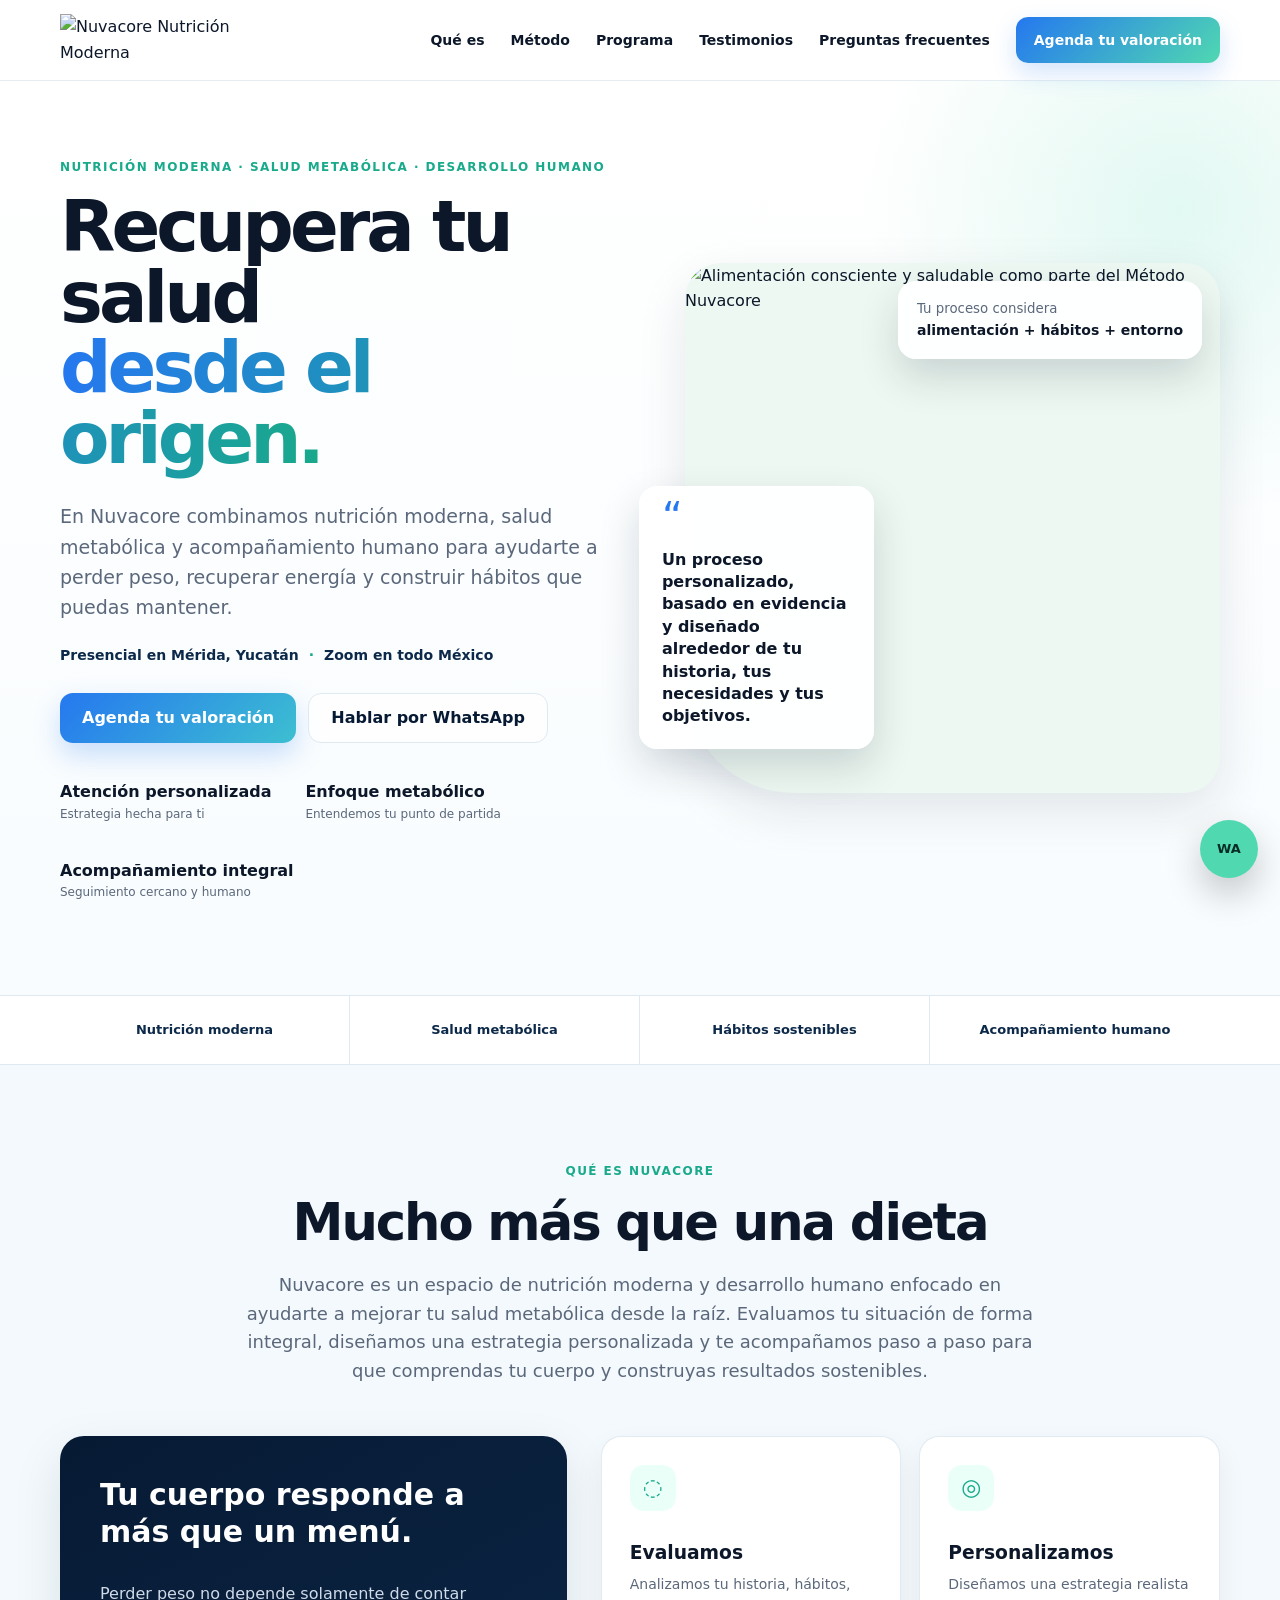
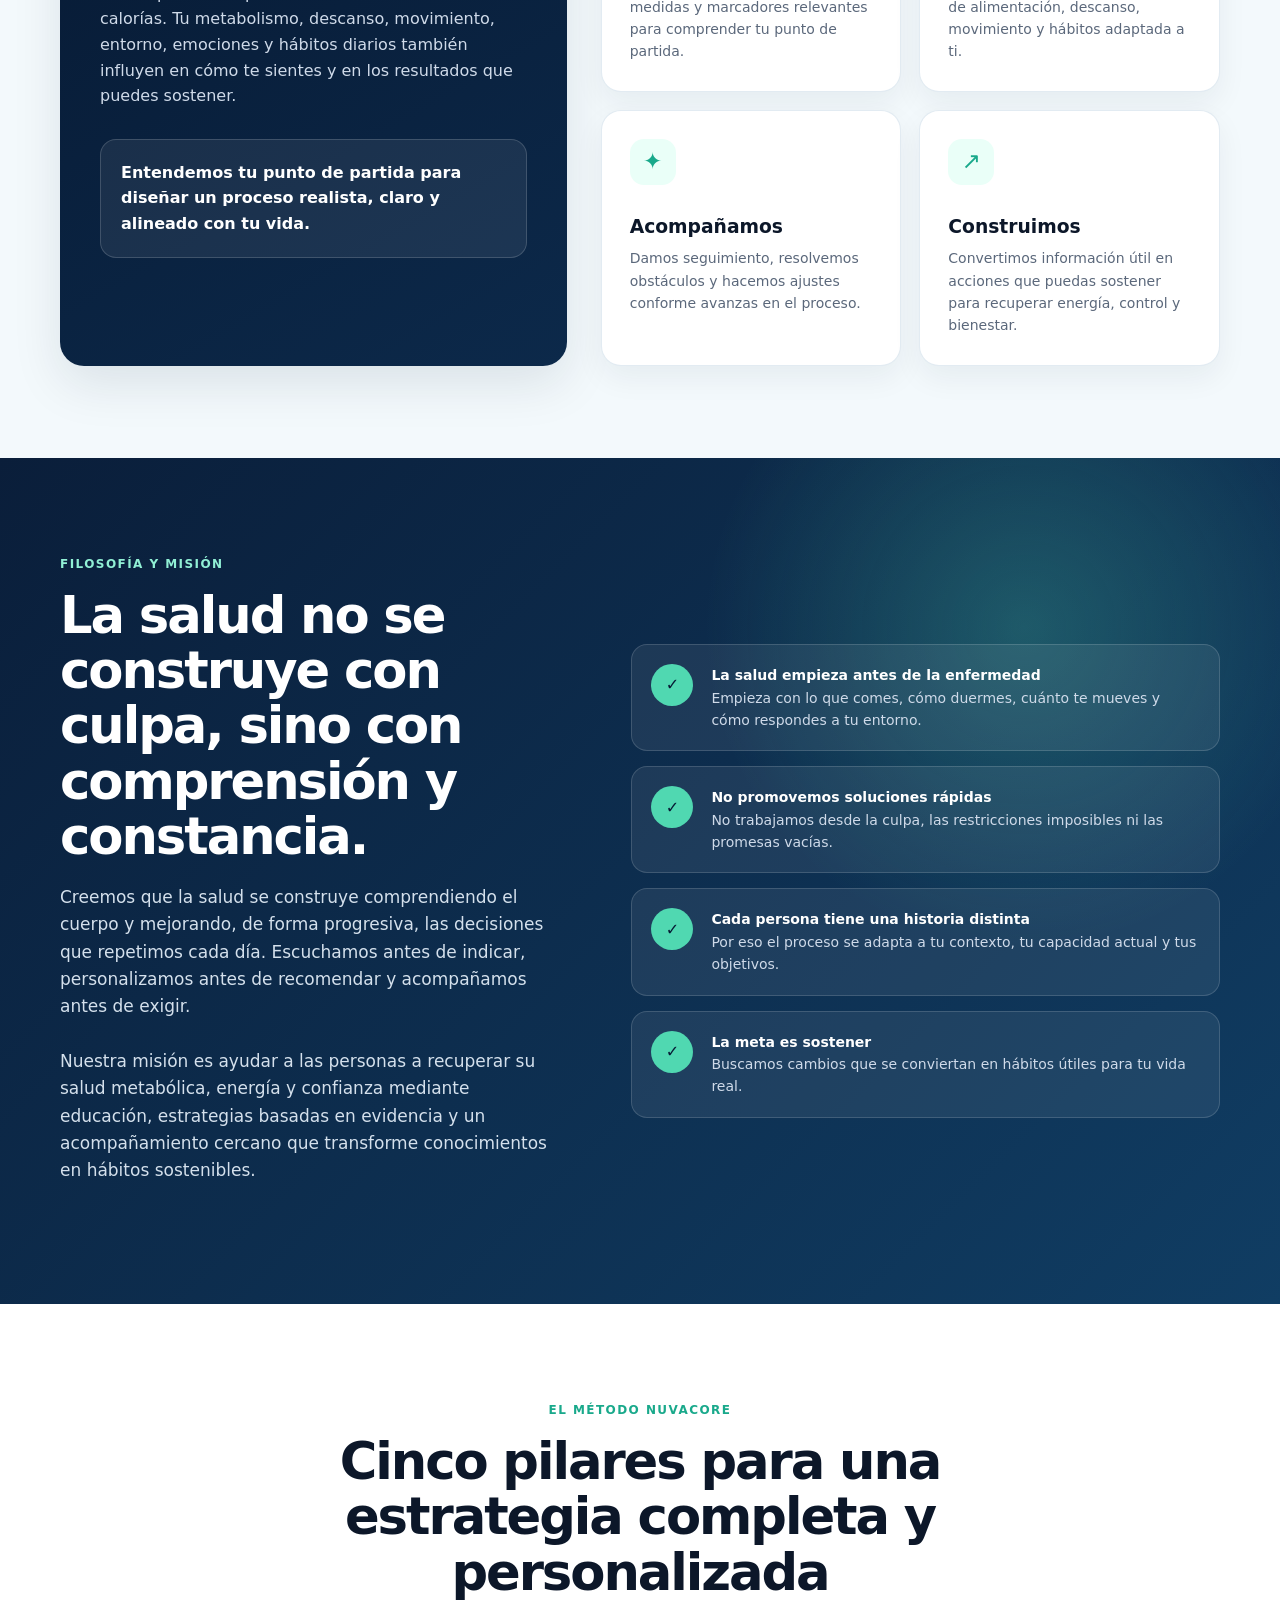
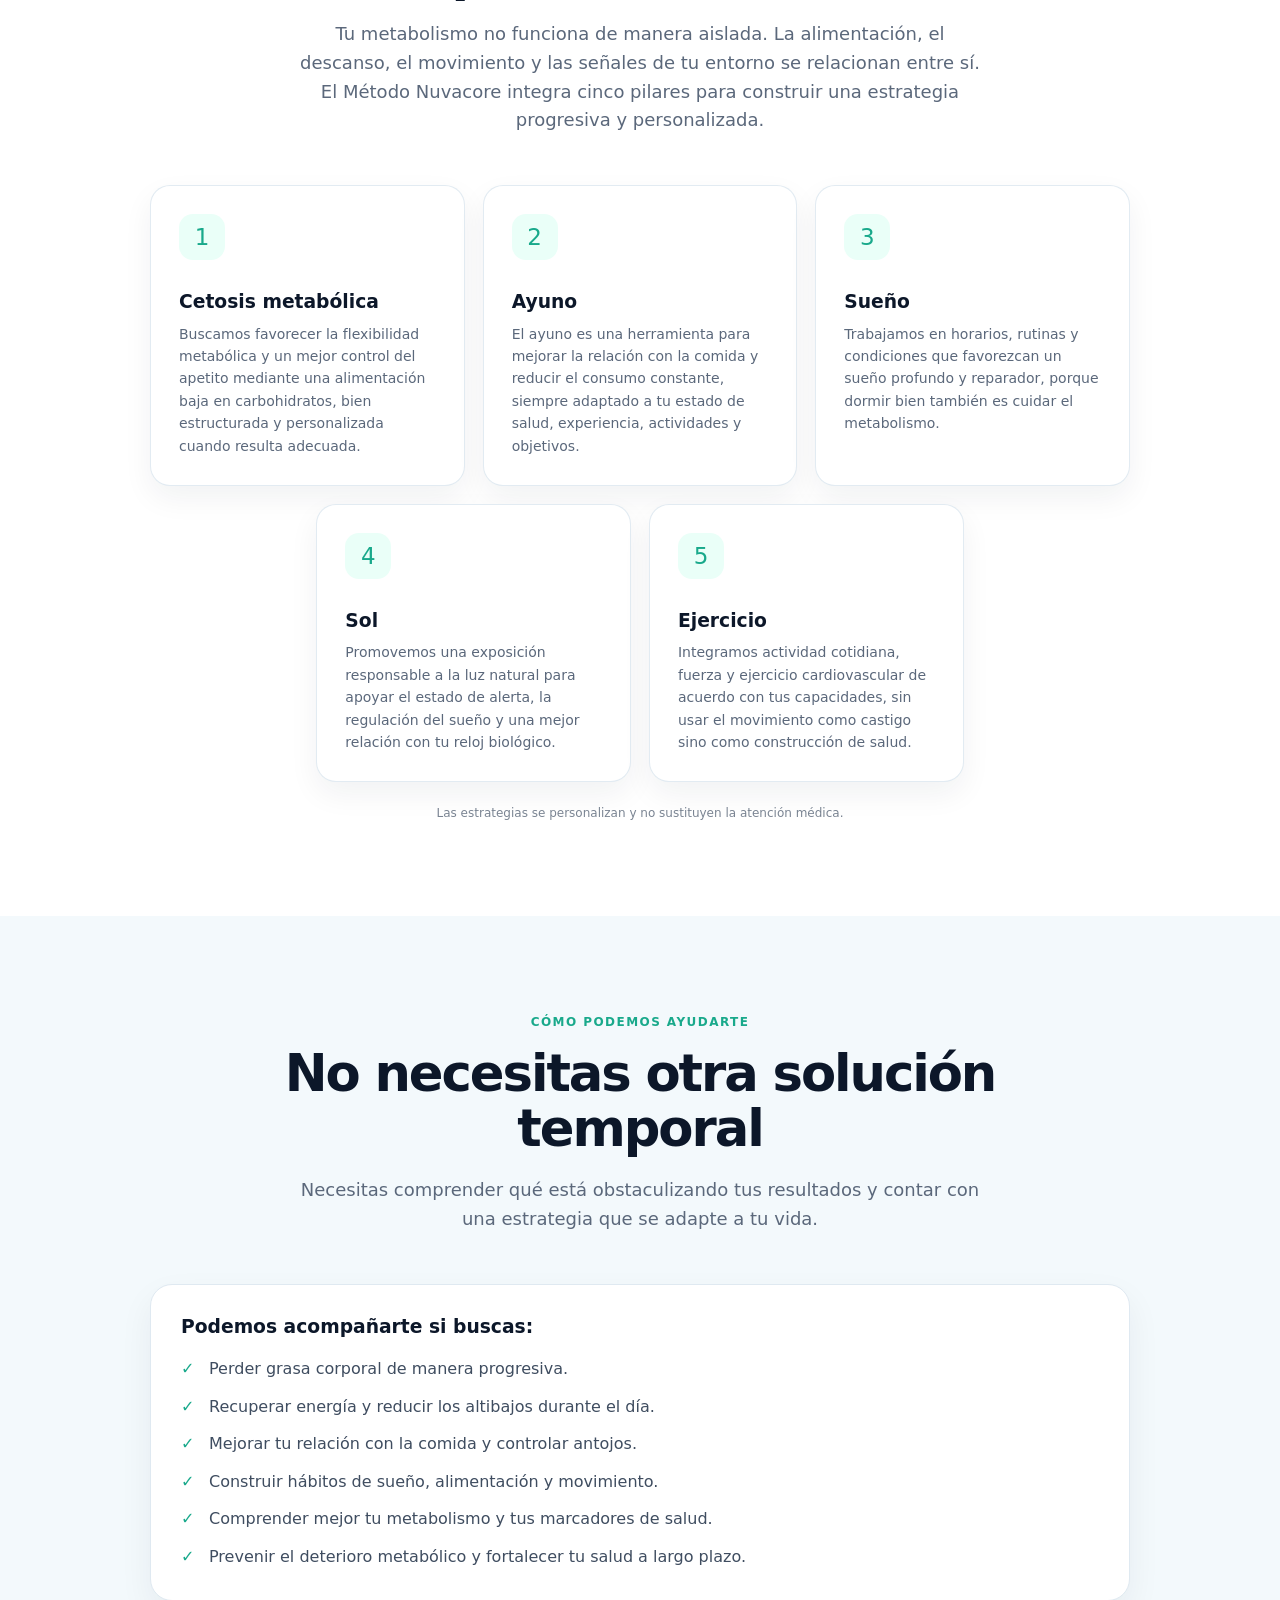
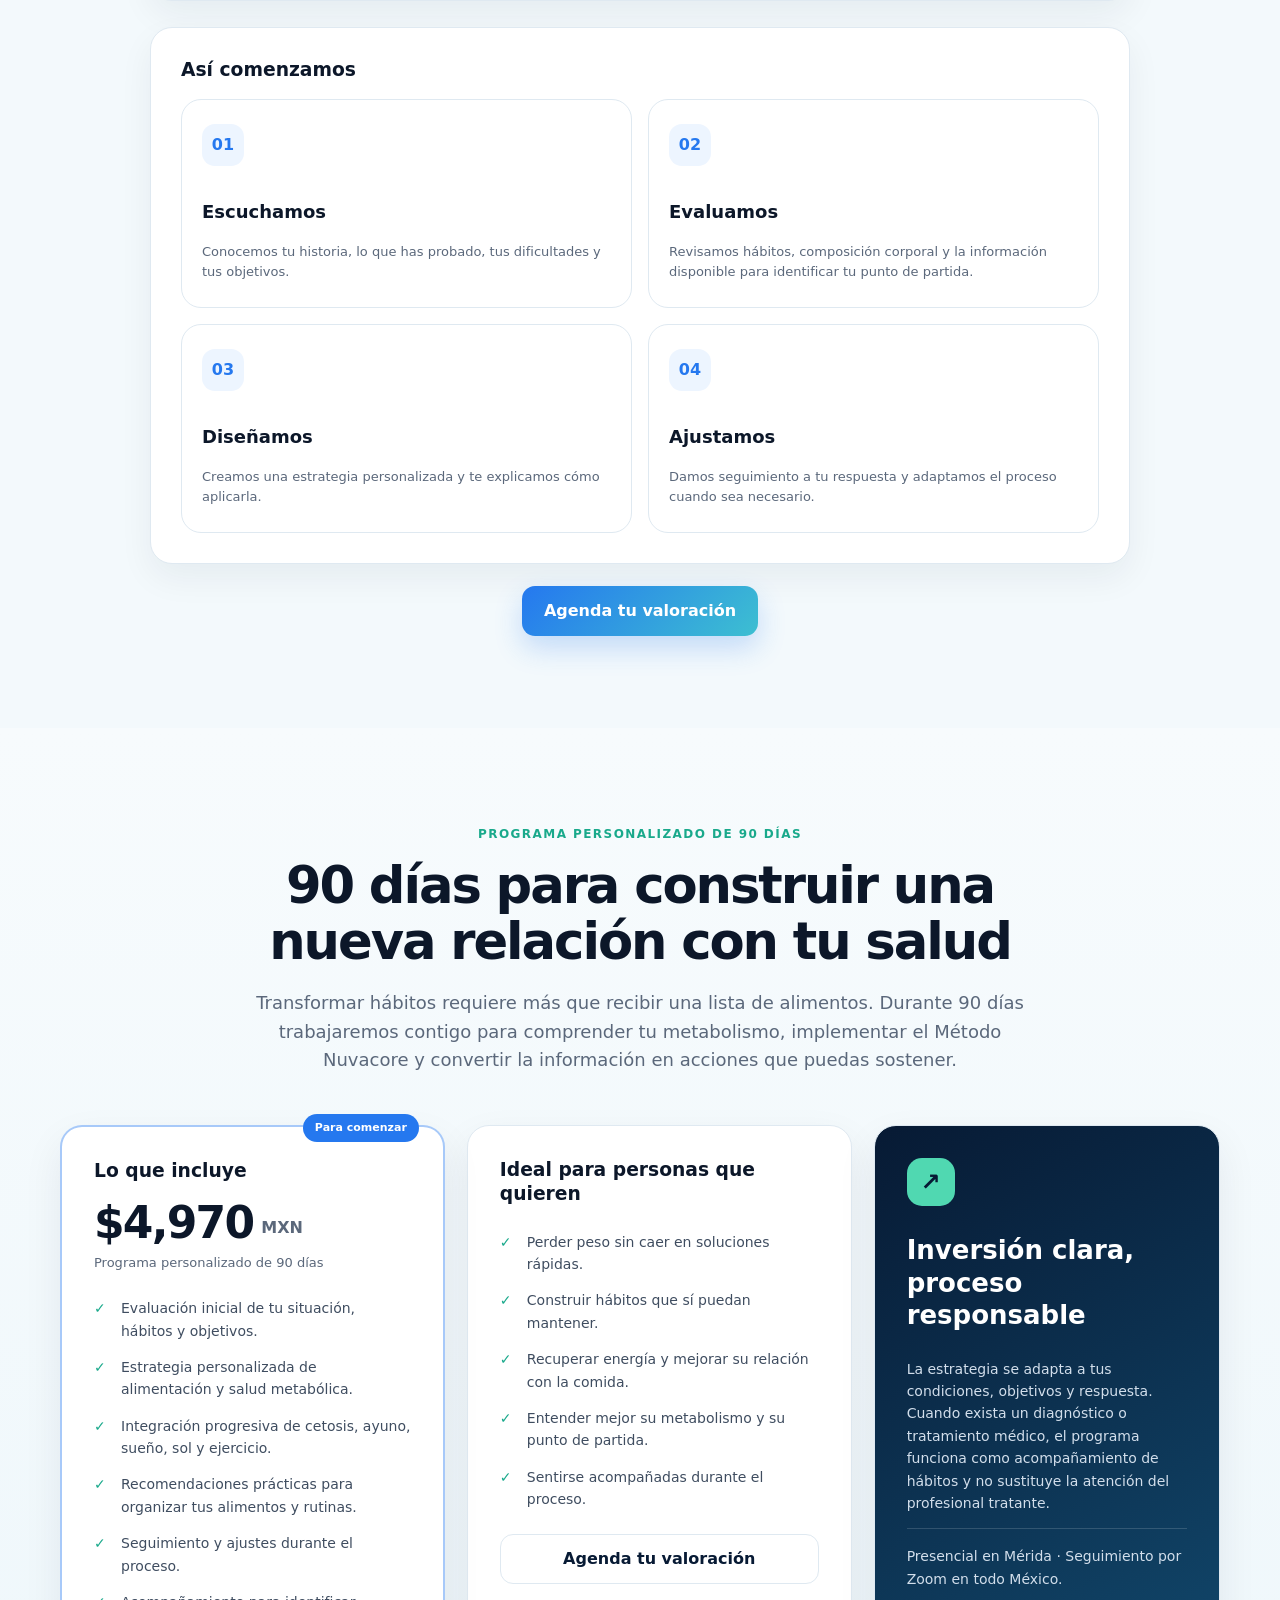
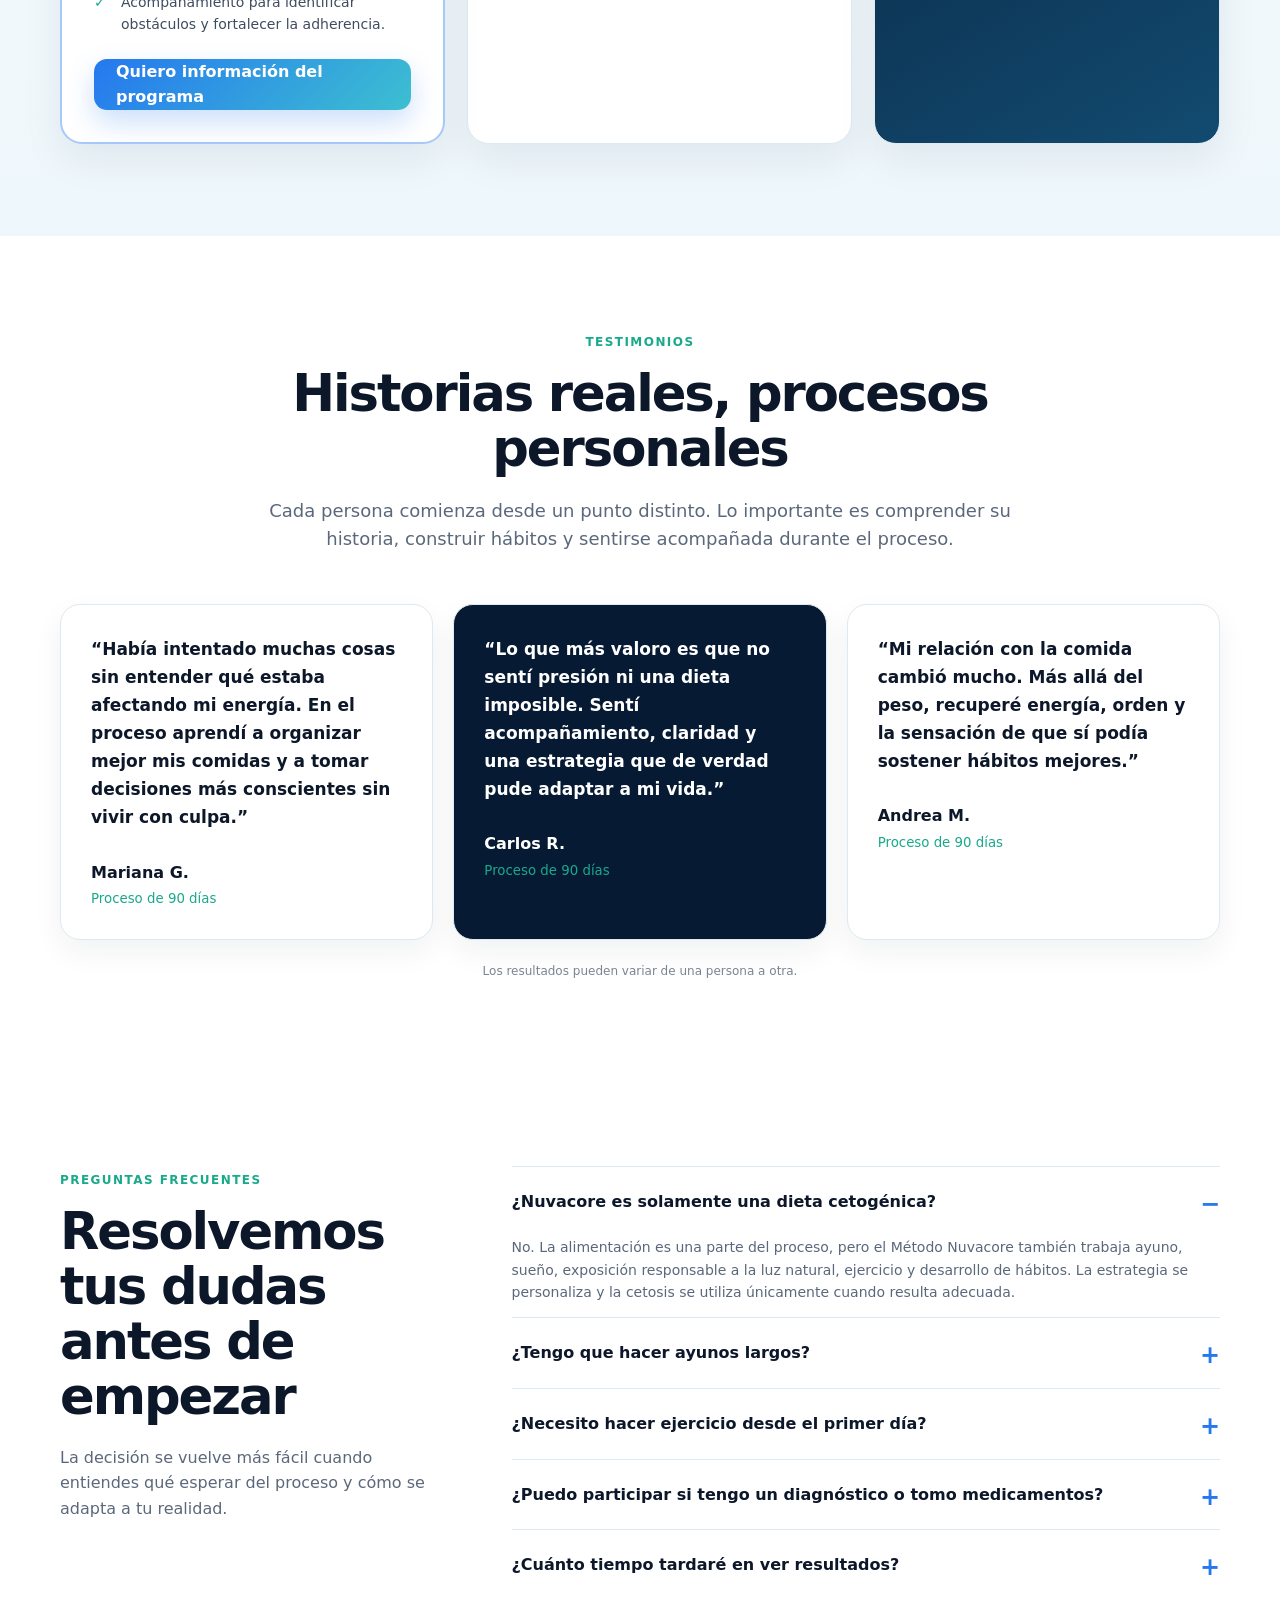
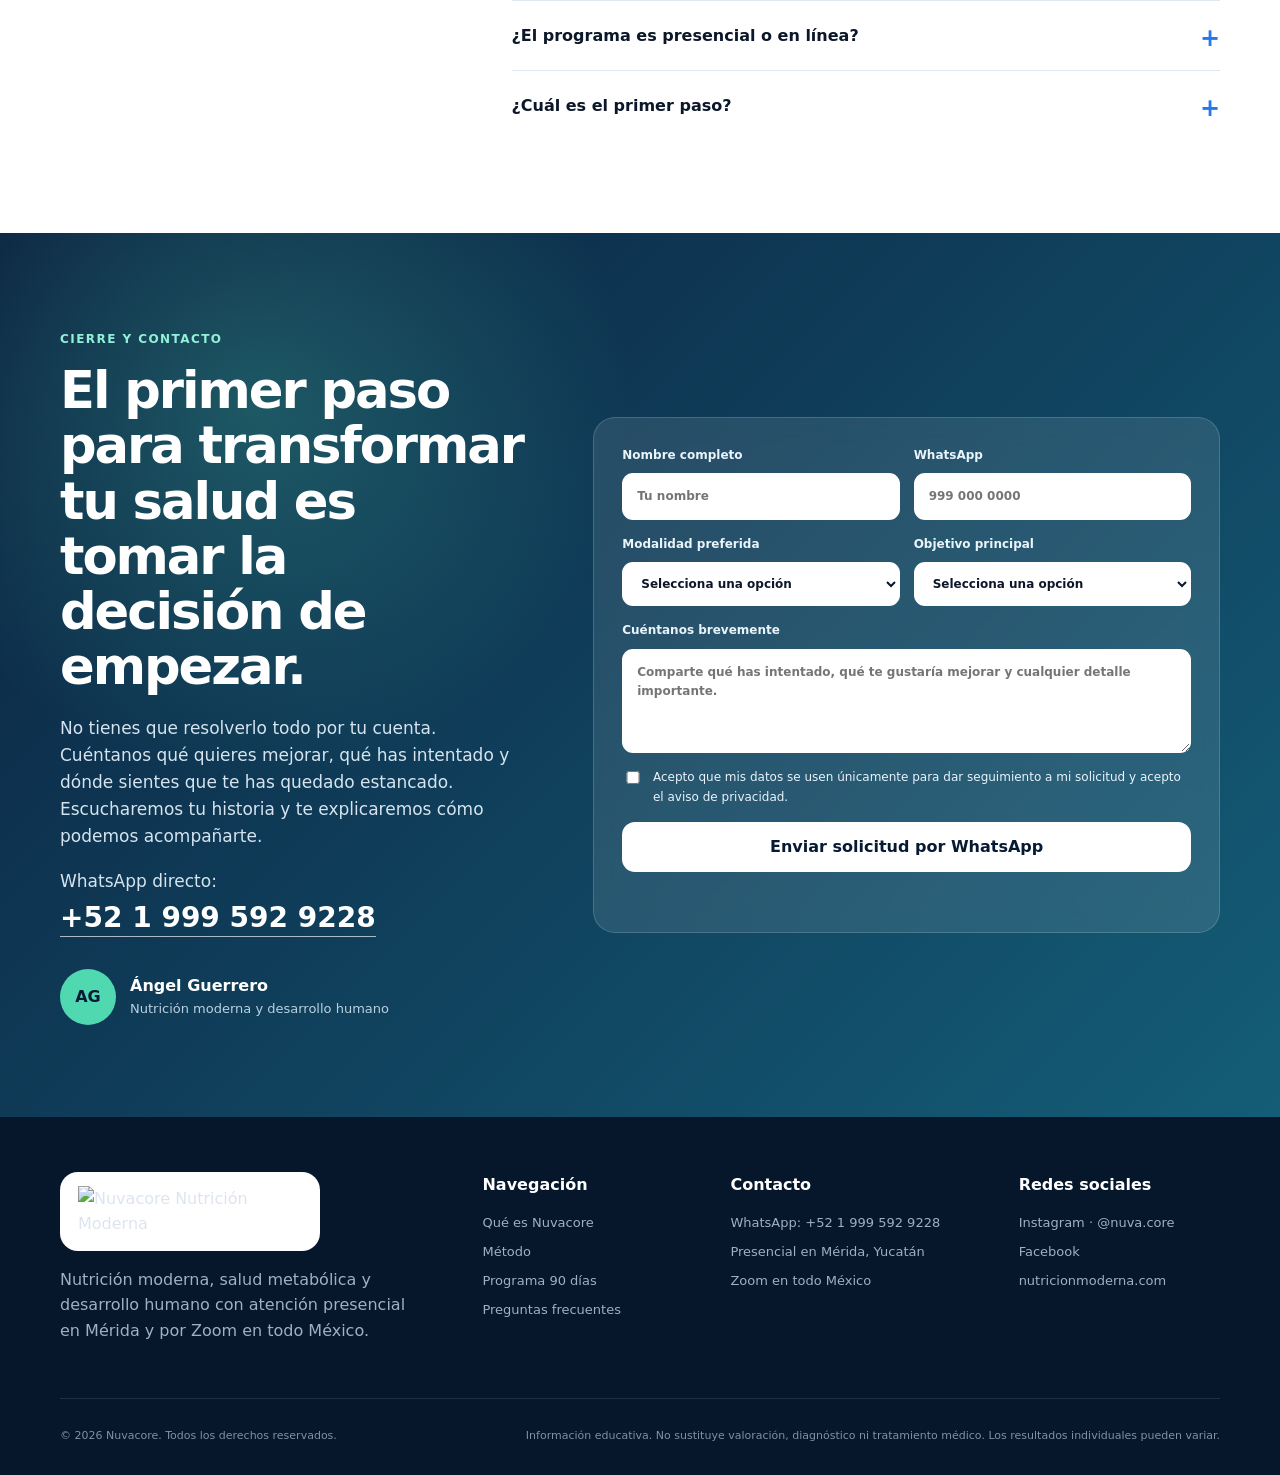
==== index.html @ d77338e1 "Add files via upload" ====
<!doctype html>
<html lang="es-MX">
<head>
  <meta charset="utf-8" />
  <meta name="viewport" content="width=device-width, initial-scale=1, viewport-fit=cover" />
  <meta name="theme-color" content="#0b1d3a" />
  <meta name="robots" content="index, follow, max-image-preview:large, max-snippet:-1, max-video-preview:-1" />
  <meta name="author" content="Nuvacore" />
  <meta name="description" content="Acompañamiento personalizado para perder peso, recuperar energía y mejorar tu salud metabólica. Atención presencial en Mérida y sesiones por Zoom en todo México." />
  <meta name="geo.region" content="MX-YUC" />
  <meta name="geo.placename" content="Mérida, Yucatán" />
  <title>Nuvacore | Nutrición moderna y salud metabólica en Mérida</title>
  <link rel="canonical" href="https://nutricionmoderna.com/" />
  <link rel="alternate" hreflang="es-MX" href="https://nutricionmoderna.com/" />
  <link rel="icon" type="image/png" href="assets/favicon-nuvacore.png" />
  <link rel="preload" as="image" href="assets/hero-food.jpg" fetchpriority="high" />
  <link rel="stylesheet" href="styles.css" />

  <meta property="og:locale" content="es_MX" />
  <meta property="og:type" content="website" />
  <meta property="og:site_name" content="Nuvacore" />
  <meta property="og:title" content="Nuvacore | Nutrición moderna y salud metabólica en Mérida" />
  <meta property="og:description" content="Atención presencial en Mérida y acompañamiento por Zoom en todo México para perder peso, recuperar energía y construir hábitos sostenibles." />
  <meta property="og:url" content="https://nutricionmoderna.com/" />
  <meta property="og:image" content="https://nutricionmoderna.com/assets/og-nutricion-moderna.jpg" />
  <meta property="og:image:alt" content="Nuvacore, nutrición moderna y salud metabólica en Mérida y online" />

  <meta name="twitter:card" content="summary_large_image" />
  <meta name="twitter:title" content="Nuvacore | Nutrición moderna y salud metabólica en Mérida" />
  <meta name="twitter:description" content="Sesiones presenciales en Mérida y acompañamiento por Zoom en todo México." />
  <meta name="twitter:image" content="https://nutricionmoderna.com/assets/og-nutricion-moderna.jpg" />

  <script type="application/ld+json">
  {
    "@context": "https://schema.org",
    "@graph": [
      {
        "@type": "WebSite",
        "@id": "https://nutricionmoderna.com/#website",
        "url": "https://nutricionmoderna.com/",
        "name": "Nuvacore",
        "alternateName": "Nutrición moderna y desarrollo humano",
        "inLanguage": "es-MX",
        "publisher": { "@id": "https://nutricionmoderna.com/#organization" }
      },
      {
        "@type": "Organization",
        "@id": "https://nutricionmoderna.com/#organization",
        "name": "Nuvacore",
        "url": "https://nutricionmoderna.com/",
        "logo": { "@type": "ImageObject", "url": "https://nutricionmoderna.com/assets/logo-nuvacore.png" },
        "image": "https://nutricionmoderna.com/assets/og-nutricion-moderna.jpg",
        "telephone": "+52 999 592 9228",
        "sameAs": [
          "https://www.instagram.com/nuva.core",
          "https://www.facebook.com/share/1D55UPzw7P/"
        ],
        "address": {
          "@type": "PostalAddress",
          "addressLocality": "Mérida",
          "addressRegion": "Yucatán",
          "addressCountry": "MX"
        }
      },
      {
        "@type": "Person",
        "@id": "https://nutricionmoderna.com/#angel-guerrero",
        "name": "Ángel Guerrero",
        "description": "Nutrición moderna y desarrollo humano",
        "worksFor": { "@id": "https://nutricionmoderna.com/#organization" }
      },
      {
        "@type": "Service",
        "@id": "https://nutricionmoderna.com/#service",
        "name": "Programa personalizado de 90 días de Nuvacore",
        "serviceType": "Acompañamiento personalizado en alimentación, hábitos y salud metabólica",
        "description": "Programa de 90 días con atención presencial en Mérida y acompañamiento por Zoom en todo México.",
        "provider": { "@id": "https://nutricionmoderna.com/#organization" },
        "areaServed": [
          { "@type": "City", "name": "Mérida, Yucatán" },
          { "@type": "Country", "name": "México" }
        ],
        "offers": {
          "@type": "Offer",
          "name": "Programa personalizado de 90 días",
          "price": "4970",
          "priceCurrency": "MXN",
          "url": "https://nutricionmoderna.com/#programa"
        }
      },
      {
        "@type": "FAQPage",
        "@id": "https://nutricionmoderna.com/#faq",
        "mainEntity": [
          {
            "@type": "Question",
            "name": "¿Nuvacore es solamente una dieta cetogénica?",
            "acceptedAnswer": { "@type": "Answer", "text": "No. La alimentación es una parte del proceso, pero el Método Nuvacore también trabaja ayuno, sueño, exposición responsable a la luz natural, ejercicio y desarrollo de hábitos. La estrategia se personaliza y la cetosis se utiliza únicamente cuando resulta adecuada." }
          },
          {
            "@type": "Question",
            "name": "¿Tengo que hacer ayunos largos?",
            "acceptedAnswer": { "@type": "Answer", "text": "No. El ayuno es una herramienta y no se aplica de la misma manera a todas las personas. Su duración y frecuencia dependen de tu experiencia, actividades, objetivos y estado de salud." }
          },
          {
            "@type": "Question",
            "name": "¿Puedo participar si tengo un diagnóstico o tomo medicamentos?",
            "acceptedAnswer": { "@type": "Answer", "text": "Es importante informar todos tus diagnósticos y tratamientos. El acompañamiento de Nuvacore no sustituye la atención médica ni modifica medicamentos. Cuando sea necesario, se solicitará autorización o seguimiento con tu profesional tratante." }
          },
          {
            "@type": "Question",
            "name": "¿El programa es presencial o en línea?",
            "acceptedAnswer": { "@type": "Answer", "text": "Las valoraciones y el acompañamiento pueden adaptarse a modalidad presencial en Mérida o por Zoom para personas en cualquier parte de México." }
          }
        ]
      }
    ]
  }
  </script>
</head>
<body>
  <a class="skip-link" href="#contenido">Saltar al contenido</a>

  <header class="site-header" id="inicio">
    <div class="container header-inner">
      <a class="brand" href="#inicio" aria-label="Nuvacore, volver al inicio">
        <img src="assets/logo-nuvacore.png" alt="Nuvacore Nutrición Moderna" />
      </a>
      <button class="menu-toggle" aria-expanded="false" aria-controls="menu-principal" aria-label="Abrir menú">
        <span></span><span></span><span></span>
      </button>
      <nav id="menu-principal" class="main-nav" aria-label="Navegación principal">
        <a href="#que-es">Qué es</a>
        <a href="#metodo">Método</a>
        <a href="#programa">Programa</a>
        <a href="#testimonios">Testimonios</a>
        <a href="#faq">Preguntas frecuentes</a>
        <a class="nav-cta whatsapp-link" href="#agenda" data-message="Hola, me gustaría perder peso y recuperar mi salud. Quiero información para agendar una valoración.">Agenda tu valoración</a>
      </nav>
    </div>
  </header>

  <main id="contenido">
    <section class="hero section" id="hero">
      <div class="container hero-grid">
        <div class="hero-copy reveal">
          <span class="eyebrow">Nutrición moderna · Salud metabólica · Desarrollo humano</span>
          <h1>Recupera tu salud<br /><span>desde el origen.</span></h1>
          <p class="hero-lead">En Nuvacore combinamos nutrición moderna, salud metabólica y acompañamiento humano para ayudarte a perder peso, recuperar energía y construir hábitos que puedas mantener.</p>
          <p class="hero-location"><strong>Presencial en Mérida, Yucatán</strong><span aria-hidden="true">·</span> Zoom en todo México</p>
          <div class="hero-actions">
            <a class="button button-primary whatsapp-link" href="#" data-message="Hola, me gustaría perder peso y recuperar mi salud. Quiero información para agendar una valoración.">Agenda tu valoración</a>
            <a class="button button-ghost whatsapp-link" href="#" data-message="Hola, me gustaría perder peso y recuperar mi salud. Quiero información para agendar una valoración.">Hablar por WhatsApp</a>
          </div>
          <div class="trust-row" aria-label="Características del servicio">
            <div><strong>Atención personalizada</strong><span>Estrategia hecha para ti</span></div>
            <div><strong>Enfoque metabólico</strong><span>Entendemos tu punto de partida</span></div>
            <div><strong>Acompañamiento integral</strong><span>Seguimiento cercano y humano</span></div>
          </div>
        </div>

        <div class="hero-visual reveal delay-1">
          <div class="hero-image-wrap">
            <img src="assets/hero-food.jpg" alt="Alimentación consciente y saludable como parte del Método Nuvacore" fetchpriority="high" decoding="async" width="390" height="315" />
            <div class="floating-card quote-card">
              <span aria-hidden="true">“</span>
              <p>Un proceso personalizado, basado en evidencia y diseñado alrededor de tu historia, tus necesidades y tus objetivos.</p>
            </div>
            <div class="floating-card metric-card">
              <small>Tu proceso considera</small>
              <strong>alimentación + hábitos + entorno</strong>
            </div>
          </div>
        </div>
      </div>
    </section>

    <section class="social-proof-strip" aria-label="Principios de Nuvacore">
      <div class="container proof-grid">
        <span>Nutrición moderna</span>
        <span>Salud metabólica</span>
        <span>Hábitos sostenibles</span>
        <span>Acompañamiento humano</span>
      </div>
    </section>

    <section class="section method" id="que-es">
      <div class="container">
        <div class="section-heading centered reveal">
          <span class="eyebrow">Qué es Nuvacore</span>
          <h2>Mucho más que una dieta</h2>
          <p>Nuvacore es un espacio de nutrición moderna y desarrollo humano enfocado en ayudarte a mejorar tu salud metabólica desde la raíz. Evaluamos tu situación de forma integral, diseñamos una estrategia personalizada y te acompañamos paso a paso para que comprendas tu cuerpo y construyas resultados sostenibles.</p>
        </div>

        <div class="method-layout">
          <article class="story-card reveal">
            <h3>Tu cuerpo responde a más que un menú.</h3>
            <p>Perder peso no depende solamente de contar calorías. Tu metabolismo, descanso, movimiento, entorno, emociones y hábitos diarios también influyen en cómo te sientes y en los resultados que puedes sostener.</p>
            <blockquote>Entendemos tu punto de partida para diseñar un proceso realista, claro y alineado con tu vida.</blockquote>
          </article>

          <div class="pillar-grid">
            <article class="pillar reveal delay-1">
              <div class="icon">◌</div>
              <h3>Evaluamos</h3>
              <p>Analizamos tu historia, hábitos, medidas y marcadores relevantes para comprender tu punto de partida.</p>
            </article>
            <article class="pillar reveal delay-2">
              <div class="icon">◎</div>
              <h3>Personalizamos</h3>
              <p>Diseñamos una estrategia realista de alimentación, descanso, movimiento y hábitos adaptada a ti.</p>
            </article>
            <article class="pillar reveal delay-1">
              <div class="icon">✦</div>
              <h3>Acompañamos</h3>
              <p>Damos seguimiento, resolvemos obstáculos y hacemos ajustes conforme avanzas en el proceso.</p>
            </article>
            <article class="pillar reveal delay-2">
              <div class="icon">↗</div>
              <h3>Construimos</h3>
              <p>Convertimos información útil en acciones que puedas sostener para recuperar energía, control y bienestar.</p>
            </article>
          </div>
        </div>
      </div>
    </section>

    <section class="section difference" id="filosofia">
      <div class="container difference-grid">
        <div class="difference-copy reveal">
          <span class="eyebrow light">Filosofía y misión</span>
          <h2>La salud no se construye con culpa, sino con comprensión y constancia.</h2>
          <p>Creemos que la salud se construye comprendiendo el cuerpo y mejorando, de forma progresiva, las decisiones que repetimos cada día. Escuchamos antes de indicar, personalizamos antes de recomendar y acompañamos antes de exigir.</p>
          <p>Nuestra misión es ayudar a las personas a recuperar su salud metabólica, energía y confianza mediante educación, estrategias basadas en evidencia y un acompañamiento cercano que transforme conocimientos en hábitos sostenibles.</p>
        </div>
        <div class="check-panel reveal delay-1">
          <div><span>✓</span><p><strong>La salud empieza antes de la enfermedad</strong><br />Empieza con lo que comes, cómo duermes, cuánto te mueves y cómo respondes a tu entorno.</p></div>
          <div><span>✓</span><p><strong>No promovemos soluciones rápidas</strong><br />No trabajamos desde la culpa, las restricciones imposibles ni las promesas vacías.</p></div>
          <div><span>✓</span><p><strong>Cada persona tiene una historia distinta</strong><br />Por eso el proceso se adapta a tu contexto, tu capacidad actual y tus objetivos.</p></div>
          <div><span>✓</span><p><strong>La meta es sostener</strong><br />Buscamos cambios que se conviertan en hábitos útiles para tu vida real.</p></div>
        </div>
      </div>
    </section>

    <section class="section" id="metodo">
      <div class="container">
        <div class="section-heading centered reveal">
          <span class="eyebrow">El Método Nuvacore</span>
          <h2>Cinco pilares para una estrategia completa y personalizada</h2>
          <p>Tu metabolismo no funciona de manera aislada. La alimentación, el descanso, el movimiento y las señales de tu entorno se relacionan entre sí. El Método Nuvacore integra cinco pilares para construir una estrategia progresiva y personalizada.</p>
        </div>
        <div class="pillar-grid pillars-5">
          <article class="pillar reveal">
            <div class="icon">1</div>
            <h3>Cetosis metabólica</h3>
            <p>Buscamos favorecer la flexibilidad metabólica y un mejor control del apetito mediante una alimentación baja en carbohidratos, bien estructurada y personalizada cuando resulta adecuada.</p>
          </article>
          <article class="pillar reveal delay-1">
            <div class="icon">2</div>
            <h3>Ayuno</h3>
            <p>El ayuno es una herramienta para mejorar la relación con la comida y reducir el consumo constante, siempre adaptado a tu estado de salud, experiencia, actividades y objetivos.</p>
          </article>
          <article class="pillar reveal delay-2">
            <div class="icon">3</div>
            <h3>Sueño</h3>
            <p>Trabajamos en horarios, rutinas y condiciones que favorezcan un sueño profundo y reparador, porque dormir bien también es cuidar el metabolismo.</p>
          </article>
          <article class="pillar reveal delay-1">
            <div class="icon">4</div>
            <h3>Sol</h3>
            <p>Promovemos una exposición responsable a la luz natural para apoyar el estado de alerta, la regulación del sueño y una mejor relación con tu reloj biológico.</p>
          </article>
          <article class="pillar reveal delay-2">
            <div class="icon">5</div>
            <h3>Ejercicio</h3>
            <p>Integramos actividad cotidiana, fuerza y ejercicio cardiovascular de acuerdo con tus capacidades, sin usar el movimiento como castigo sino como construcción de salud.</p>
          </article>
        </div>
        <p class="results-note">Las estrategias se personalizan y no sustituyen la atención médica.</p>
      </div>
    </section>

    <section class="section process" id="ayuda">
      <div class="container">
        <div class="section-heading centered reveal">
          <span class="eyebrow">Cómo podemos ayudarte</span>
          <h2>No necesitas otra solución temporal</h2>
          <p>Necesitas comprender qué está obstaculizando tus resultados y contar con una estrategia que se adapte a tu vida.</p>
        </div>
        <div class="help-grid">
          <div class="help-card reveal">
            <h3>Podemos acompañarte si buscas:</h3>
            <ul class="benefit-list">
              <li>Perder grasa corporal de manera progresiva.</li>
              <li>Recuperar energía y reducir los altibajos durante el día.</li>
              <li>Mejorar tu relación con la comida y controlar antojos.</li>
              <li>Construir hábitos de sueño, alimentación y movimiento.</li>
              <li>Comprender mejor tu metabolismo y tus marcadores de salud.</li>
              <li>Prevenir el deterioro metabólico y fortalecer tu salud a largo plazo.</li>
            </ul>
          </div>
          <div class="help-card reveal delay-1">
            <h3>Así comenzamos</h3>
            <ol class="timeline timeline-compact">
              <li><span>01</span><div><h3>Escuchamos</h3><p>Conocemos tu historia, lo que has probado, tus dificultades y tus objetivos.</p></div></li>
              <li><span>02</span><div><h3>Evaluamos</h3><p>Revisamos hábitos, composición corporal y la información disponible para identificar tu punto de partida.</p></div></li>
              <li><span>03</span><div><h3>Diseñamos</h3><p>Creamos una estrategia personalizada y te explicamos cómo aplicarla.</p></div></li>
              <li><span>04</span><div><h3>Ajustamos</h3><p>Damos seguimiento a tu respuesta y adaptamos el proceso cuando sea necesario.</p></div></li>
            </ol>
          </div>
        </div>
        <div class="cta-inline reveal">
          <a class="button button-primary whatsapp-link" href="#" data-message="Hola, me gustaría perder peso y recuperar mi salud. Quiero información para agendar una valoración.">Agenda tu valoración</a>
        </div>
      </div>
    </section>

    <section class="section pricing" id="programa">
      <div class="container">
        <div class="section-heading centered reveal">
          <span class="eyebrow">Programa personalizado de 90 días</span>
          <h2>90 días para construir una nueva relación con tu salud</h2>
          <p>Transformar hábitos requiere más que recibir una lista de alimentos. Durante 90 días trabajaremos contigo para comprender tu metabolismo, implementar el Método Nuvacore y convertir la información en acciones que puedas sostener.</p>
        </div>
        <div class="pricing-grid">
          <article class="price-card primary reveal">
            <h3>Lo que incluye</h3>
            <div class="price"><strong>$4,970</strong><span>MXN</span></div>
            <p class="duration">Programa personalizado de 90 días</p>
            <ul>
              <li>Evaluación inicial de tu situación, hábitos y objetivos.</li>
              <li>Estrategia personalizada de alimentación y salud metabólica.</li>
              <li>Integración progresiva de cetosis, ayuno, sueño, sol y ejercicio.</li>
              <li>Recomendaciones prácticas para organizar tus alimentos y rutinas.</li>
              <li>Seguimiento y ajustes durante el proceso.</li>
              <li>Acompañamiento para identificar obstáculos y fortalecer la adherencia.</li>
            </ul>
            <a class="button button-primary wide whatsapp-link" href="#" data-message="Hola, me interesa conocer el programa personalizado de 90 días de Nuvacore.">Quiero información del programa</a>
          </article>

          <article class="price-card reveal delay-1">
            <h3>Ideal para personas que quieren</h3>
            <ul>
              <li>Perder peso sin caer en soluciones rápidas.</li>
              <li>Construir hábitos que sí puedan mantener.</li>
              <li>Recuperar energía y mejorar su relación con la comida.</li>
              <li>Entender mejor su metabolismo y su punto de partida.</li>
              <li>Sentirse acompañadas durante el proceso.</li>
            </ul>
            <a class="button button-ghost wide whatsapp-link" href="#" data-message="Hola, me gustaría perder peso y recuperar mi salud. Quiero información para agendar una valoración.">Agenda tu valoración</a>
          </article>

          <article class="payment-card reveal delay-2">
            <div class="payment-icon">↗</div>
            <h3>Inversión clara, proceso responsable</h3>
            <p>La estrategia se adapta a tus condiciones, objetivos y respuesta. Cuando exista un diagnóstico o tratamiento médico, el programa funciona como acompañamiento de hábitos y no sustituye la atención del profesional tratante.</p>
            <p class="payment-note">Presencial en Mérida · Seguimiento por Zoom en todo México.</p>
          </article>
        </div>
      </div>
    </section>

    <section class="section transformations" id="testimonios">
      <div class="container">
        <div class="section-heading centered reveal">
          <span class="eyebrow">Testimonios</span>
          <h2>Historias reales, procesos personales</h2>
          <p>Cada persona comienza desde un punto distinto. Lo importante es comprender su historia, construir hábitos y sentirse acompañada durante el proceso.</p>
        </div>
        <div class="testimonial-grid">
          <figure class="testimonial reveal">
            <blockquote>“Había intentado muchas cosas sin entender qué estaba afectando mi energía. En el proceso aprendí a organizar mejor mis comidas y a tomar decisiones más conscientes sin vivir con culpa.”</blockquote>
            <figcaption><span>Mariana G.</span><small>Proceso de 90 días</small></figcaption>
          </figure>
          <figure class="testimonial featured reveal delay-1">
            <blockquote>“Lo que más valoro es que no sentí presión ni una dieta imposible. Sentí acompañamiento, claridad y una estrategia que de verdad pude adaptar a mi vida.”</blockquote>
            <figcaption><span>Carlos R.</span><small>Proceso de 90 días</small></figcaption>
          </figure>
          <figure class="testimonial reveal delay-2">
            <blockquote>“Mi relación con la comida cambió mucho. Más allá del peso, recuperé energía, orden y la sensación de que sí podía sostener hábitos mejores.”</blockquote>
            <figcaption><span>Andrea M.</span><small>Proceso de 90 días</small></figcaption>
          </figure>
        </div>
        <p class="results-note">Los resultados pueden variar de una persona a otra.</p>
      </div>
    </section>

    <section class="section faq-section" id="faq">
      <div class="container faq-grid">
        <div class="faq-intro reveal">
          <span class="eyebrow">Preguntas frecuentes</span>
          <h2>Resolvemos tus dudas antes de empezar</h2>
          <p>La decisión se vuelve más fácil cuando entiendes qué esperar del proceso y cómo se adapta a tu realidad.</p>
        </div>
        <div class="faq-list reveal delay-1">
          <details open>
            <summary>¿Nuvacore es solamente una dieta cetogénica?</summary>
            <p>No. La alimentación es una parte del proceso, pero el Método Nuvacore también trabaja ayuno, sueño, exposición responsable a la luz natural, ejercicio y desarrollo de hábitos. La estrategia se personaliza y la cetosis se utiliza únicamente cuando resulta adecuada.</p>
          </details>
          <details>
            <summary>¿Tengo que hacer ayunos largos?</summary>
            <p>No. El ayuno es una herramienta y no se aplica de la misma manera a todas las personas. Su duración y frecuencia dependen de tu experiencia, actividades, objetivos y estado de salud.</p>
          </details>
          <details>
            <summary>¿Necesito hacer ejercicio desde el primer día?</summary>
            <p>El movimiento se adapta a tu condición y capacidad actuales. Podemos comenzar con acciones sencillas y progresar hacia entrenamiento de fuerza y actividad cardiovascular cuando corresponda.</p>
          </details>
          <details>
            <summary>¿Puedo participar si tengo un diagnóstico o tomo medicamentos?</summary>
            <p>Es importante informar todos tus diagnósticos y tratamientos. El acompañamiento de Nuvacore no sustituye la atención médica ni modifica medicamentos. Cuando sea necesario, se solicitará autorización o seguimiento con tu profesional tratante.</p>
          </details>
          <details>
            <summary>¿Cuánto tiempo tardaré en ver resultados?</summary>
            <p>Cada proceso es diferente. Los cambios dependen del punto de partida, la constancia, el descanso, la actividad, las condiciones de salud y otros factores. Por eso no prometemos una cantidad específica de kilos ni un resultado idéntico para todos.</p>
          </details>
          <details>
            <summary>¿El programa es presencial o en línea?</summary>
            <p>La valoración y el acompañamiento pueden adaptarse a modalidad presencial en Mérida o por Zoom para personas en cualquier parte de México.</p>
          </details>
          <details>
            <summary>¿Cuál es el primer paso?</summary>
            <p>Agenda una valoración. Primero escucharemos tu historia, conoceremos lo que has intentado y revisaremos si el enfoque de Nuvacore es adecuado para tus necesidades.</p>
          </details>
        </div>
      </div>
    </section>

    <section class="section contact" id="agenda">
      <div class="container contact-grid">
        <div class="contact-copy reveal">
          <span class="eyebrow light">Cierre y contacto</span>
          <h2>El primer paso para transformar tu salud es tomar la decisión de empezar.</h2>
          <p>No tienes que resolverlo todo por tu cuenta. Cuéntanos qué quieres mejorar, qué has intentado y dónde sientes que te has quedado estancado. Escucharemos tu historia y te explicaremos cómo podemos acompañarte.</p>
          <p class="contact-direct"><span>WhatsApp directo:</span><a class="inline-whatsapp whatsapp-link" href="#" data-message="Hola, me gustaría perder peso y recuperar mi salud. Quiero información para agendar una valoración."><span class="contact-phone-line">+52 1 999 592 9228</span></a></p>
          <div class="contact-person">
            <div class="avatar">AG</div>
            <div><strong>Ángel Guerrero</strong><span>Nutrición moderna y desarrollo humano</span></div>
          </div>
        </div>
        <form class="contact-form reveal delay-1" id="appointment-form">
          <div class="field-row">
            <label>Nombre completo<input type="text" name="name" autocomplete="name" required placeholder="Tu nombre" /></label>
            <label>WhatsApp<input type="tel" name="phone" autocomplete="tel" required placeholder="999 000 0000" /></label>
          </div>
          <div class="field-row">
            <label>Modalidad preferida
              <select name="modality" required>
                <option value="">Selecciona una opción</option>
                <option>Presencial en Mérida</option>
                <option>Por Zoom</option>
              </select>
            </label>
            <label>Objetivo principal
              <select name="goal" required>
                <option value="">Selecciona una opción</option>
                <option>Perder peso</option>
                <option>Recuperar energía</option>
                <option>Mejorar hábitos</option>
                <option>Mejorar salud metabólica</option>
                <option>Conocer el programa de 90 días</option>
              </select>
            </label>
          </div>
          <label>Cuéntanos brevemente<textarea name="message" rows="4" placeholder="Comparte qué has intentado, qué te gustaría mejorar y cualquier detalle importante."></textarea></label>
          <label class="consent"><input type="checkbox" required /> <span>Acepto que mis datos se usen únicamente para dar seguimiento a mi solicitud y acepto el aviso de privacidad.</span></label>
          <button class="button button-light wide" type="submit">Enviar solicitud por WhatsApp</button>
          <p class="form-status" role="status" aria-live="polite"></p>
        </form>
      </div>
    </section>
  </main>


  <div class="exit-popup" id="exit-popup" aria-hidden="true" role="dialog" aria-labelledby="popup-title" aria-modal="true">
    <div class="exit-popup__overlay" data-close-popup></div>
    <div class="exit-popup__panel" role="document">
      <button class="exit-popup__close" type="button" aria-label="Cerrar oferta" data-close-popup>×</button>
      <div class="exit-popup__content">
        <div class="exit-popup__copy">
          <img class="exit-popup__logo" src="assets/logo-nuvacore.png" alt="Nuvacore" />
          <span class="exit-popup__badge">Oferta especial</span>
          <h3 id="popup-title">Antes de irte, aprovecha 20% de descuento en tu primera valoración</h3>
          <p>Conoce si el Método Nuvacore es adecuado para ti y da el primer paso para recuperar tu salud desde el origen.</p>
          <p class="exit-popup__meta">Presencial en Mérida, Yucatán · Por Zoom en todo México</p>
          <a class="button button-primary wide whatsapp-link exit-popup__cta" href="#" data-message="Hola, quiero aprovechar el 20% de descuento en mi primera valoración y conocer el programa personalizado de 90 días de Nuvacore.">Quiero aprovechar mi 20%</a>
          <button class="exit-popup__link" type="button" data-close-popup>No, gracias</button>
          <small>Al hacer clic, se abrirá WhatsApp con un mensaje listo para agendar tu valoración.</small>
        </div>
        <div class="exit-popup__media">
          <img src="assets/hero-food.jpg" alt="Plato saludable de Nuvacore" />
        </div>
      </div>
    </div>
  </div>

  <footer class="site-footer">
    <div class="container footer-grid">
      <div class="footer-brand">
        <div class="footer-logo-box"><img src="assets/logo-nuvacore.png" alt="Nuvacore Nutrición Moderna" /></div>
        <p>Nutrición moderna, salud metabólica y desarrollo humano con atención presencial en Mérida y por Zoom en todo México.</p>
      </div>
      <div><strong>Navegación</strong><a href="#que-es">Qué es Nuvacore</a><a href="#metodo">Método</a><a href="#programa">Programa 90 días</a><a href="#faq">Preguntas frecuentes</a></div>
      <div><strong>Contacto</strong><a class="whatsapp-link" href="#" data-message="Hola, me gustaría perder peso y recuperar mi salud. Quiero información para agendar una valoración.">WhatsApp: +52 1 999 592 9228</a><span>Presencial en Mérida, Yucatán</span><span>Zoom en todo México</span></div>
      <div><strong>Redes sociales</strong><a href="https://www.instagram.com/nuva.core?igsh=MWx6YjdwNGN0MWNlaw%3D%3D&amp;utm_source=qr" target="_blank" rel="noopener noreferrer">Instagram · @nuva.core</a><a href="https://www.facebook.com/share/1D55UPzw7P/?mibextid=wwXIfr" target="_blank" rel="noopener noreferrer">Facebook</a><a href="https://nutricionmoderna.com/" target="_blank" rel="noopener noreferrer">nutricionmoderna.com</a></div>
    </div>
    <div class="container footer-bottom">
      <p>© <span id="year"></span> Nuvacore. Todos los derechos reservados.</p>
      <p class="legal">Información educativa. No sustituye valoración, diagnóstico ni tratamiento médico. Los resultados individuales pueden variar.</p>
    </div>
  </footer>

  <a class="floating-whatsapp whatsapp-link" href="#" data-message="Hola, me gustaría perder peso y recuperar mi salud. Quiero información para agendar una valoración." aria-label="Contactar por WhatsApp">WA</a>

  <script src="script.js"></script>
</body>
</html>
---- styles.css ----
:root {
  --navy: #071a34;
  --navy-2: #0c294a;
  --blue: #2578ef;
  --aqua: #50d8b1;
  --aqua-dark: #19a98b;
  --ink: #0c1729;
  --muted: #5b687b;
  --line: #dfe9f1;
  --soft: #f3f9fc;
  --white: #fff;
  --shadow: 0 18px 50px rgba(7, 26, 52, .10);
  --radius: 24px;
  --container: 1160px;
}

* { box-sizing: border-box; }
html { scroll-behavior: smooth; }
body { margin: 0; font-family: Inter, ui-sans-serif, system-ui, -apple-system, BlinkMacSystemFont, "Segoe UI", sans-serif; color: var(--ink); background: var(--white); line-height: 1.6; -webkit-font-smoothing: antialiased; }
img { max-width: 100%; display: block; }
a { color: inherit; text-decoration: none; }
button, input, select, textarea { font: inherit; }
.container { width: min(calc(100% - 40px), var(--container)); margin-inline: auto; }
.section { padding: 92px 0; }
.skip-link { position: fixed; left: 18px; top: -80px; background: var(--navy); color: #fff; padding: 12px 18px; border-radius: 10px; z-index: 1000; }
.skip-link:focus { top: 18px; }

.site-header { position: sticky; top: 0; z-index: 100; background: rgba(255,255,255,.92); backdrop-filter: blur(18px); border-bottom: 1px solid rgba(223,233,241,.8); }
.header-inner { min-height: 80px; display: flex; align-items: center; justify-content: space-between; gap: 28px; }
.brand img { width: 215px; height: auto; }
.main-nav { display: flex; align-items: center; gap: 26px; font-size: 14px; font-weight: 750; }
.main-nav a:not(.nav-cta) { position: relative; }
.main-nav a:not(.nav-cta)::after { content: ""; position: absolute; left: 0; right: 100%; bottom: -7px; height: 2px; background: var(--aqua-dark); transition: right .2s ease; }
.main-nav a:hover::after { right: 0; }
.nav-cta { color: #fff; padding: 12px 18px; border-radius: 12px; background: linear-gradient(135deg, var(--blue), var(--aqua)); box-shadow: 0 10px 24px rgba(37,120,239,.2); }
.menu-toggle { display: none; border: 0; background: transparent; padding: 8px; }
.menu-toggle span { display: block; width: 26px; height: 2px; margin: 5px 0; background: var(--ink); }

.hero { padding-top: 72px; overflow: hidden; background: radial-gradient(circle at 92% 14%, rgba(80,216,177,.16), transparent 22%), linear-gradient(180deg, #fff, #f8fcfe); }
.hero-grid { display: grid; grid-template-columns: 1.02fr .98fr; align-items: center; gap: 68px; }
.eyebrow { display: inline-block; color: var(--aqua-dark); font-size: 12px; line-height: 1; font-weight: 850; letter-spacing: .12em; text-transform: uppercase; margin-bottom: 18px; }
.eyebrow.light { color: #91f0d5; }
h1, h2, h3, p { margin-top: 0; }
h1 { font-size: clamp(44px, 6vw, 72px); line-height: .98; letter-spacing: -.055em; margin-bottom: 28px; }
h1 span { background: linear-gradient(90deg, var(--blue), var(--aqua-dark)); -webkit-background-clip: text; background-clip: text; color: transparent; }
h2 { font-size: clamp(34px, 4vw, 52px); line-height: 1.08; letter-spacing: -.04em; margin-bottom: 20px; }
h3 { line-height: 1.25; }
.hero-lead { max-width: 650px; font-size: 19px; color: var(--muted); margin-bottom: 30px; }
.hero-actions { display: flex; flex-wrap: wrap; gap: 12px; margin-bottom: 36px; }
.button { display: inline-flex; align-items: center; justify-content: center; min-height: 50px; padding: 0 22px; border: 0; border-radius: 13px; font-weight: 800; cursor: pointer; transition: transform .18s ease, box-shadow .18s ease, background .18s ease; }
.button:hover { transform: translateY(-2px); }
.button-primary { color: #fff; background: linear-gradient(135deg, var(--blue), #3dbfd1); box-shadow: 0 12px 28px rgba(37,120,239,.24); }
.button-ghost { border: 1px solid var(--line); color: var(--navy); background: rgba(255,255,255,.8); }
.button-light { background: #fff; color: var(--navy); }
.button-dark { background: var(--navy); color: #fff; }
.button.wide { width: 100%; }
.trust-row { display: flex; flex-wrap: wrap; gap: 34px; }
.trust-row div { display: grid; }
.trust-row strong { font-size: 16px; }
.trust-row span { font-size: 12px; color: var(--muted); }
.hero-visual { min-width: 0; }
.hero-image-wrap { position: relative; min-height: 530px; border-radius: 36px 36px 36px 110px; overflow: visible; background: #eef8f2; box-shadow: var(--shadow); }
.hero-image-wrap > img { width: 100%; height: 530px; object-fit: cover; border-radius: inherit; }
.floating-card { position: absolute; background: rgba(255,255,255,.94); backdrop-filter: blur(14px); border: 1px solid rgba(255,255,255,.7); border-radius: 18px; box-shadow: 0 18px 40px rgba(8,28,50,.16); }
.quote-card { left: -46px; bottom: 44px; width: 235px; padding: 20px 22px; }
.quote-card span { font-size: 40px; color: var(--blue); line-height: .5; }
.quote-card p { margin: 10px 0 0; font-weight: 750; line-height: 1.4; }
.metric-card { right: 18px; top: 18px; padding: 16px 18px; }
.metric-card small, .metric-card strong { display: block; }
.metric-card small { color: var(--muted); }
.metric-card strong { font-size: 14px; }

.social-proof-strip { border-top: 1px solid var(--line); border-bottom: 1px solid var(--line); background: #fff; }
.proof-grid { display: grid; grid-template-columns: repeat(4,1fr); }
.proof-grid span { padding: 24px 18px; text-align: center; font-size: 13px; font-weight: 800; color: var(--navy-2); border-right: 1px solid var(--line); }
.proof-grid span:last-child { border-right: 0; }

.section-heading { max-width: 800px; margin-bottom: 50px; }
.section-heading.centered { text-align: center; margin-inline: auto; }
.section-heading p { font-size: 18px; color: var(--muted); }
.method { background: var(--soft); }
.method-layout { display: grid; grid-template-columns: .9fr 1.1fr; gap: 34px; align-items: stretch; }
.story-card { padding: 40px; border-radius: var(--radius); background: linear-gradient(150deg, var(--navy), var(--navy-2)); color: #fff; box-shadow: var(--shadow); }
.story-card h3 { font-size: 30px; }
.story-card p { color: #cfdae9; }
.story-card blockquote { margin: 30px 0 0; padding: 20px; border: 1px solid rgba(255,255,255,.16); border-radius: 16px; background: rgba(255,255,255,.07); font-weight: 750; }
.pillar-grid { display: grid; grid-template-columns: repeat(2,1fr); gap: 18px; }
.pillar { background: #fff; padding: 28px; border: 1px solid rgba(223,233,241,.9); border-radius: 20px; box-shadow: 0 12px 30px rgba(7,26,52,.06); }
.pillar .icon { width: 46px; height: 46px; display: grid; place-items: center; border-radius: 14px; background: #eafff8; color: var(--aqua-dark); font-size: 23px; margin-bottom: 30px; }
.pillar h3 { margin-bottom: 9px; }
.pillar p { margin: 0; color: var(--muted); font-size: 14px; }

.difference { color: #fff; background: radial-gradient(circle at 80% 20%, rgba(80,216,177,.25), transparent 26%), linear-gradient(135deg, #0a1e3a, #103d63); }
.difference-grid { display: grid; grid-template-columns: .92fr 1.08fr; gap: 70px; align-items: center; }
.difference-copy p { color: #d4e0ec; font-size: 17px; margin-bottom: 28px; }
.check-panel { display: grid; gap: 15px; }
.check-panel > div { display: grid; grid-template-columns: 44px 1fr; gap: 16px; padding: 19px; border: 1px solid rgba(255,255,255,.15); background: rgba(255,255,255,.07); border-radius: 16px; }
.check-panel span { width: 42px; height: 42px; display: grid; place-items: center; border-radius: 50%; background: var(--aqua); color: var(--navy); font-weight: 900; }
.check-panel p { margin: 0; color: #cfdae9; font-size: 14px; }
.check-panel strong { color: #fff; }

.transformations { background: #fff; }
.transformation-grid { display: grid; grid-template-columns: repeat(3,1fr); gap: 22px; }
.transformation-card { overflow: hidden; border: 1px solid var(--line); border-radius: 22px; background: #fff; box-shadow: 0 14px 34px rgba(7,26,52,.08); }
.transformation-card img { width: 100%; height: 255px; object-fit: cover; background: #f0f0f0; }
.transformation-body { padding: 24px; }
.transformation-body h3 { font-size: 21px; }
.transformation-body ul { padding-left: 18px; margin-bottom: 0; color: var(--muted); font-size: 14px; }
.results-note { max-width: 850px; margin: 22px auto 0; text-align: center; color: #7a8492; font-size: 12px; }
.testimonial-heading { margin: 85px auto 36px; max-width: 760px; text-align: center; }
.testimonial-grid { display: grid; grid-template-columns: repeat(3,1fr); gap: 20px; align-items: stretch; }
.testimonial { margin: 0; padding: 30px; border: 1px solid var(--line); border-radius: 20px; background: #fff; box-shadow: 0 12px 30px rgba(7,26,52,.06); }
.testimonial.featured { transform: translateY(-12px); background: var(--navy); color: #fff; }
.testimonial blockquote { margin: 0 0 28px; font-size: 17px; font-weight: 650; line-height: 1.65; }
.testimonial figcaption { display: grid; gap: 3px; }
.testimonial figcaption span { font-weight: 800; }
.testimonial figcaption small { color: var(--aqua-dark); }

.process { background: var(--soft); }
.timeline { list-style: none; padding: 0; margin: 0; display: grid; grid-template-columns: repeat(5,1fr); gap: 16px; }
.timeline li { position: relative; padding: 24px 20px; border: 1px solid var(--line); border-radius: 20px; background: #fff; }
.timeline li::after { content: ""; position: absolute; left: calc(100% + 1px); top: 42px; width: 16px; height: 1px; background: #a9dccc; }
.timeline li:last-child::after { display: none; }
.timeline li > span { display: inline-grid; place-items: center; width: 42px; height: 42px; margin-bottom: 35px; border-radius: 13px; color: var(--blue); background: #edf5ff; font-weight: 900; }
.timeline h3 { font-size: 18px; }
.timeline p { margin: 0; color: var(--muted); font-size: 13px; }

.labs-grid { display: grid; grid-template-columns: 1fr 1fr; gap: 65px; align-items: center; }
.labs-copy > p { color: var(--muted); font-size: 17px; }
.lab-list { display: grid; gap: 12px; margin-top: 32px; }
.lab-list div { display: grid; grid-template-columns: 38px 1fr; align-items: center; gap: 12px; padding: 13px 15px; border: 1px solid var(--line); border-radius: 14px; }
.lab-list span { width: 35px; height: 35px; display: grid; place-items: center; border-radius: 10px; color: #fff; background: linear-gradient(135deg, var(--blue), var(--aqua)); font-weight: 900; }
.lab-list p { margin: 0; font-weight: 700; font-size: 14px; }
.accordion-card { padding: 12px 28px; border-radius: var(--radius); background: var(--soft); border: 1px solid var(--line); }
details { border-bottom: 1px solid var(--line); }
details:last-child { border-bottom: 0; }
summary { cursor: pointer; list-style: none; padding: 22px 34px 22px 0; font-weight: 850; position: relative; }
summary::-webkit-details-marker { display: none; }
summary::after { content: "+"; position: absolute; right: 0; top: 18px; font-size: 24px; color: var(--blue); }
details[open] summary::after { content: "−"; }
details p, details ul { margin-top: 0; color: var(--muted); font-size: 14px; }
details ul { padding-left: 20px; }

.pricing { background: linear-gradient(180deg, #f7fbfd, #eef7fb); }
.pricing-grid { display: grid; grid-template-columns: 1fr 1fr .9fr; gap: 22px; align-items: stretch; }
.price-card, .payment-card { padding: 32px; border-radius: 22px; background: #fff; border: 1px solid var(--line); box-shadow: 0 16px 40px rgba(7,26,52,.07); }
.price-card.primary { border: 2px solid rgba(37,120,239,.4); position: relative; }
.price-card.primary::before { content: "Para comenzar"; position: absolute; top: -13px; right: 24px; padding: 5px 12px; border-radius: 999px; color: #fff; background: var(--blue); font-size: 11px; font-weight: 850; }
.price-label { font-weight: 850; }
.price { display: flex; align-items: flex-end; gap: 8px; margin: 16px 0 8px; }
.price strong { font-size: 44px; letter-spacing: -.04em; line-height: 1; }
.price span { margin-bottom: 5px; color: var(--muted); font-weight: 800; }
.duration { color: var(--muted); font-size: 13px; }
.price-card ul { min-height: 180px; padding-left: 0; list-style: none; }
.price-card li { padding: 7px 0 7px 27px; position: relative; color: #3f4d60; font-size: 14px; }
.price-card li::before { content: "✓"; position: absolute; left: 0; color: var(--aqua-dark); font-weight: 900; }
.payment-card { color: #fff; background: linear-gradient(150deg, var(--navy), #124b70); }
.payment-icon { width: 48px; height: 48px; display: grid; place-items: center; border-radius: 15px; background: var(--aqua); color: var(--navy); font-size: 24px; font-weight: 900; }
.payment-card h3 { margin-top: 28px; font-size: 26px; }
.payment-card p { color: #d2deeb; font-size: 14px; }
.payment-note { padding-top: 16px; border-top: 1px solid rgba(255,255,255,.15); }

.zoom-section { padding-top: 0; background: linear-gradient(180deg, #eef7fb 50%, #fff 50%); }
.zoom-card { display: grid; grid-template-columns: 1fr 190px; gap: 40px; align-items: center; padding: 48px; border-radius: 26px; color: #fff; background: linear-gradient(120deg, #2477ee, #2ab3c7 55%, #50d8b1); box-shadow: 0 25px 50px rgba(37,120,239,.24); }
.zoom-card p { max-width: 750px; margin: 0; color: #edfaff; }
.zoom-time { display: grid; place-items: center; padding: 22px; border-radius: 20px; background: rgba(255,255,255,.16); border: 1px solid rgba(255,255,255,.25); }
.zoom-time strong { font-size: 72px; line-height: 1; }
.zoom-time span { font-weight: 800; }

.faq-grid { display: grid; grid-template-columns: .7fr 1.3fr; gap: 70px; }
.faq-intro { position: sticky; top: 120px; align-self: start; }
.faq-intro p { color: var(--muted); }
.faq-list { border-top: 1px solid var(--line); }

.contact { color: #fff; background: radial-gradient(circle at 20% 20%, rgba(80,216,177,.25), transparent 30%), linear-gradient(135deg, #0b2240, #145d77); }
.contact-grid { display: grid; grid-template-columns: .85fr 1.15fr; gap: 70px; align-items: center; }
.contact-copy > p { color: #d5e4ee; font-size: 17px; }
.contact-person { display: flex; align-items: center; gap: 14px; margin-top: 32px; }
.avatar { width: 56px; height: 56px; display: grid; place-items: center; border-radius: 50%; background: var(--aqua); color: var(--navy); font-weight: 900; }
.contact-person div:last-child { display: grid; }
.contact-person span { color: #bcd0df; font-size: 13px; }
.contact-form { padding: 28px; border-radius: 22px; background: rgba(255,255,255,.1); border: 1px solid rgba(255,255,255,.16); backdrop-filter: blur(12px); }
.field-row { display: grid; grid-template-columns: 1fr 1fr; gap: 14px; }
.contact-form label { display: grid; gap: 8px; margin-bottom: 15px; font-size: 12px; font-weight: 800; color: #eaf4fb; }
.contact-form input, .contact-form select, .contact-form textarea { width: 100%; border: 1px solid rgba(255,255,255,.24); border-radius: 11px; background: #fff; color: var(--ink); padding: 13px 14px; outline: none; }
.contact-form input:focus, .contact-form select:focus, .contact-form textarea:focus { box-shadow: 0 0 0 3px rgba(80,216,177,.3); }
.contact-form textarea { resize: vertical; }
.contact-form .consent { display: flex; grid-template-columns: 18px 1fr; align-items: start; gap: 10px; font-weight: 500; }
.consent input { width: 17px; margin-top: 3px; }
.form-status { margin: 12px 0 0; min-height: 20px; color: #c9f9e9; font-size: 13px; }

.site-footer { padding: 55px 0 20px; color: #dce5ef; background: #06162b; }
.footer-grid { display: grid; grid-template-columns: 1.35fr .7fr .85fr .75fr; gap: 60px; }
.footer-brand img { width: 100%; height: auto; }
.footer-brand p { max-width: 350px; color: #9fb0c2; }
.footer-grid > div:not(.footer-brand) { display: flex; flex-direction: column; gap: 8px; }
.footer-grid strong { color: #fff; margin-bottom: 8px; }
.footer-grid a, .footer-grid span { color: #9fb0c2; font-size: 13px; }
.footer-grid a:hover { color: #fff; }
.footer-bottom { display: flex; justify-content: space-between; gap: 30px; padding-top: 28px; margin-top: 38px; border-top: 1px solid rgba(255,255,255,.1); font-size: 11px; color: #7f91a5; }
.legal { text-align: right; }
.floating-whatsapp { position: fixed; right: 22px; bottom: 22px; z-index: 60; width: 58px; height: 58px; display: grid; place-items: center; border-radius: 50%; color: #062c25; background: var(--aqua); box-shadow: 0 16px 36px rgba(0,0,0,.22); font-size: 13px; font-weight: 900; }

.reveal { opacity: 0; transform: translateY(24px); transition: opacity .7s ease, transform .7s ease; }
.reveal.visible { opacity: 1; transform: none; }
.delay-1 { transition-delay: .1s; }
.delay-2 { transition-delay: .2s; }

@media (max-width: 1020px) {
  .menu-toggle { display: block; }
  .main-nav { position: fixed; inset: 80px 0 auto; display: none; flex-direction: column; align-items: stretch; gap: 0; padding: 18px 20px 28px; background: #fff; border-bottom: 1px solid var(--line); box-shadow: 0 18px 35px rgba(7,26,52,.12); }
  .main-nav.open { display: flex; }
  .main-nav a { padding: 13px 10px; }
  .main-nav a::after { display: none; }
  .nav-cta { margin-top: 8px; text-align: center; }
  .hero-grid, .method-layout, .difference-grid, .labs-grid, .contact-grid { grid-template-columns: 1fr; }
  .hero-copy { max-width: 760px; }
  .hero-visual { max-width: 760px; }
  .quote-card { left: 18px; }
  .difference-grid { gap: 40px; }
  .timeline { grid-template-columns: repeat(3,1fr); }
  .timeline li::after { display: none; }
  .pricing-grid { grid-template-columns: 1fr 1fr; }
  .payment-card { grid-column: 1 / -1; }
  .faq-grid { grid-template-columns: 1fr; gap: 25px; }
  .faq-intro { position: static; }
}

@media (max-width: 760px) {
  .section { padding: 70px 0; }
  .container { width: min(calc(100% - 28px), var(--container)); }
  .brand img { width: 185px; }
  .hero { padding-top: 45px; }
  h1 { font-size: 48px; }
  .hero-grid { gap: 45px; }
  .hero-image-wrap, .hero-image-wrap > img { min-height: 430px; height: 430px; border-radius: 28px 28px 28px 70px; }
  .metric-card { display: none; }
  .quote-card { width: calc(100% - 36px); bottom: 18px; }
  .trust-row { gap: 20px; }
  .proof-grid { grid-template-columns: repeat(2,1fr); }
  .proof-grid span:nth-child(2) { border-right: 0; }
  .proof-grid span:nth-child(-n+2) { border-bottom: 1px solid var(--line); }
  .pillar-grid, .transformation-grid, .testimonial-grid, .timeline, .pricing-grid { grid-template-columns: 1fr; }
  .story-card { padding: 28px; }
  .testimonial.featured { transform: none; }
  .transformation-card img { height: auto; }
  .timeline li > span { margin-bottom: 18px; }
  .payment-card { grid-column: auto; }
  .zoom-card { grid-template-columns: 1fr; padding: 32px 26px; }
  .zoom-time { width: 160px; }
  .field-row { grid-template-columns: 1fr; gap: 0; }
  .contact-grid { gap: 40px; }
  .footer-grid { grid-template-columns: 1fr 1fr; }
  .footer-brand { grid-column: 1 / -1; }
  .footer-bottom { flex-direction: column; }
  .legal { text-align: left; }
}

@media (max-width: 460px) {
  h1 { font-size: 42px; }
  h2 { font-size: 34px; }
  .hero-actions .button { width: 100%; }
  .proof-grid { grid-template-columns: 1fr; }
  .proof-grid span { border-right: 0; border-bottom: 1px solid var(--line); }
  .proof-grid span:last-child { border-bottom: 0; }
  .footer-grid { grid-template-columns: 1fr; }
  .footer-brand { grid-column: auto; }
}

@media (prefers-reduced-motion: reduce) {
  html { scroll-behavior: auto; }
  *, *::before, *::after { animation-duration: .01ms !important; animation-iteration-count: 1 !important; transition-duration: .01ms !important; }
  .reveal { opacity: 1; transform: none; }
}


/* Ajustes de interacción y optimización móvil */
body { overflow-x: hidden; }
body.menu-open { overflow: hidden; }
.menu-toggle { position: relative; width: 44px; height: 44px; border-radius: 12px; cursor: pointer; }
.menu-toggle:focus-visible { outline: 3px solid rgba(37,120,239,.25); outline-offset: 2px; }
.menu-toggle span { transition: transform .22s ease, opacity .18s ease; transform-origin: center; }
.menu-toggle.active span:nth-child(1) { transform: translateY(7px) rotate(45deg); }
.menu-toggle.active span:nth-child(2) { opacity: 0; }
.menu-toggle.active span:nth-child(3) { transform: translateY(-7px) rotate(-45deg); }
section[id] { scroll-margin-top: 94px; }
.button, .main-nav a, summary, .floating-whatsapp { -webkit-tap-highlight-color: transparent; }
.contact-direct { margin-top: 16px; color: #d5e4ee; display: grid; gap: 8px; }
.inline-whatsapp { color: #fff; font-weight: 800; text-decoration: none; border-bottom: 0; width: fit-content; }
.inline-whatsapp:hover { opacity: .85; }
.contact-phone-line { display: inline-block; font-size: clamp(20px, 4.2vw, 28px); line-height: 1.1; white-space: nowrap; border-bottom: 1px solid rgba(255,255,255,.65); padding-bottom: 2px; }

@media (max-width: 1020px) {
  .main-nav {
    inset: 80px 0 0;
    max-height: calc(100dvh - 80px);
    overflow-y: auto;
    overscroll-behavior: contain;
    padding: 18px max(20px, env(safe-area-inset-right)) calc(28px + env(safe-area-inset-bottom)) max(20px, env(safe-area-inset-left));
  }
  .main-nav a { min-height: 50px; display: flex; align-items: center; border-bottom: 1px solid var(--line); font-size: 16px; }
  .main-nav .nav-cta { justify-content: center; border-bottom: 0; }
}

@media (max-width: 760px) {
  :root { --radius: 20px; }
  .site-header { padding-top: env(safe-area-inset-top); }
  .header-inner { min-height: 68px; gap: 14px; }
  .brand { min-width: 0; }
  .brand img { width: min(165px, 48vw); }
  .main-nav { inset: calc(68px + env(safe-area-inset-top)) 0 0; max-height: calc(100dvh - 68px - env(safe-area-inset-top)); }
  section[id] { scroll-margin-top: 78px; }

  .section { padding: 58px 0; }
  .container { width: min(calc(100% - 32px), var(--container)); }
  .section-heading { margin-bottom: 34px; }
  .section-heading p, .hero-lead, .difference-copy p, .labs-copy > p, .contact-copy > p { font-size: 16px; }
  .eyebrow { margin-bottom: 14px; font-size: 11px; line-height: 1.3; }
  h1 { font-size: clamp(38px, 11vw, 50px); line-height: 1.02; margin-bottom: 22px; }
  h2 { font-size: clamp(30px, 8.6vw, 40px); line-height: 1.1; }
  h3 { overflow-wrap: anywhere; }

  .hero { padding-top: 38px; padding-bottom: 54px; }
  .hero-grid { gap: 36px; }
  .hero-lead { margin-bottom: 24px; }
  .hero-actions { display: grid; grid-template-columns: 1fr; margin-bottom: 28px; }
  .hero-actions .button { width: 100%; min-height: 54px; }
  .trust-row { display: grid; grid-template-columns: repeat(3, 1fr); gap: 8px; }
  .trust-row div { min-width: 0; padding: 12px 8px; text-align: center; border: 1px solid var(--line); border-radius: 12px; background: rgba(255,255,255,.72); }
  .trust-row strong { font-size: 14px; }
  .trust-row span { font-size: 10px; line-height: 1.3; }
  .hero-image-wrap, .hero-image-wrap > img { min-height: 340px; height: 340px; border-radius: 24px 24px 24px 54px; }
  .hero-image-wrap > img { object-position: center; }
  .quote-card { left: 14px; right: 14px; width: auto; bottom: 14px; padding: 16px 18px; }
  .quote-card span { font-size: 32px; }
  .quote-card p { font-size: 14px; }

  .proof-grid span { min-height: 66px; display: grid; place-items: center; padding: 16px 10px; font-size: 12px; line-height: 1.35; }

  .method-layout, .difference-grid, .labs-grid, .contact-grid { gap: 28px; }
  .story-card { padding: 26px 22px; }
  .story-card h3 { font-size: 25px; }
  .story-card blockquote { margin-top: 22px; padding: 17px; font-size: 14px; }
  .pillar { padding: 22px; }
  .pillar .icon { margin-bottom: 18px; }

  .difference { background-position: center; }
  .check-panel > div { grid-template-columns: 38px 1fr; gap: 12px; padding: 16px; }
  .check-panel span { width: 36px; height: 36px; }

  .transformation-grid, .testimonial-grid, .timeline, .pricing-grid { gap: 18px; }
  .transformation-card img { width: 100%; height: auto; aspect-ratio: 4 / 3; object-fit: cover; }
  .transformation-body { padding: 21px; }
  .transformation-body h3 { font-size: 20px; }
  .results-note { padding-inline: 8px; line-height: 1.45; }
  .testimonial-heading { margin: 58px auto 28px; }
  .testimonial { padding: 24px 22px; }
  .testimonial blockquote { margin-bottom: 20px; font-size: 16px; }

  .timeline li { display: grid; grid-template-columns: 48px 1fr; gap: 14px; align-items: start; padding: 20px; }
  .timeline li > span { margin: 0; }
  .timeline h3 { margin-bottom: 7px; }
  .timeline p { font-size: 14px; }

  .lab-list div { align-items: start; }
  .accordion-card { padding: 6px 20px; }
  summary { padding-block: 20px; }

  .price-card, .payment-card { padding: 26px 22px; }
  .price strong { font-size: 40px; }
  .price-card ul { min-height: 0; margin-bottom: 24px; }
  .pricing .button { width: 100%; }

  .zoom-card { gap: 24px; padding: 28px 22px; }
  .zoom-time { width: 100%; grid-template-columns: auto auto; justify-content: center; gap: 12px; }
  .zoom-time strong { font-size: 54px; }

  .faq-grid { gap: 18px; }
  .faq-list summary { font-size: 15px; }

  .contact { padding-bottom: calc(58px + env(safe-area-inset-bottom)); }
  .contact-copy { min-width: 0; }
  .contact-direct { gap: 10px; }
  .contact-phone-line { font-size: clamp(18px, 5.4vw, 24px); }
  .contact-form { padding: 22px 18px; }
  .contact-form input, .contact-form select, .contact-form textarea { min-height: 48px; font-size: 16px; }
  .contact-form textarea { min-height: 120px; }
  .contact-form .button { min-height: 54px; }
  .contact-person { margin-top: 24px; }

  .site-footer { padding: 44px 0 calc(22px + env(safe-area-inset-bottom)); }
  .footer-grid { gap: 28px 36px; }
  .footer-bottom { gap: 8px; margin-top: 28px; }
  .floating-whatsapp { right: max(14px, env(safe-area-inset-right)); bottom: max(14px, env(safe-area-inset-bottom)); width: 54px; height: 54px; }
}

@media (max-width: 520px) {
  .pillar-grid { grid-template-columns: 1fr; }
  .proof-grid { grid-template-columns: 1fr 1fr; }
  .proof-grid span { border-bottom: 1px solid var(--line); }
  .proof-grid span:nth-child(2n) { border-right: 0; }
  .proof-grid span:nth-last-child(-n+2) { border-bottom: 0; }
  .footer-grid { grid-template-columns: 1fr; }
  .footer-brand { grid-column: auto; }
}

@media (max-width: 380px) {
  .container { width: min(calc(100% - 24px), var(--container)); }
  .contact-phone-line { font-size: 17px; }
  h1 { font-size: 36px; }
  h2 { font-size: 29px; }
  .trust-row { grid-template-columns: 1fr; }
  .trust-row div { text-align: left; padding: 10px 12px; }
  .hero-image-wrap, .hero-image-wrap > img { min-height: 300px; height: 300px; }
}

@media (max-width: 1020px) {
  .main-nav {
    height: calc(100dvh - 80px);
    max-height: none;
    z-index: 120;
  }
}

@media (max-width: 760px) {
  .main-nav {
    height: calc(100dvh - 68px - env(safe-area-inset-top));
    max-height: none;
  }
}

/* SEO local visible, integrado al diseño */
.hero-location { display: flex; flex-wrap: wrap; gap: 8px; align-items: center; margin: -10px 0 24px; color: var(--navy); font-size: 14px; line-height: 1.45; }
.hero-location strong { font-weight: 800; }
@media (max-width: 760px) {
  .hero-location { display: grid; gap: 3px; margin-top: -8px; font-size: 13px; }
  .hero-location > span { display: none; }
}


.hero-location { display:flex; flex-wrap:wrap; gap:10px; align-items:center; color: var(--navy-2); font-weight: 700; margin: -8px 0 28px; }
.hero-location span { color: var(--aqua-dark); }
.pillars-5 { grid-template-columns: repeat(3, 1fr); }
.pillars-5 .pillar:last-child { grid-column: 2 / 3; }
.help-grid { display: grid; grid-template-columns: 1fr 1fr; gap: 24px; align-items: stretch; }
.help-card { background: #fff; border: 1px solid var(--line); border-radius: 22px; padding: 30px; box-shadow: 0 14px 34px rgba(7,26,52,.06); }
.help-card h3 { margin-bottom: 18px; }
.benefit-list { list-style: none; padding-left: 0; margin: 0; display: grid; gap: 12px; }
.benefit-list li { position: relative; padding-left: 28px; color: #3f4d60; }
.benefit-list li::before { content: "✓"; position: absolute; left: 0; top: 0; color: var(--aqua-dark); font-weight: 900; }
.timeline-compact { grid-template-columns: 1fr; gap: 14px; }
.timeline-compact li::after { display: none; }
.cta-inline { display: flex; justify-content: center; margin-top: 28px; }
.footer-logo-box { display: inline-flex; padding: 14px 18px; border-radius: 18px; background: #fff; margin-bottom: 16px; max-width: 260px; }
.contact-direct { margin-top: 16px; color: #d5e4ee; display: grid; gap: 8px; }
.inline-whatsapp { color: #fff; font-weight: 800; text-decoration: none; border-bottom: 0; width: fit-content; }
.inline-whatsapp:hover { opacity: .85; }
.contact-phone-line { display: inline-block; font-size: clamp(20px, 4.2vw, 28px); line-height: 1.1; white-space: nowrap; border-bottom: 1px solid rgba(255,255,255,.65); padding-bottom: 2px; }
@media (max-width: 1020px) {
  .help-grid, .pillars-5 { grid-template-columns: 1fr; }
  .pillars-5 .pillar:last-child { grid-column: auto; }
}
@media (max-width: 760px) {
  .hero-location { margin: -6px 0 24px; font-size: 14px; }
  .help-card { padding: 24px 22px; }
  .contact-copy { min-width: 0; }
  .contact-phone-line { font-size: clamp(18px, 5.4vw, 24px); }
}
@media (max-width: 380px) {
  .contact-phone-line { font-size: 17px; }
}


/* Ajustes de layout solicitados */
.pillars-5 {
  display: grid;
  grid-template-columns: repeat(6, minmax(0, 1fr));
  gap: 18px;
  justify-content: center;
  max-width: 980px;
  margin-inline: auto;
}
.pillars-5 .pillar {
  grid-column: span 2;
  min-height: 100%;
}
.pillars-5 .pillar:nth-child(4) { grid-column: 2 / span 2; }
.pillars-5 .pillar:nth-child(5) { grid-column: 4 / span 2; }
.section#metodo .section-heading {
  max-width: 760px;
  margin-inline: auto;
}
.section#metodo .section-heading p,
.section#ayuda .section-heading p {
  max-width: 680px;
  margin-inline: auto;
}

.help-grid {
  grid-template-columns: 1fr;
  max-width: 980px;
  margin-inline: auto;
}
.help-grid .help-card:first-child {
  max-width: 980px;
}
.help-grid .help-card:last-child {
  margin-top: 2px;
}
.timeline-compact {
  display: grid;
  grid-template-columns: repeat(2, minmax(0, 1fr));
  gap: 16px;
}
.timeline-compact li {
  min-height: 100%;
}
.timeline-compact li > div {
  min-width: 0;
}
.cta-inline { margin-top: 22px; }

/* Popup de salida */
.exit-popup {
  position: fixed;
  inset: 0;
  display: grid;
  place-items: center;
  padding: 24px;
  z-index: 220;
  opacity: 0;
  pointer-events: none;
  transition: opacity .22s ease;
}
.exit-popup.is-open {
  opacity: 1;
  pointer-events: auto;
}
.exit-popup__overlay {
  position: absolute;
  inset: 0;
  background: rgba(5, 18, 39, .62);
  backdrop-filter: blur(4px);
}
.exit-popup__panel {
  position: relative;
  width: min(100%, 940px);
  border-radius: 28px;
  background: #fff;
  box-shadow: 0 30px 80px rgba(7,26,52,.35);
  overflow: hidden;
}
.exit-popup__content {
  display: grid;
  grid-template-columns: 1.05fr .95fr;
  align-items: stretch;
}
.exit-popup__copy {
  padding: 34px 34px 28px;
}
.exit-popup__logo {
  width: 220px;
  max-width: 70%;
  margin-bottom: 20px;
}
.exit-popup__badge {
  display: inline-flex;
  align-items: center;
  gap: 8px;
  padding: 8px 14px;
  border-radius: 999px;
  background: #e9fbf4;
  color: var(--aqua-dark);
  font-size: 12px;
  font-weight: 900;
  text-transform: uppercase;
  letter-spacing: .08em;
}
.exit-popup__badge::before {
  content: "★";
  font-size: 11px;
}
.exit-popup__copy h3 {
  margin: 16px 0 12px;
  font-size: clamp(30px, 3vw, 44px);
  line-height: 1.02;
  letter-spacing: -.04em;
}
.exit-popup__copy p {
  color: var(--muted);
  font-size: 17px;
  line-height: 1.55;
}
.exit-popup__meta {
  margin-top: 8px;
  color: var(--navy);
  font-weight: 800;
  font-size: 14px;
}
.exit-popup__cta {
  margin-top: 18px;
}
.exit-popup__link {
  display: inline-flex;
  align-items: center;
  justify-content: center;
  width: 100%;
  margin-top: 12px;
  background: transparent;
  border: 0;
  color: var(--blue);
  font-weight: 800;
  cursor: pointer;
}
.exit-popup__copy small {
  display: block;
  margin-top: 16px;
  color: #7e8ba0;
  font-size: 12px;
}
.exit-popup__media {
  min-height: 100%;
  background: linear-gradient(180deg, #f7fbfd, #eef6fb);
}
.exit-popup__media img {
  width: 100%;
  height: 100%;
  object-fit: cover;
}
.exit-popup__close {
  position: absolute;
  top: 16px;
  right: 16px;
  z-index: 2;
  width: 46px;
  height: 46px;
  border-radius: 50%;
  border: 1px solid rgba(12,23,41,.08);
  background: rgba(255,255,255,.95);
  color: var(--navy);
  font-size: 30px;
  line-height: 1;
  cursor: pointer;
  box-shadow: 0 8px 18px rgba(7,26,52,.12);
}
body.popup-open {
  overflow: hidden;
}

@media (max-width: 1020px) {
  .pillars-5 {
    grid-template-columns: repeat(2, minmax(0, 1fr));
    max-width: 760px;
  }
  .pillars-5 .pillar,
  .pillars-5 .pillar:nth-child(4),
  .pillars-5 .pillar:nth-child(5) {
    grid-column: auto;
  }
}
@media (max-width: 760px) {
  .timeline-compact {
    grid-template-columns: 1fr;
  }
  .exit-popup {
    padding: 12px;
  }
  .exit-popup__panel {
    width: min(100%, 560px);
    max-height: min(92vh, 920px);
    overflow: auto;
    border-radius: 22px;
  }
  .exit-popup__content {
    grid-template-columns: 1fr;
  }
  .exit-popup__media {
    order: -1;
    min-height: 220px;
  }
  .exit-popup__copy {
    padding: 24px 20px 22px;
  }
  .exit-popup__copy h3 {
    font-size: 32px;
  }
  .exit-popup__copy p {
    font-size: 15px;
  }
  .exit-popup__logo {
    width: 180px;
  }
}
@media (max-width: 520px) {
  .pillars-5 {
    grid-template-columns: 1fr;
  }
}
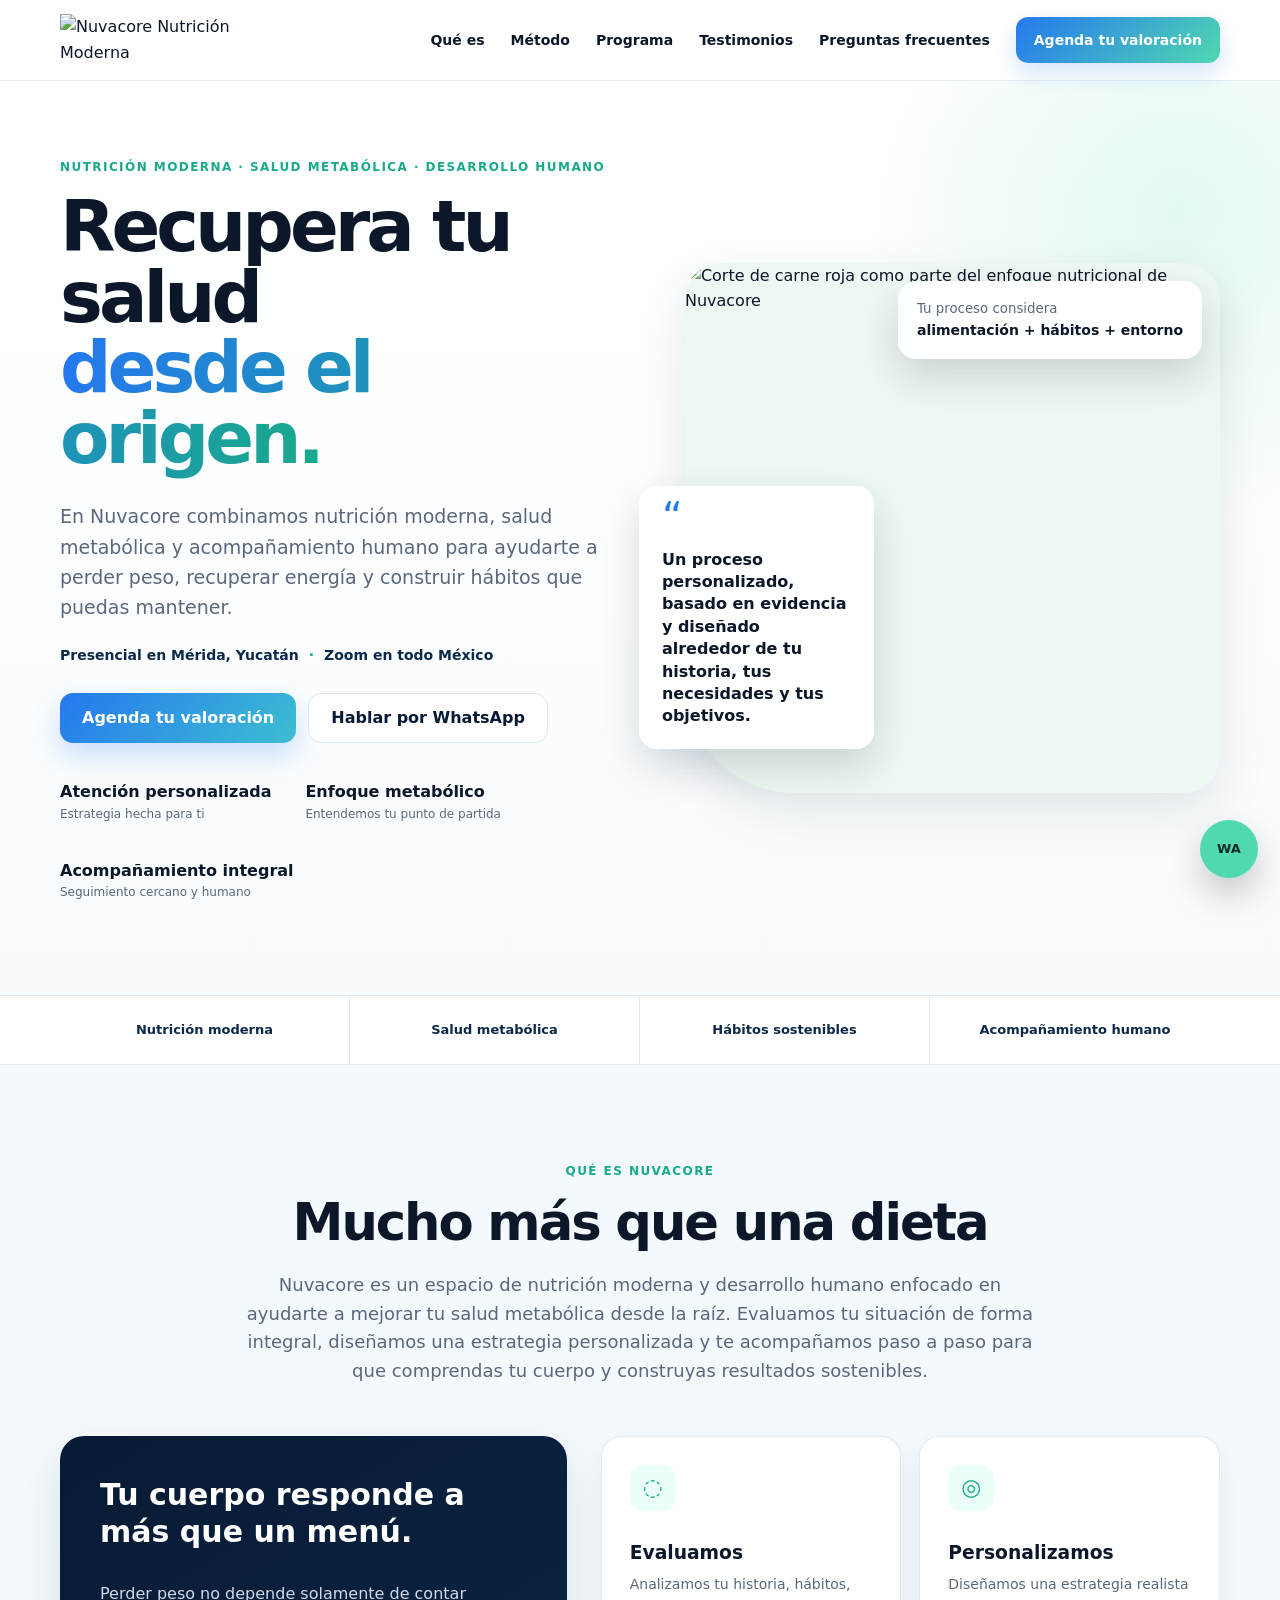
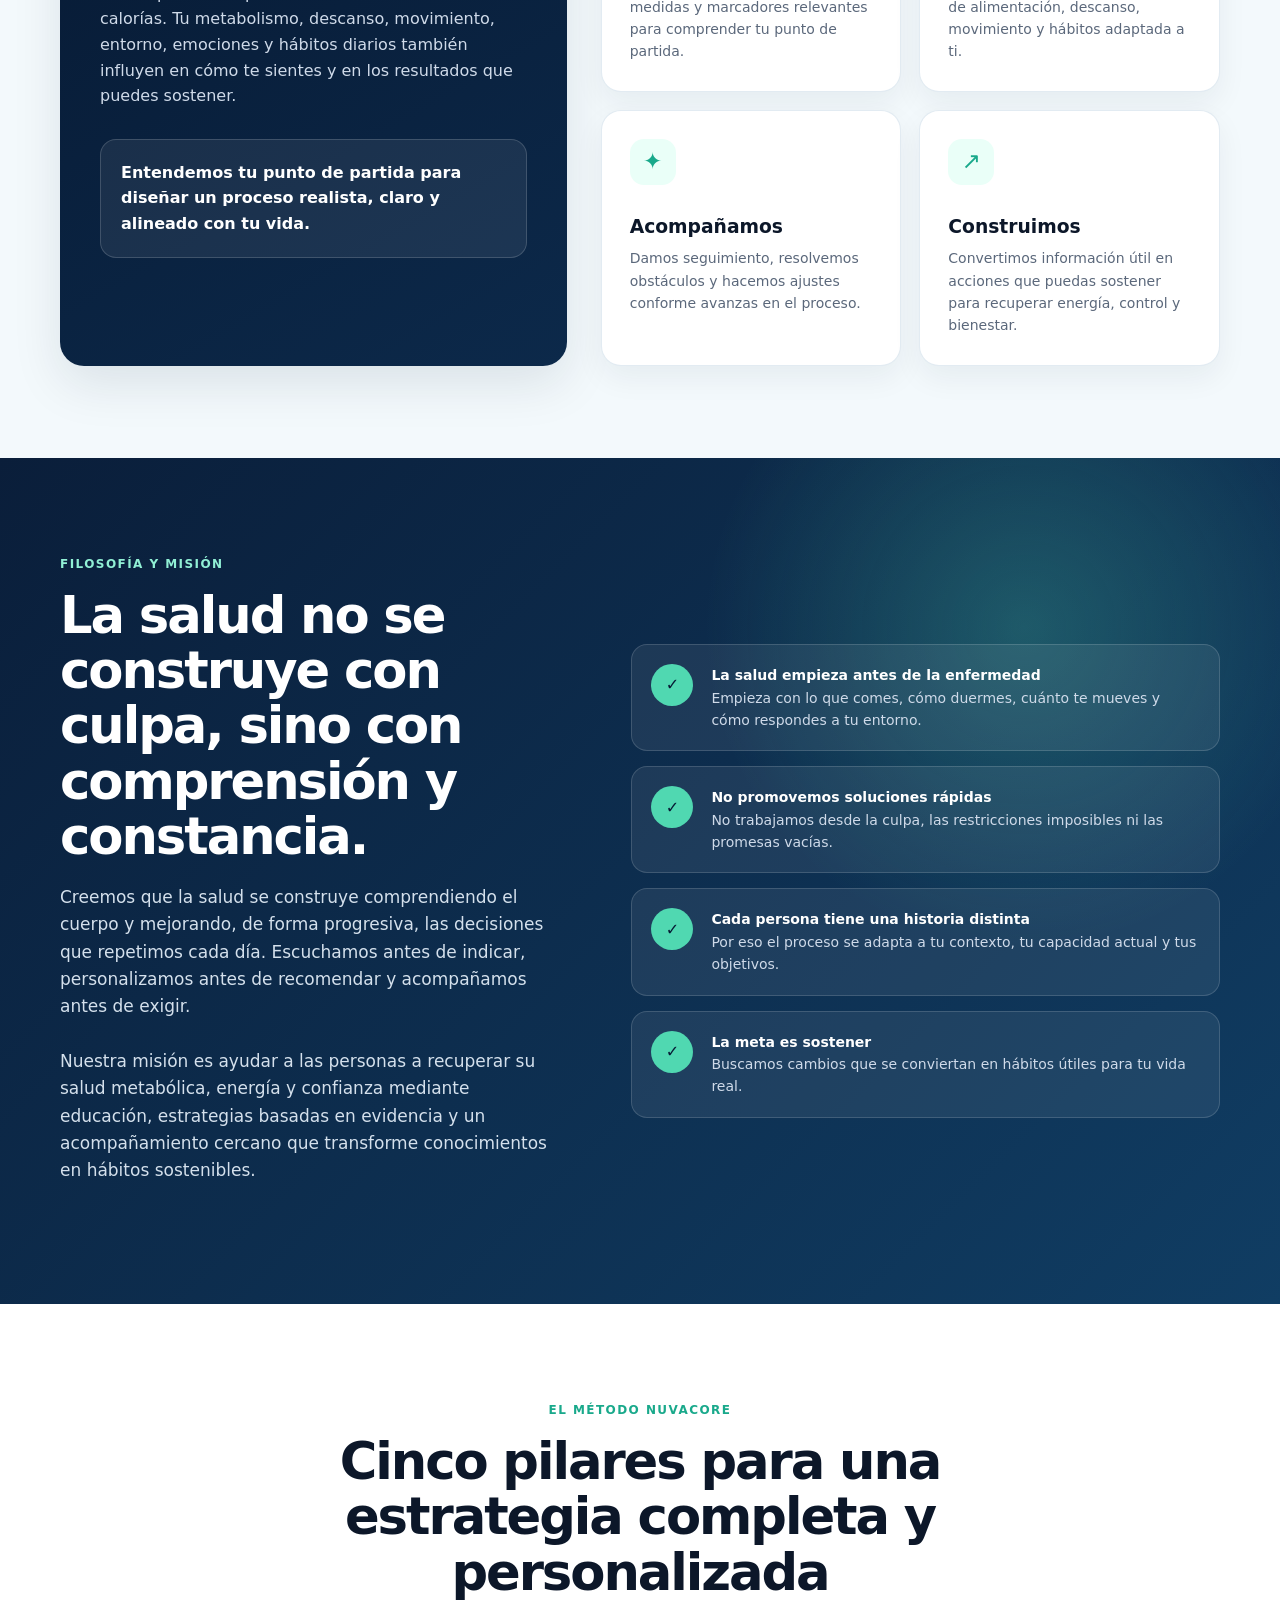
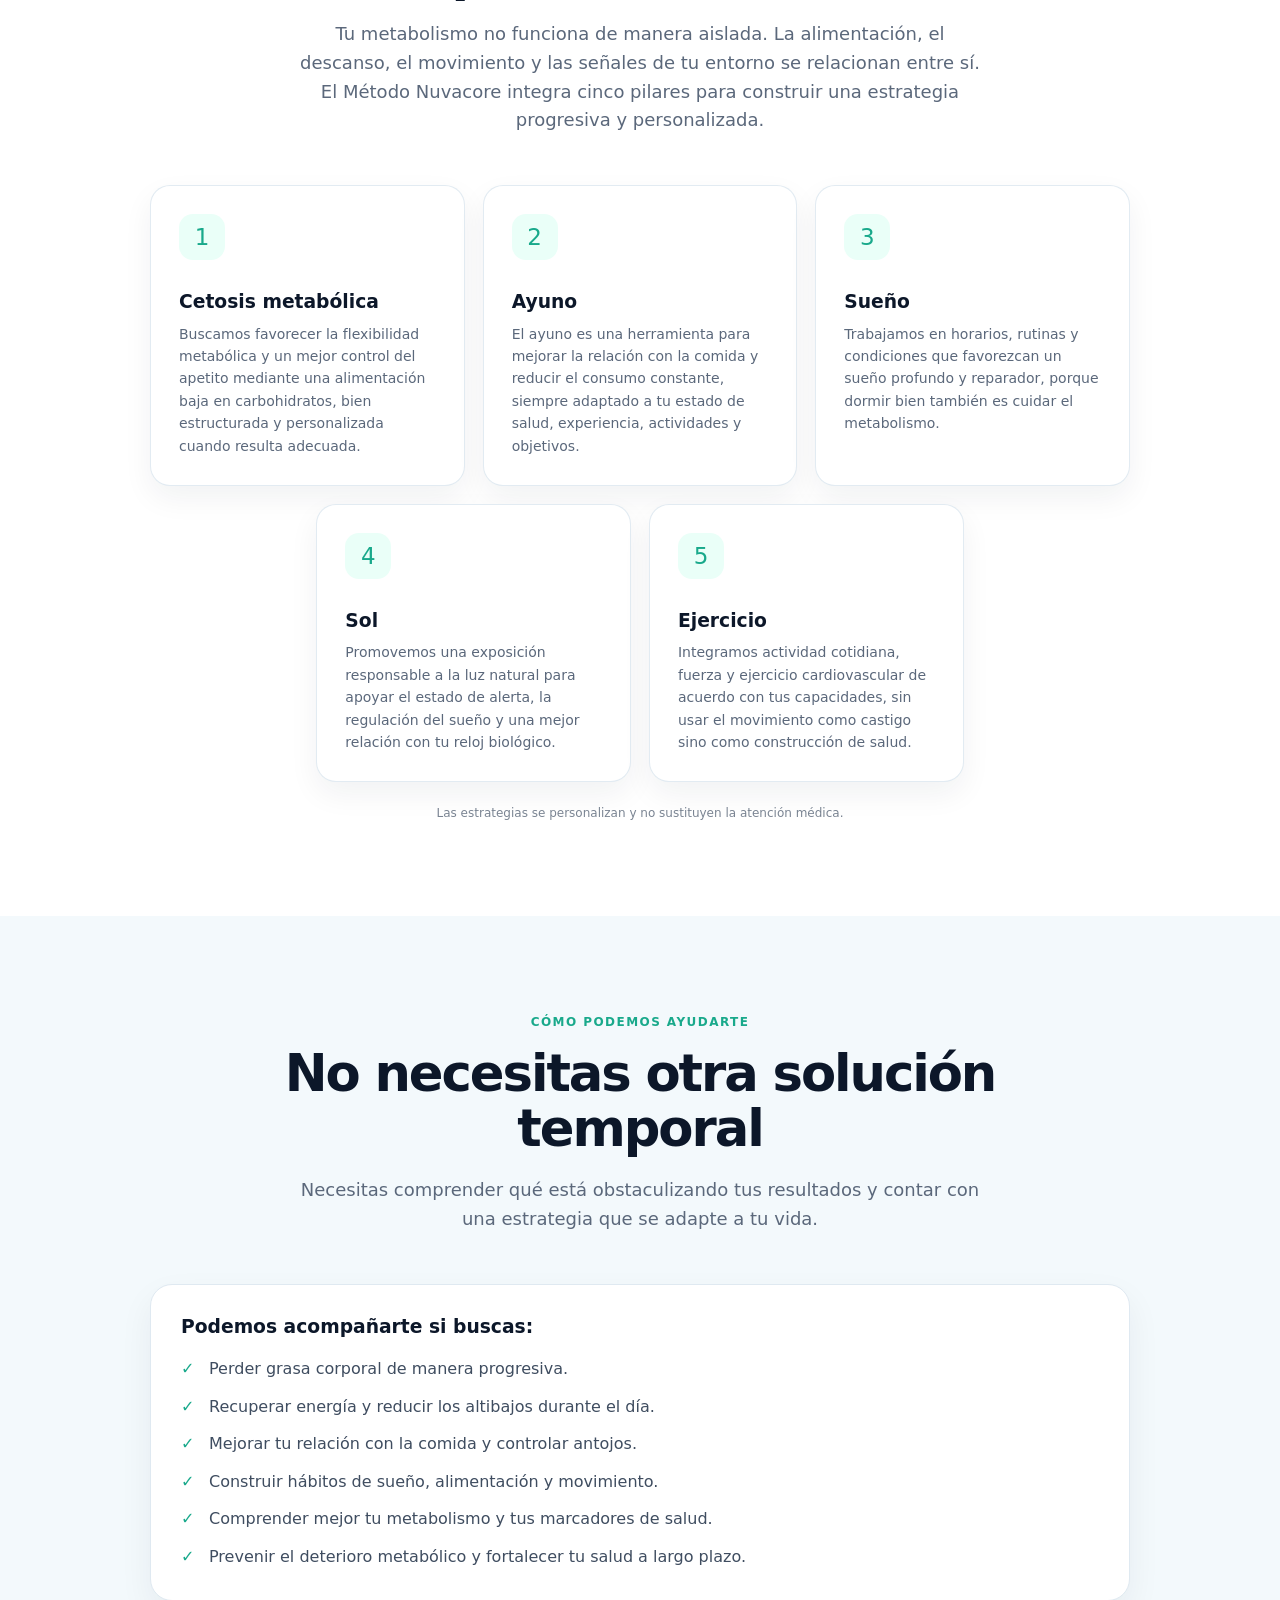
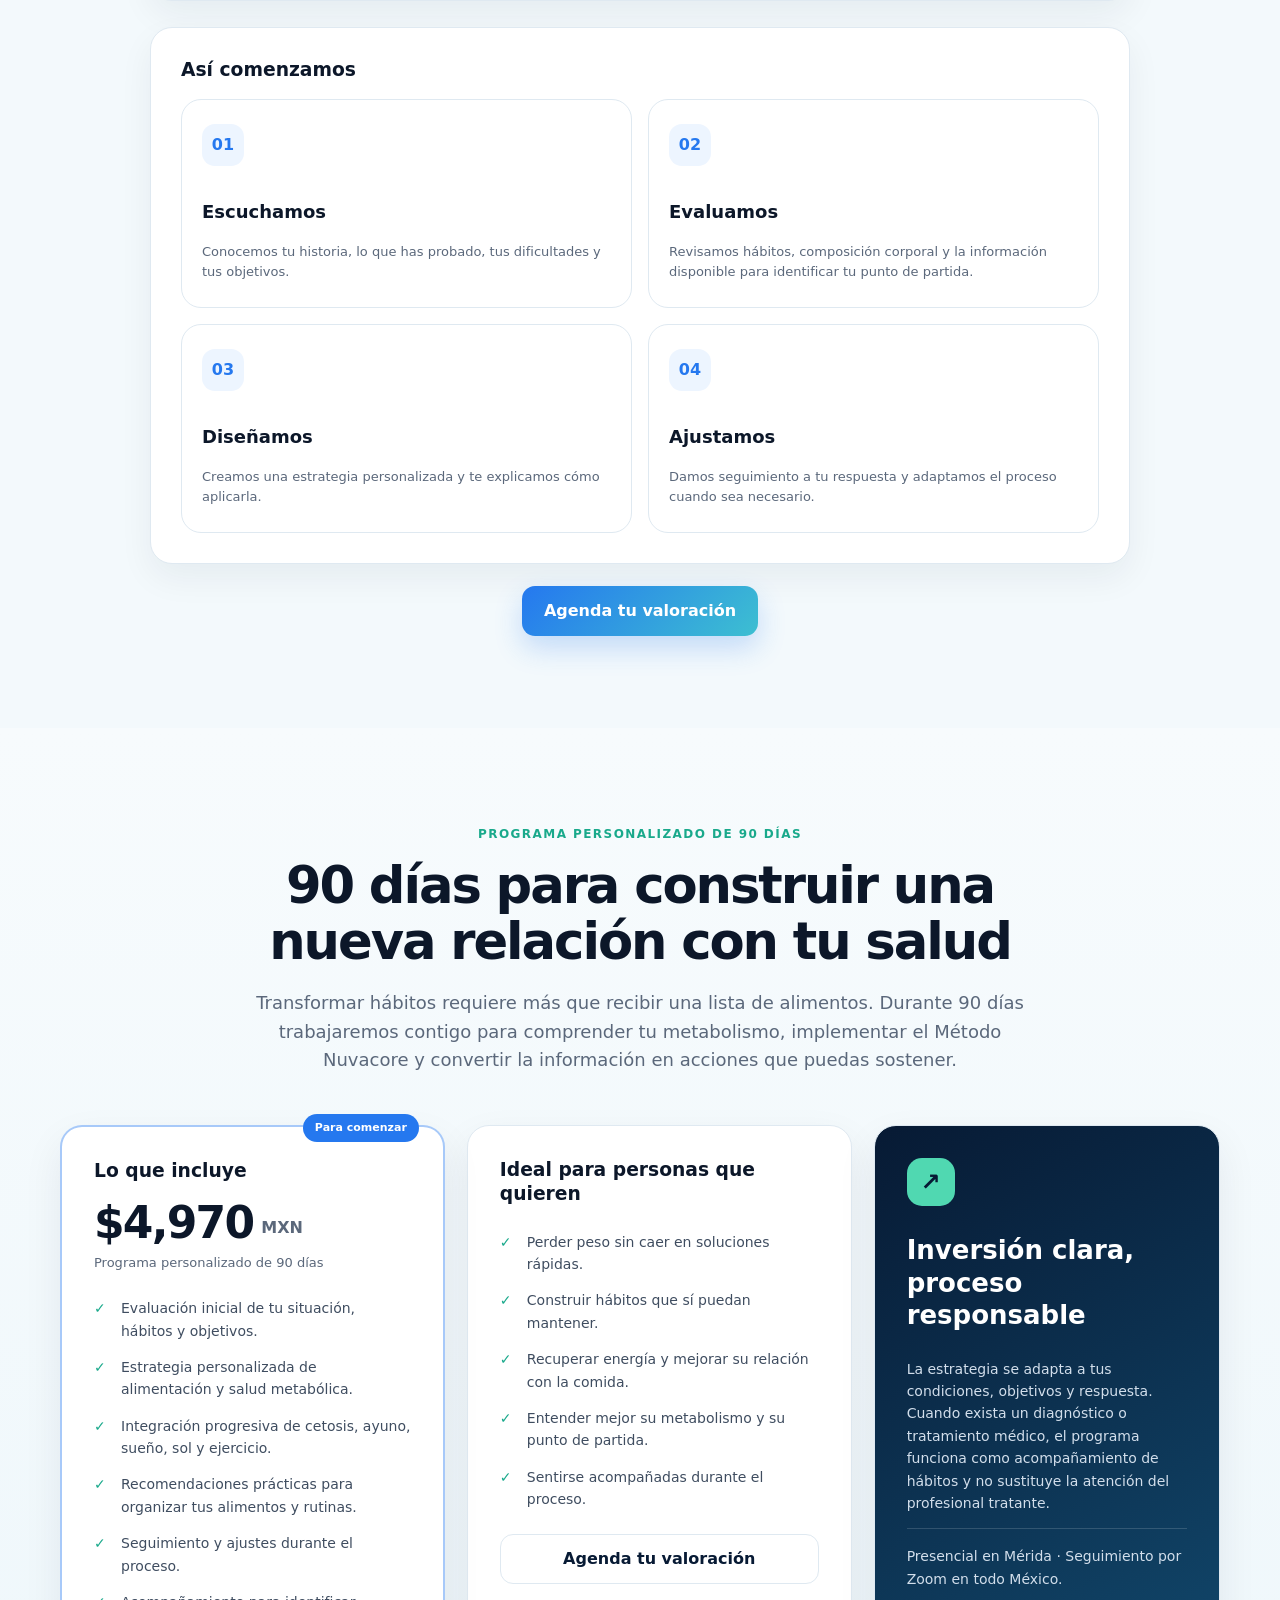
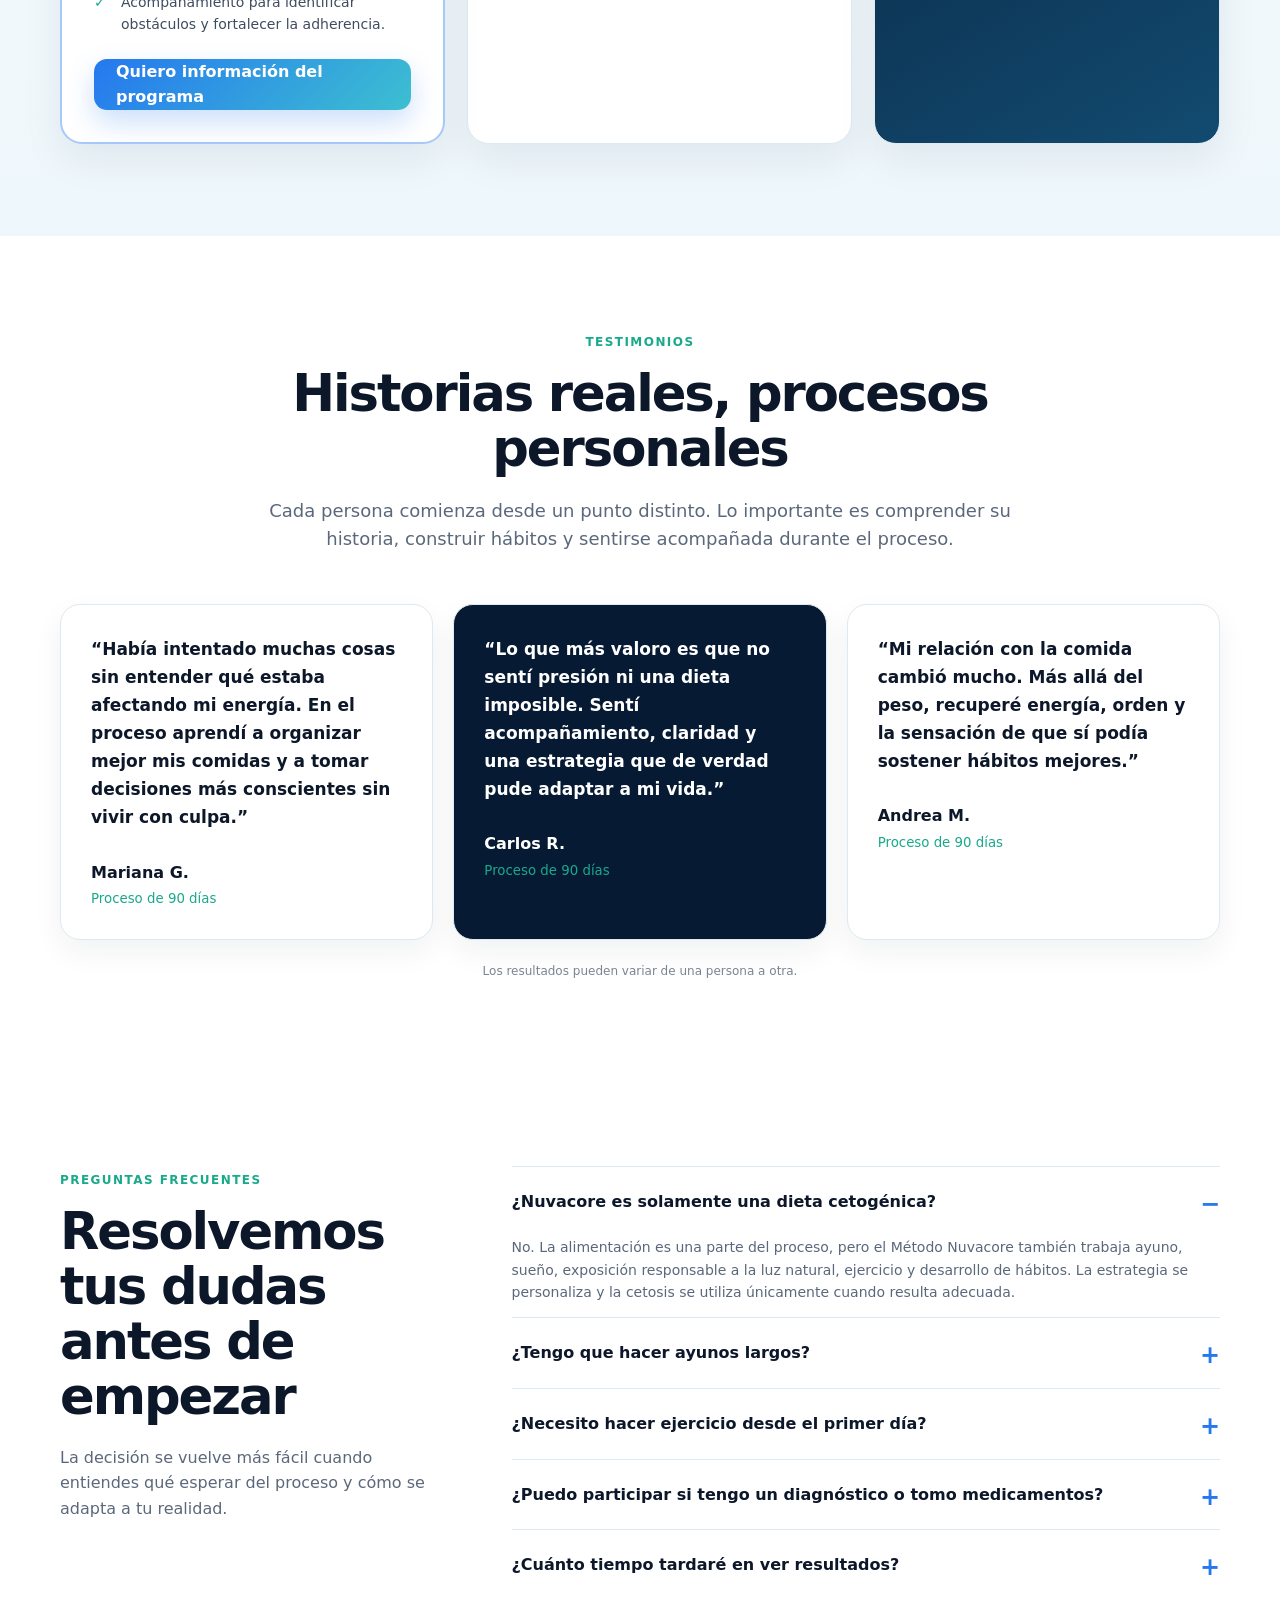
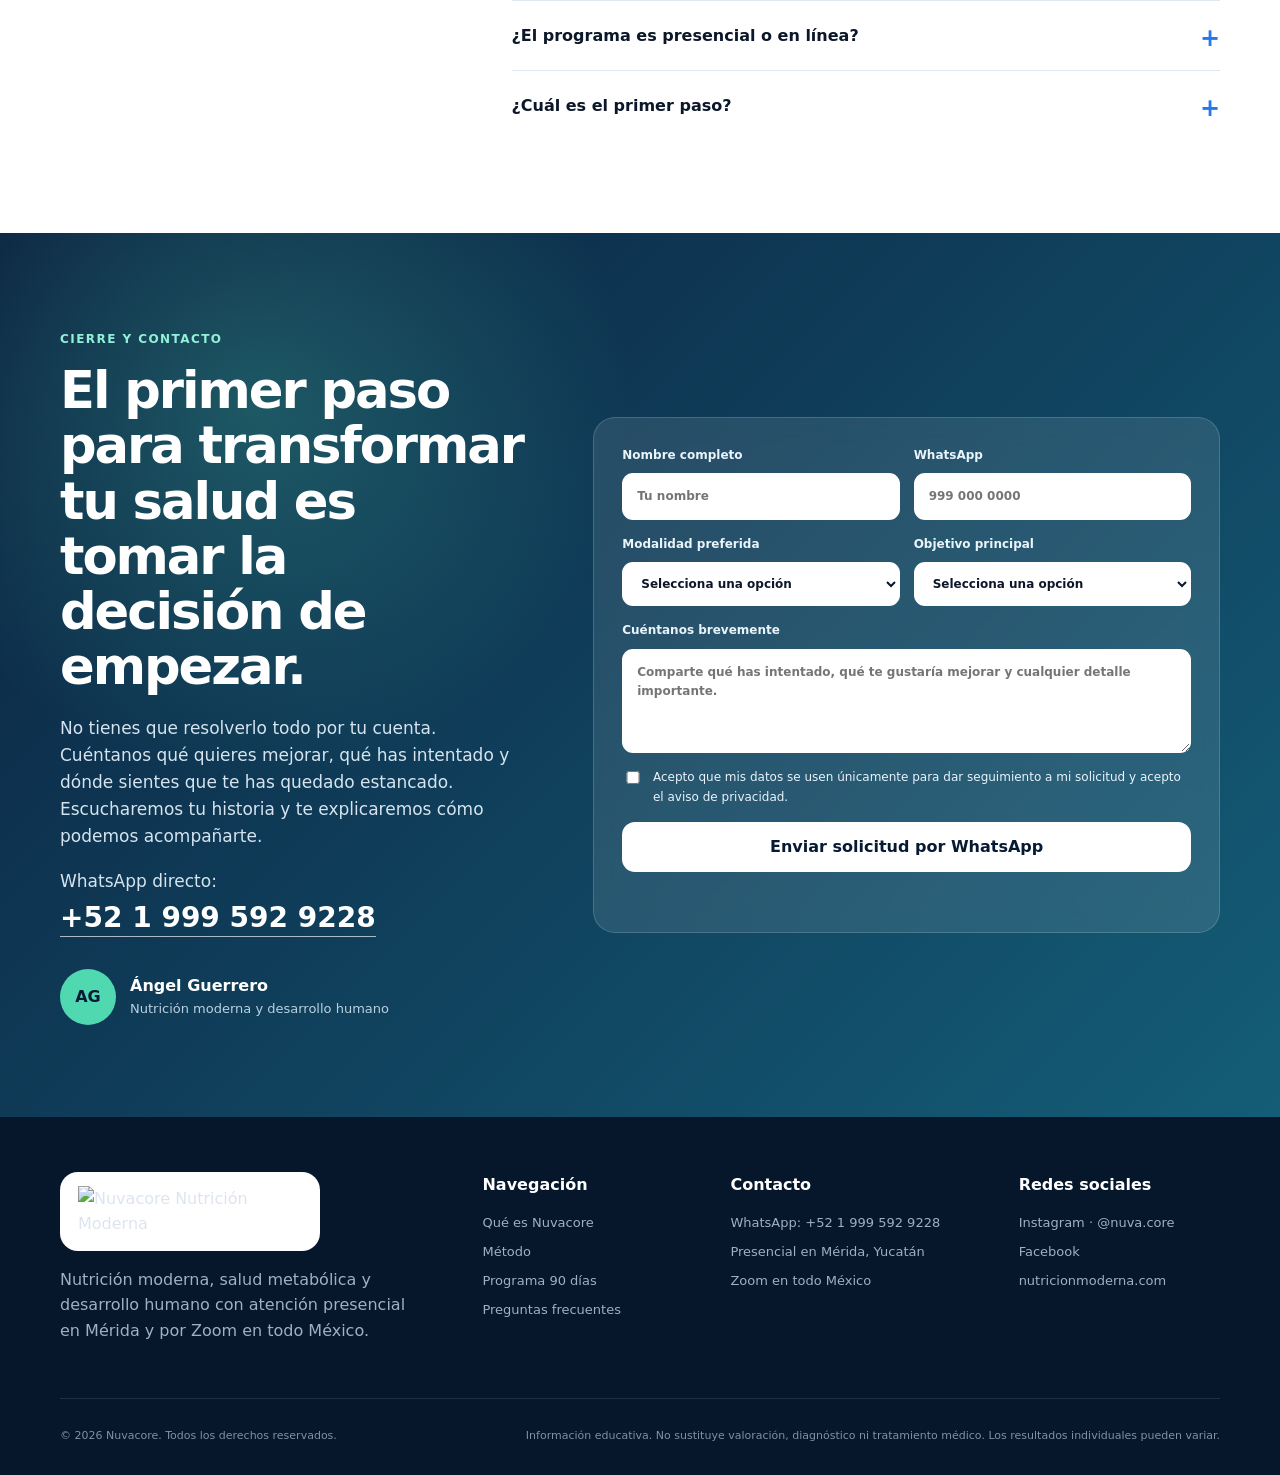
==== commit 531b0112: "Add files via upload" ====
--- a/index.html
+++ b/index.html
@@ -13,7 +13,7 @@
   <link rel="canonical" href="https://nutricionmoderna.com/" />
   <link rel="alternate" hreflang="es-MX" href="https://nutricionmoderna.com/" />
   <link rel="icon" type="image/png" href="assets/favicon-nuvacore.png" />
-  <link rel="preload" as="image" href="assets/hero-food.jpg" fetchpriority="high" />
+  <link rel="preload" as="image" href="assets/hero-red-meat.svg" fetchpriority="high" />
   <link rel="stylesheet" href="styles.css" />
 
   <meta property="og:locale" content="es_MX" />
@@ -161,7 +161,7 @@
 
         <div class="hero-visual reveal delay-1">
           <div class="hero-image-wrap">
-            <img src="assets/hero-food.jpg" alt="Alimentación consciente y saludable como parte del Método Nuvacore" fetchpriority="high" decoding="async" width="390" height="315" />
+            <img src="assets/hero-red-meat.svg" alt="Corte de carne roja como parte del enfoque nutricional de Nuvacore" fetchpriority="high" decoding="async" width="390" height="315" />
             <div class="floating-card quote-card">
               <span aria-hidden="true">“</span>
               <p>Un proceso personalizado, basado en evidencia y diseñado alrededor de tu historia, tus necesidades y tus objetivos.</p>
@@ -487,7 +487,7 @@
           <small>Al hacer clic, se abrirá WhatsApp con un mensaje listo para agendar tu valoración.</small>
         </div>
         <div class="exit-popup__media">
-          <img src="assets/hero-food.jpg" alt="Plato saludable de Nuvacore" />
+          <img src="assets/hero-red-meat.svg" alt="Corte de carne roja como parte del enfoque de Nuvacore" />
         </div>
       </div>
     </div>
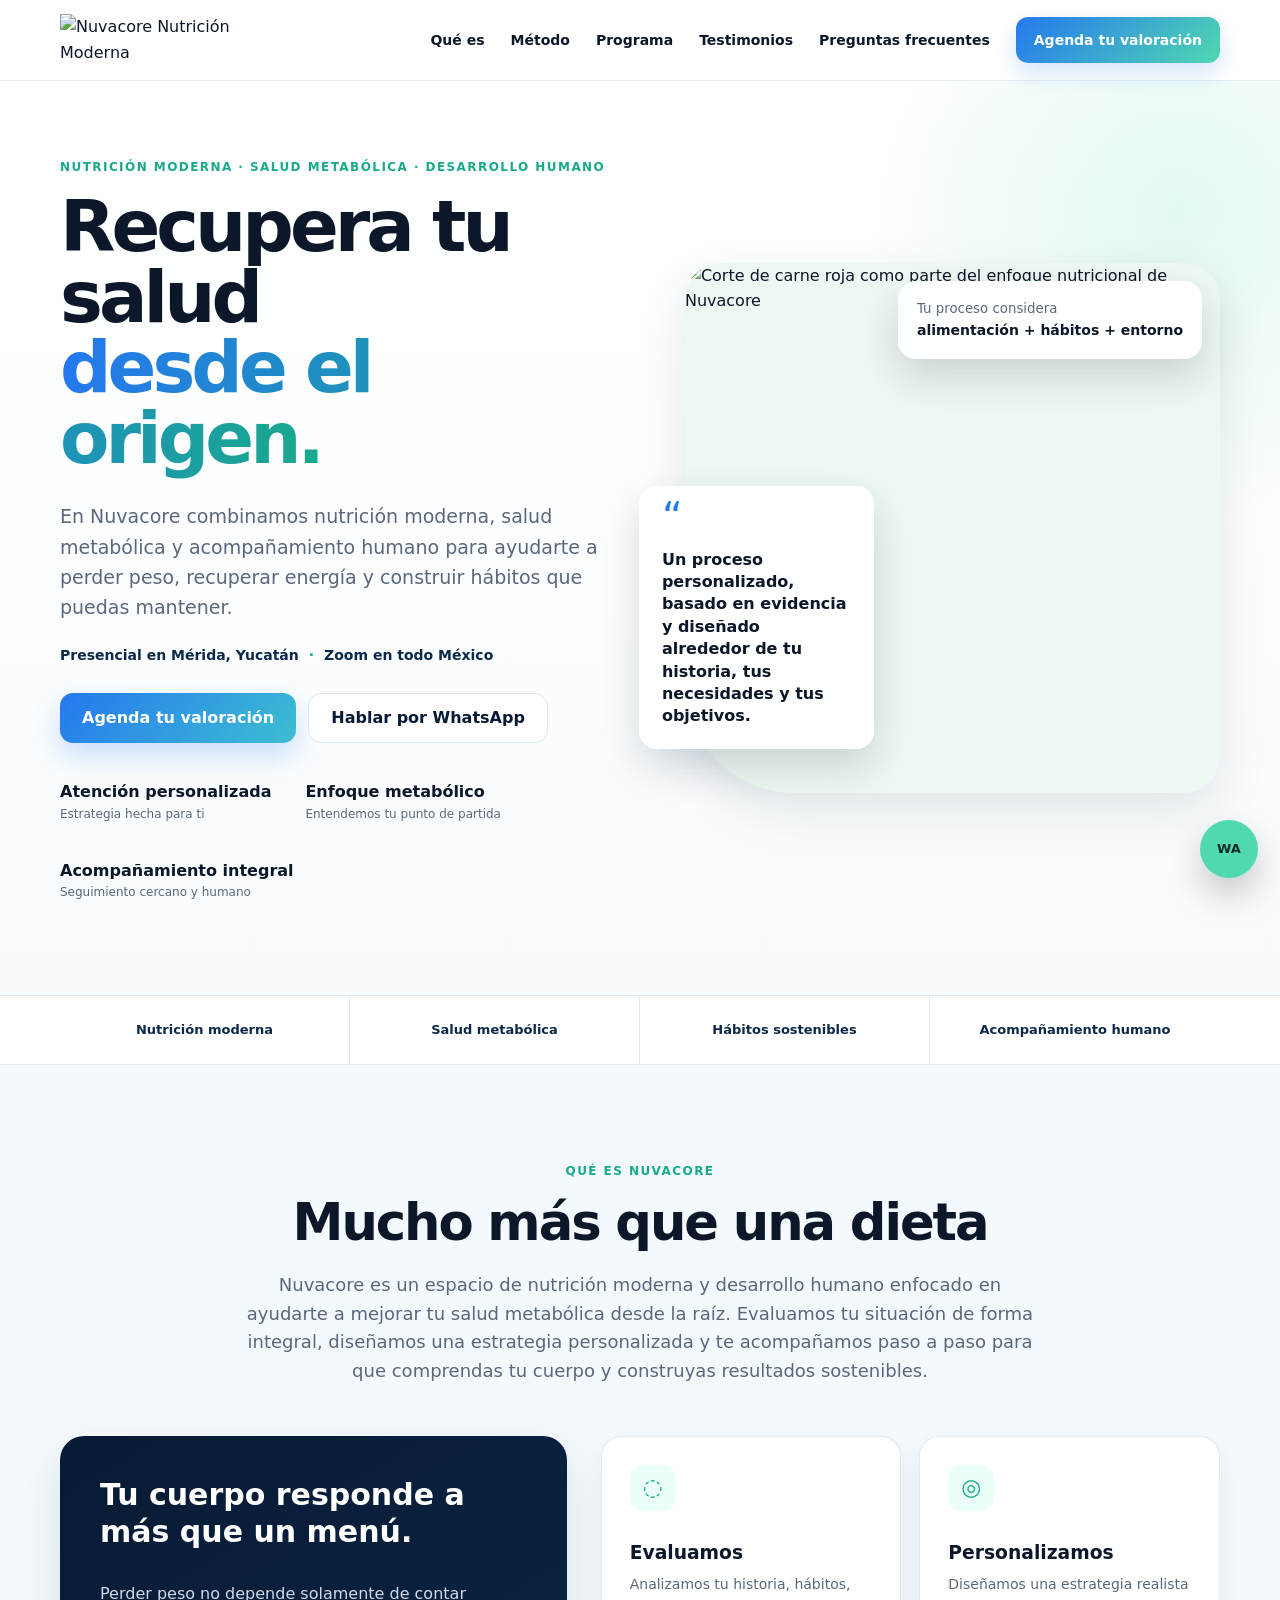
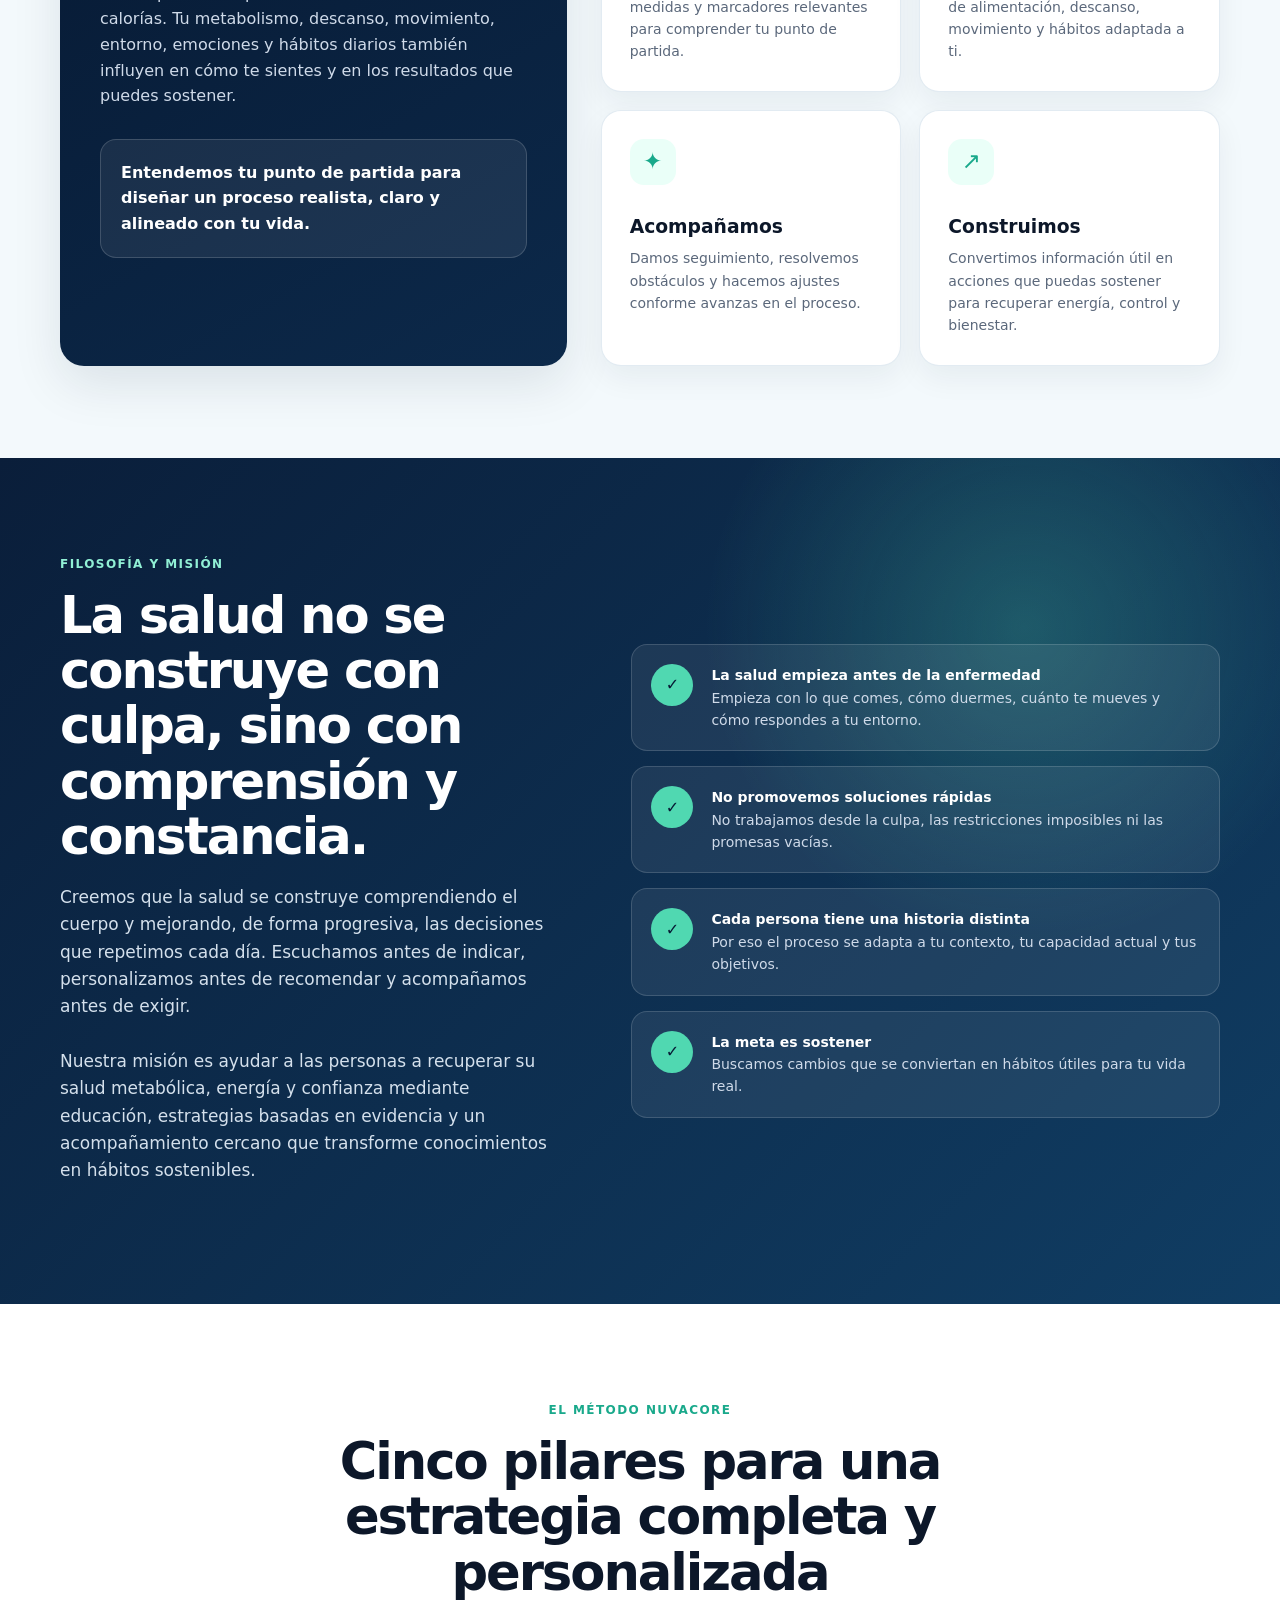
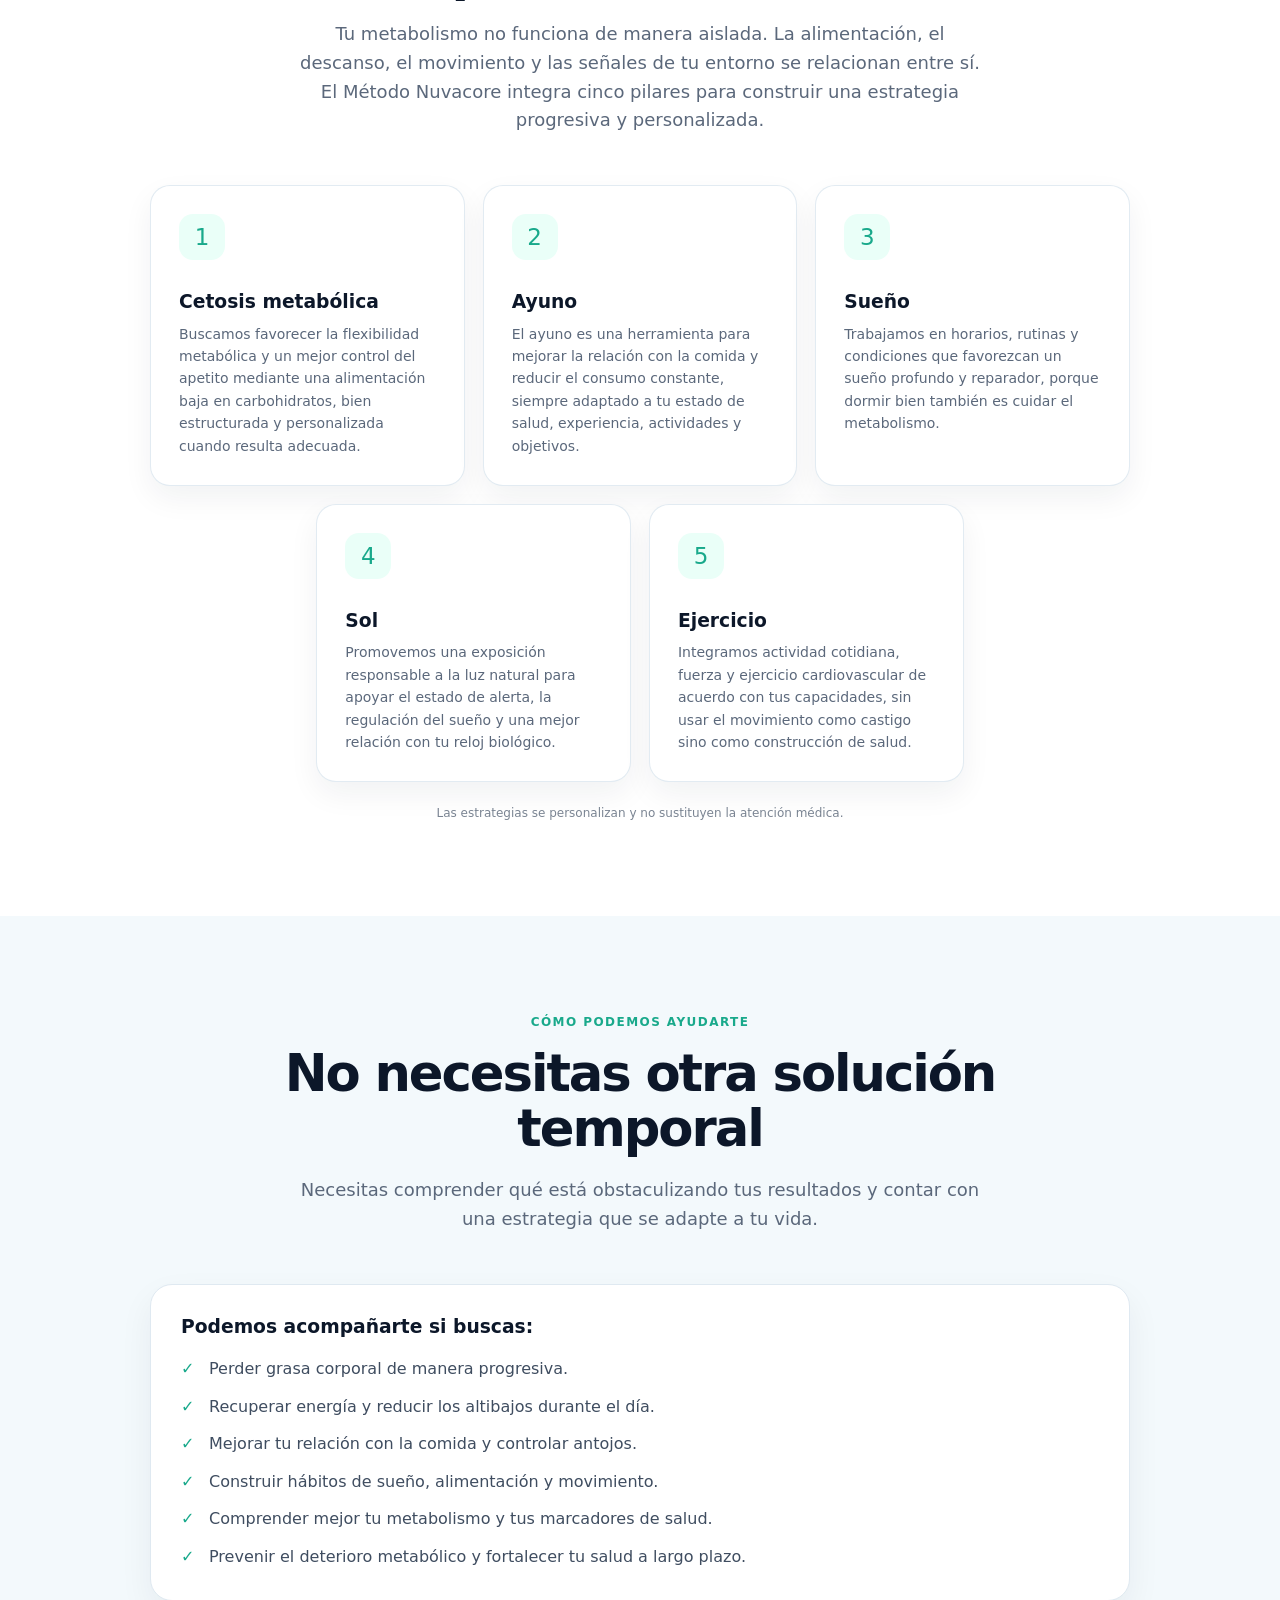
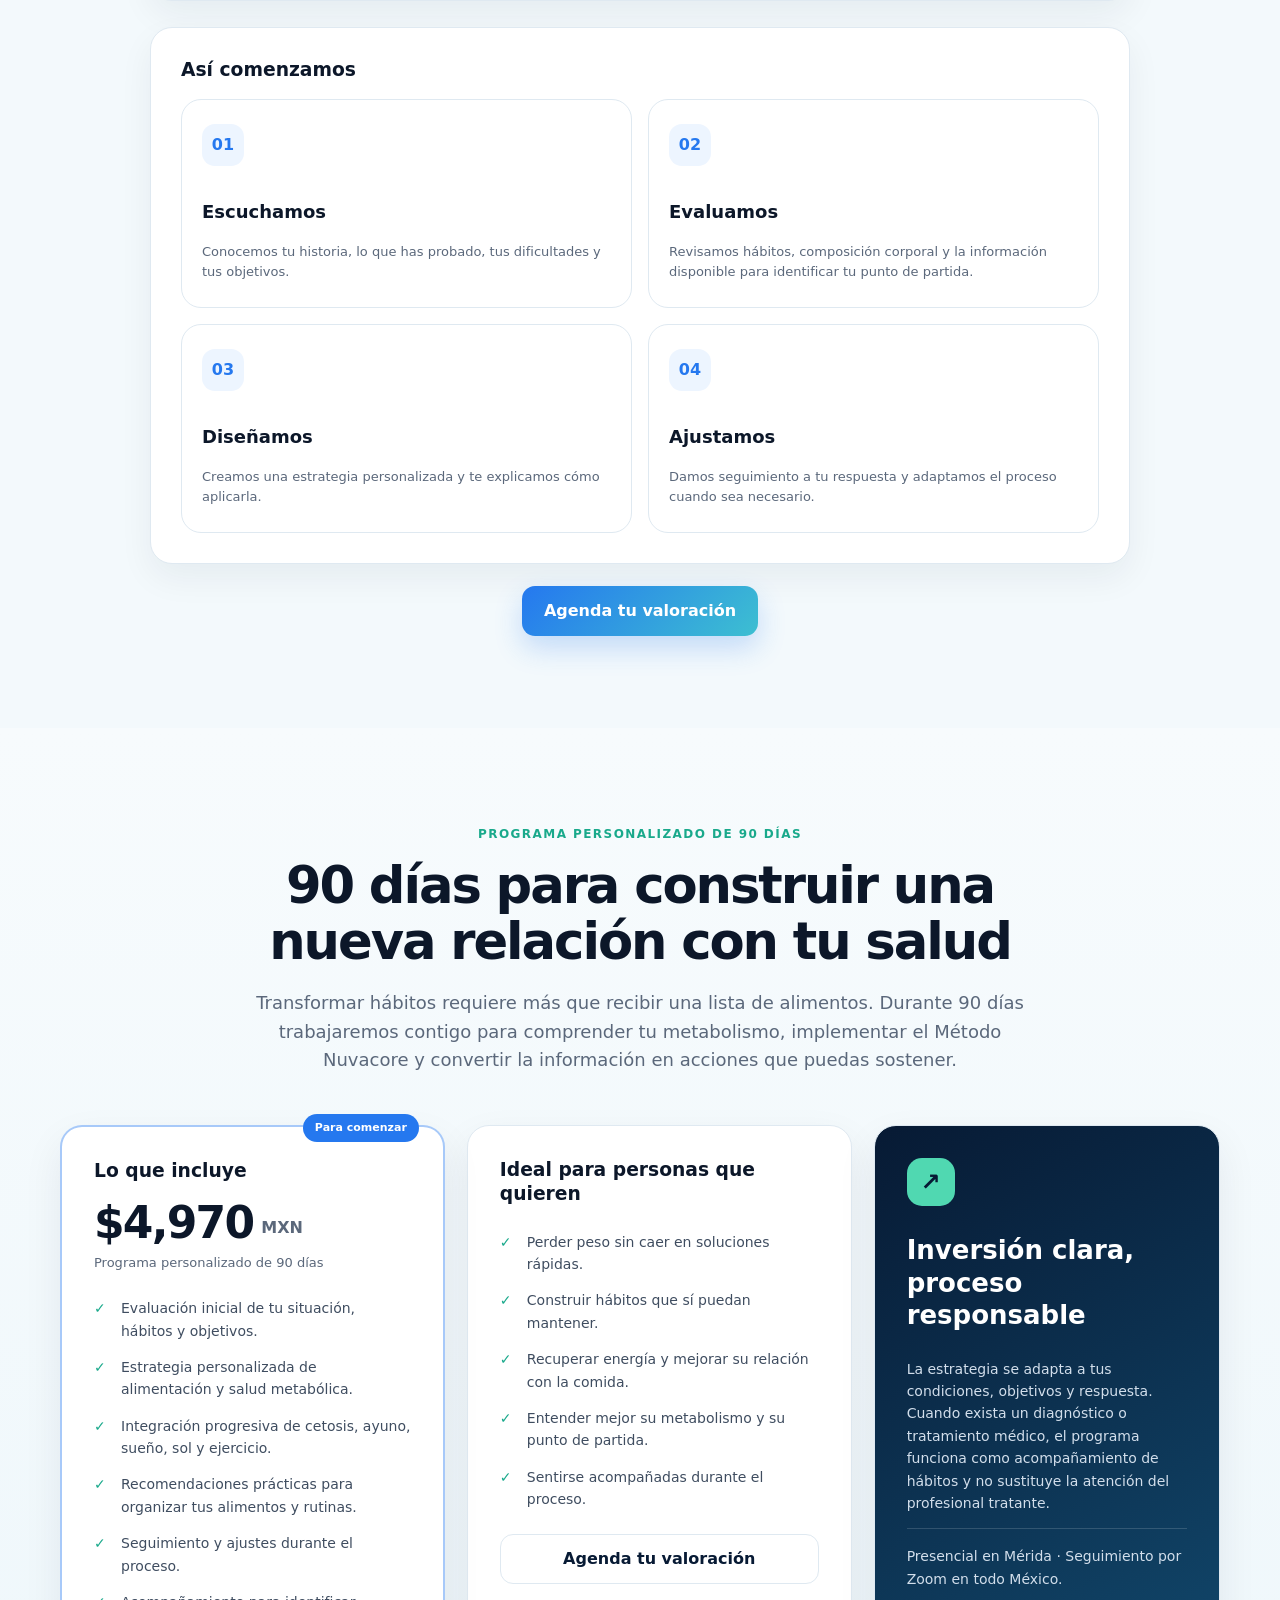
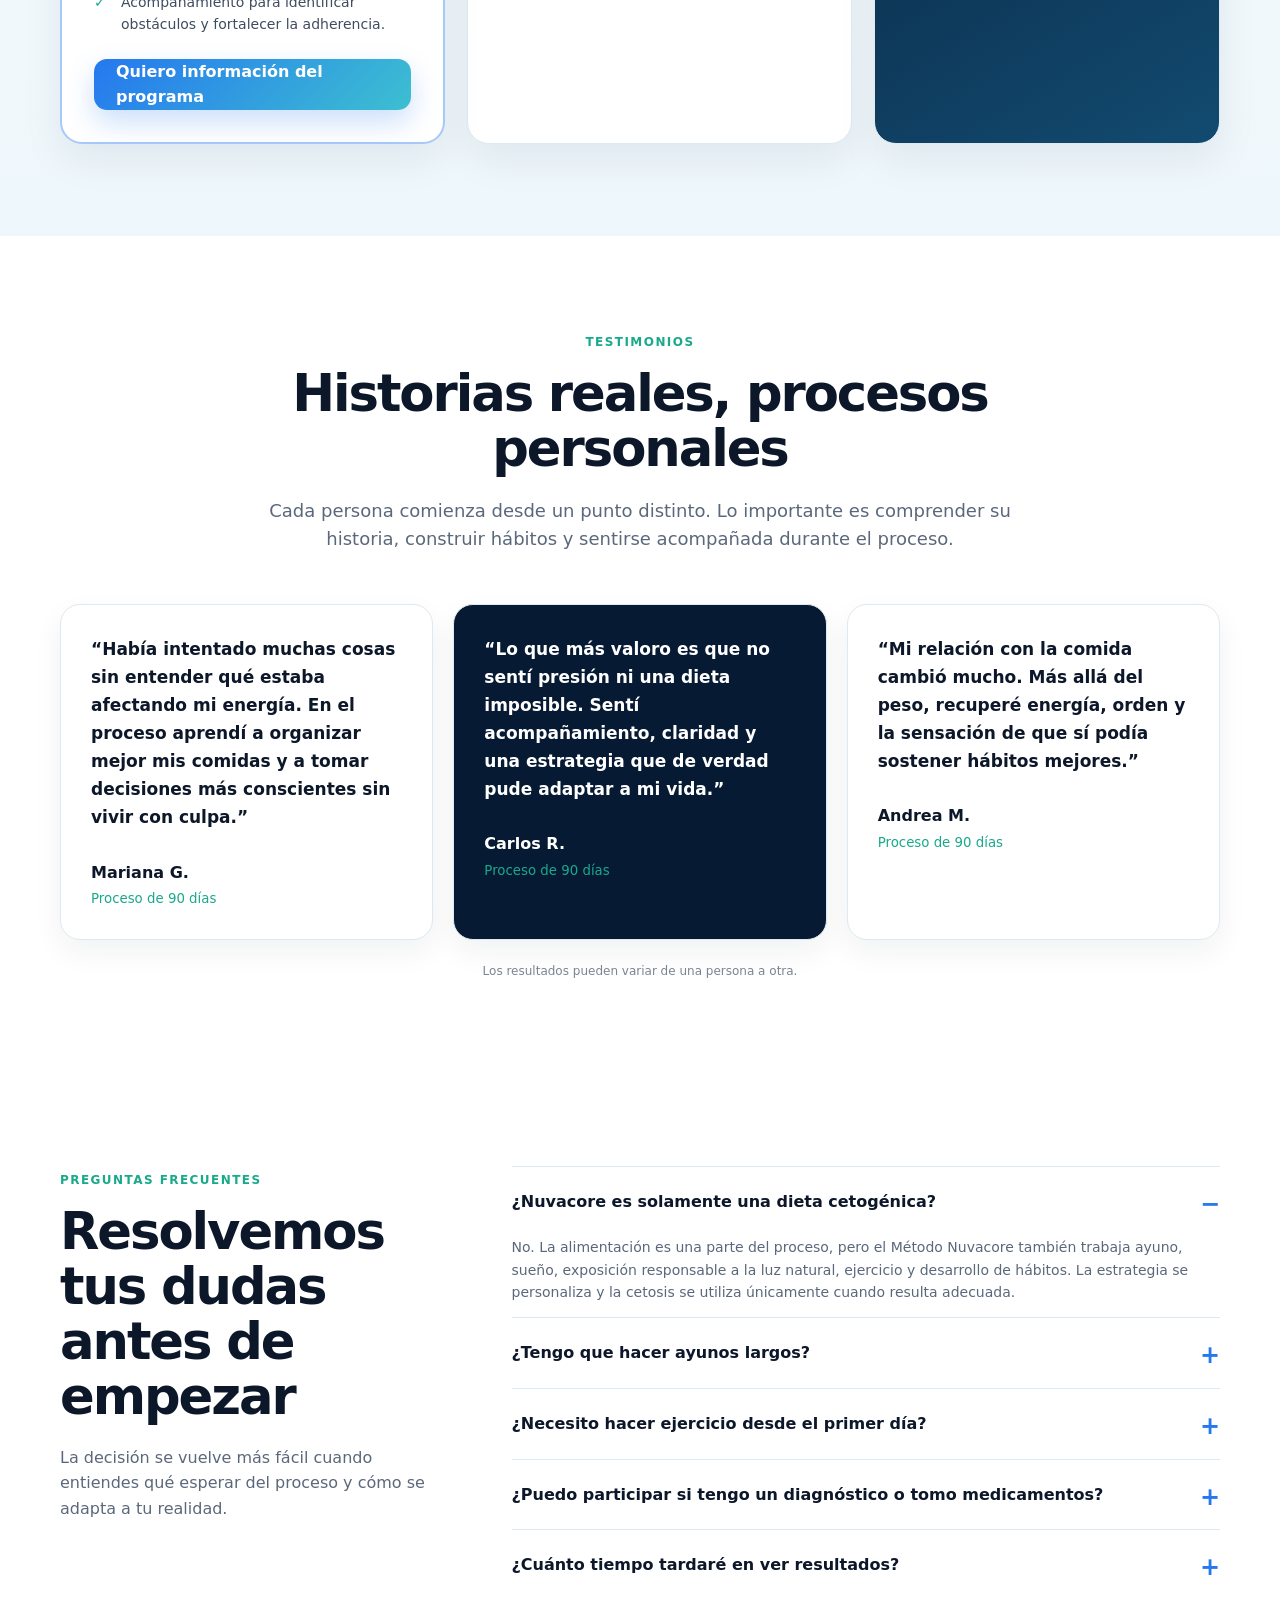
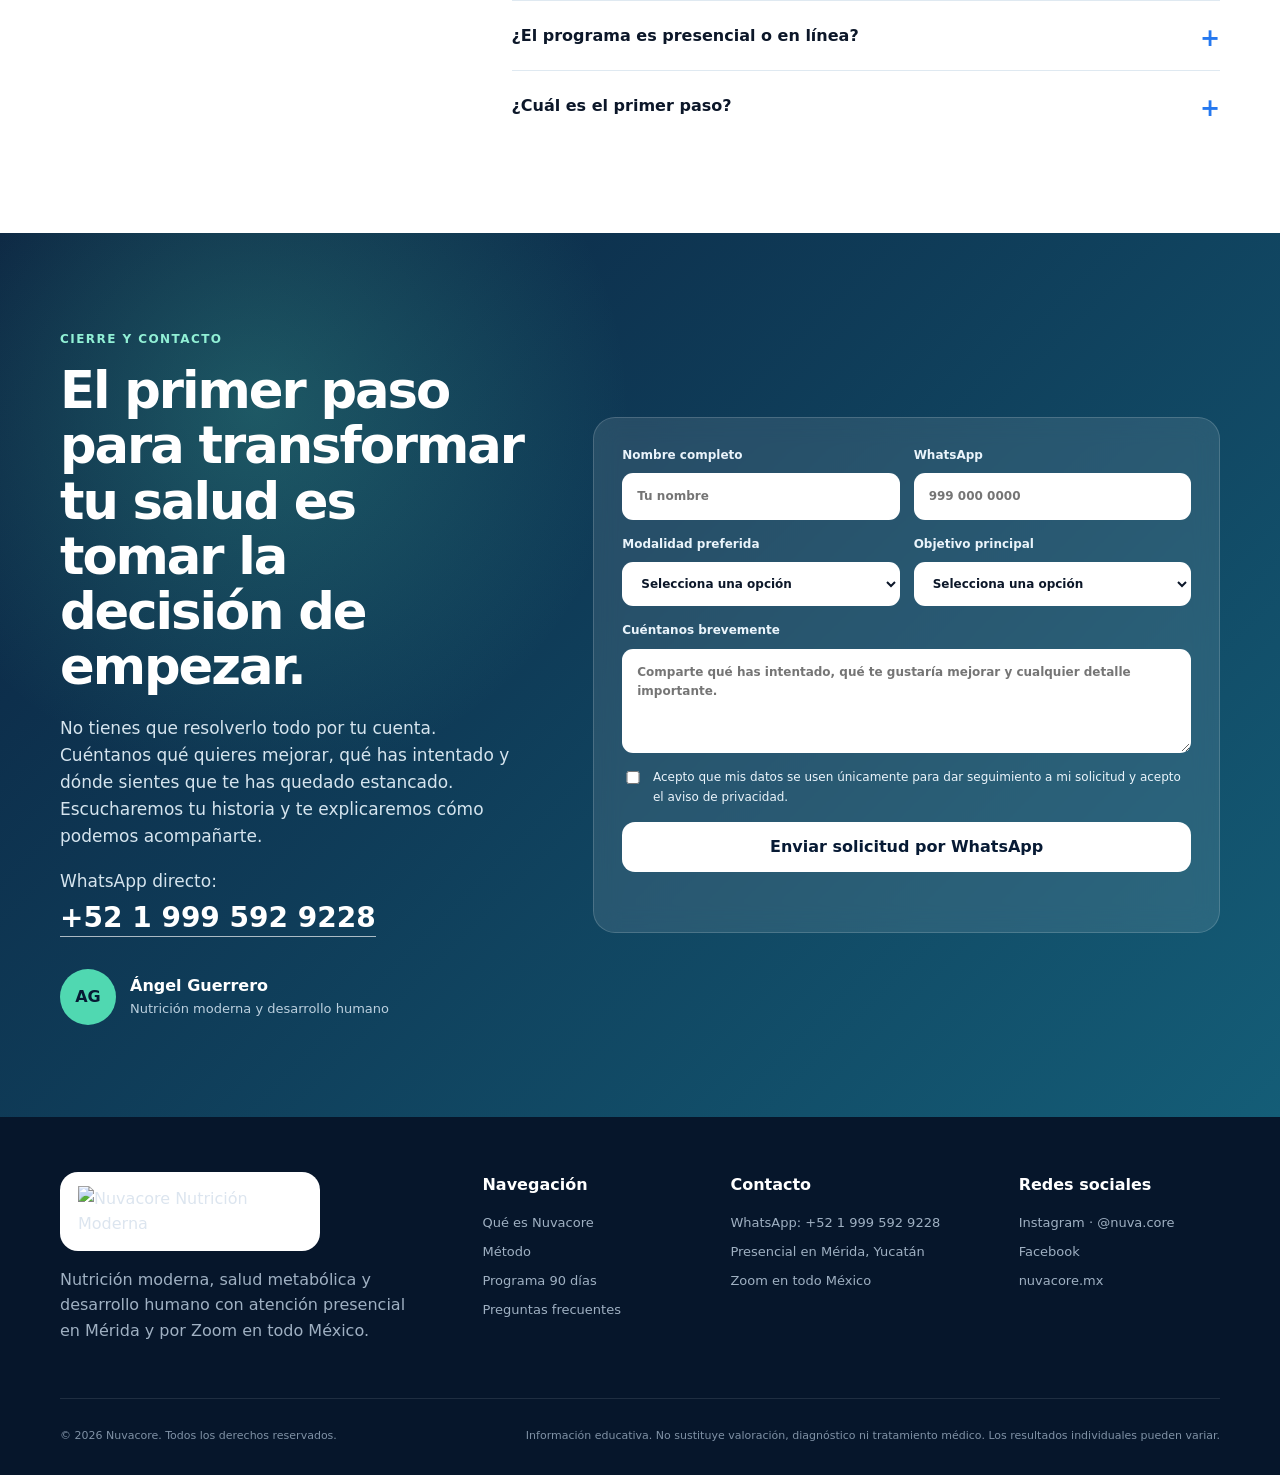
==== commit 3fa059be: "Add files via upload" ====
--- a/index.html
+++ b/index.html
@@ -10,8 +10,8 @@
   <meta name="geo.region" content="MX-YUC" />
   <meta name="geo.placename" content="Mérida, Yucatán" />
   <title>Nuvacore | Nutrición moderna y salud metabólica en Mérida</title>
-  <link rel="canonical" href="https://nutricionmoderna.com/" />
-  <link rel="alternate" hreflang="es-MX" href="https://nutricionmoderna.com/" />
+  <link rel="canonical" href="https://nuvacore.mx/" />
+  <link rel="alternate" hreflang="es-MX" href="https://nuvacore.mx/" />
   <link rel="icon" type="image/png" href="assets/favicon-nuvacore.png" />
   <link rel="preload" as="image" href="assets/hero-red-meat.svg" fetchpriority="high" />
   <link rel="stylesheet" href="styles.css" />
@@ -21,14 +21,14 @@
   <meta property="og:site_name" content="Nuvacore" />
   <meta property="og:title" content="Nuvacore | Nutrición moderna y salud metabólica en Mérida" />
   <meta property="og:description" content="Atención presencial en Mérida y acompañamiento por Zoom en todo México para perder peso, recuperar energía y construir hábitos sostenibles." />
-  <meta property="og:url" content="https://nutricionmoderna.com/" />
-  <meta property="og:image" content="https://nutricionmoderna.com/assets/og-nutricion-moderna.jpg" />
+  <meta property="og:url" content="https://nuvacore.mx/" />
+  <meta property="og:image" content="https://nuvacore.mx/assets/og-nutricion-moderna.jpg" />
   <meta property="og:image:alt" content="Nuvacore, nutrición moderna y salud metabólica en Mérida y online" />
 
   <meta name="twitter:card" content="summary_large_image" />
   <meta name="twitter:title" content="Nuvacore | Nutrición moderna y salud metabólica en Mérida" />
   <meta name="twitter:description" content="Sesiones presenciales en Mérida y acompañamiento por Zoom en todo México." />
-  <meta name="twitter:image" content="https://nutricionmoderna.com/assets/og-nutricion-moderna.jpg" />
+  <meta name="twitter:image" content="https://nuvacore.mx/assets/og-nutricion-moderna.jpg" />
 
   <script type="application/ld+json">
   {
@@ -36,20 +36,20 @@
     "@graph": [
       {
         "@type": "WebSite",
-        "@id": "https://nutricionmoderna.com/#website",
-        "url": "https://nutricionmoderna.com/",
+        "@id": "https://nuvacore.mx/#website",
+        "url": "https://nuvacore.mx/",
         "name": "Nuvacore",
         "alternateName": "Nutrición moderna y desarrollo humano",
         "inLanguage": "es-MX",
-        "publisher": { "@id": "https://nutricionmoderna.com/#organization" }
+        "publisher": { "@id": "https://nuvacore.mx/#organization" }
       },
       {
         "@type": "Organization",
-        "@id": "https://nutricionmoderna.com/#organization",
+        "@id": "https://nuvacore.mx/#organization",
         "name": "Nuvacore",
-        "url": "https://nutricionmoderna.com/",
-        "logo": { "@type": "ImageObject", "url": "https://nutricionmoderna.com/assets/logo-nuvacore.png" },
-        "image": "https://nutricionmoderna.com/assets/og-nutricion-moderna.jpg",
+        "url": "https://nuvacore.mx/",
+        "logo": { "@type": "ImageObject", "url": "https://nuvacore.mx/assets/logo-nuvacore.png" },
+        "image": "https://nuvacore.mx/assets/og-nutricion-moderna.jpg",
         "telephone": "+52 999 592 9228",
         "sameAs": [
           "https://www.instagram.com/nuva.core",
@@ -64,18 +64,18 @@
       },
       {
         "@type": "Person",
-        "@id": "https://nutricionmoderna.com/#angel-guerrero",
+        "@id": "https://nuvacore.mx/#angel-guerrero",
         "name": "Ángel Guerrero",
         "description": "Nutrición moderna y desarrollo humano",
-        "worksFor": { "@id": "https://nutricionmoderna.com/#organization" }
+        "worksFor": { "@id": "https://nuvacore.mx/#organization" }
       },
       {
         "@type": "Service",
-        "@id": "https://nutricionmoderna.com/#service",
+        "@id": "https://nuvacore.mx/#service",
         "name": "Programa personalizado de 90 días de Nuvacore",
         "serviceType": "Acompañamiento personalizado en alimentación, hábitos y salud metabólica",
         "description": "Programa de 90 días con atención presencial en Mérida y acompañamiento por Zoom en todo México.",
-        "provider": { "@id": "https://nutricionmoderna.com/#organization" },
+        "provider": { "@id": "https://nuvacore.mx/#organization" },
         "areaServed": [
           { "@type": "City", "name": "Mérida, Yucatán" },
           { "@type": "Country", "name": "México" }
@@ -85,12 +85,12 @@
           "name": "Programa personalizado de 90 días",
           "price": "4970",
           "priceCurrency": "MXN",
-          "url": "https://nutricionmoderna.com/#programa"
+          "url": "https://nuvacore.mx/#programa"
         }
       },
       {
         "@type": "FAQPage",
-        "@id": "https://nutricionmoderna.com/#faq",
+        "@id": "https://nuvacore.mx/#faq",
         "mainEntity": [
           {
             "@type": "Question",
@@ -501,7 +501,7 @@
       </div>
       <div><strong>Navegación</strong><a href="#que-es">Qué es Nuvacore</a><a href="#metodo">Método</a><a href="#programa">Programa 90 días</a><a href="#faq">Preguntas frecuentes</a></div>
       <div><strong>Contacto</strong><a class="whatsapp-link" href="#" data-message="Hola, me gustaría perder peso y recuperar mi salud. Quiero información para agendar una valoración.">WhatsApp: +52 1 999 592 9228</a><span>Presencial en Mérida, Yucatán</span><span>Zoom en todo México</span></div>
-      <div><strong>Redes sociales</strong><a href="https://www.instagram.com/nuva.core?igsh=MWx6YjdwNGN0MWNlaw%3D%3D&amp;utm_source=qr" target="_blank" rel="noopener noreferrer">Instagram · @nuva.core</a><a href="https://www.facebook.com/share/1D55UPzw7P/?mibextid=wwXIfr" target="_blank" rel="noopener noreferrer">Facebook</a><a href="https://nutricionmoderna.com/" target="_blank" rel="noopener noreferrer">nutricionmoderna.com</a></div>
+      <div><strong>Redes sociales</strong><a href="https://www.instagram.com/nuva.core?igsh=MWx6YjdwNGN0MWNlaw%3D%3D&amp;utm_source=qr" target="_blank" rel="noopener noreferrer">Instagram · @nuva.core</a><a href="https://www.facebook.com/share/1D55UPzw7P/?mibextid=wwXIfr" target="_blank" rel="noopener noreferrer">Facebook</a><a href="https://nuvacore.mx/" target="_blank" rel="noopener noreferrer">nuvacore.mx</a></div>
     </div>
     <div class="container footer-bottom">
       <p>© <span id="year"></span> Nuvacore. Todos los derechos reservados.</p>
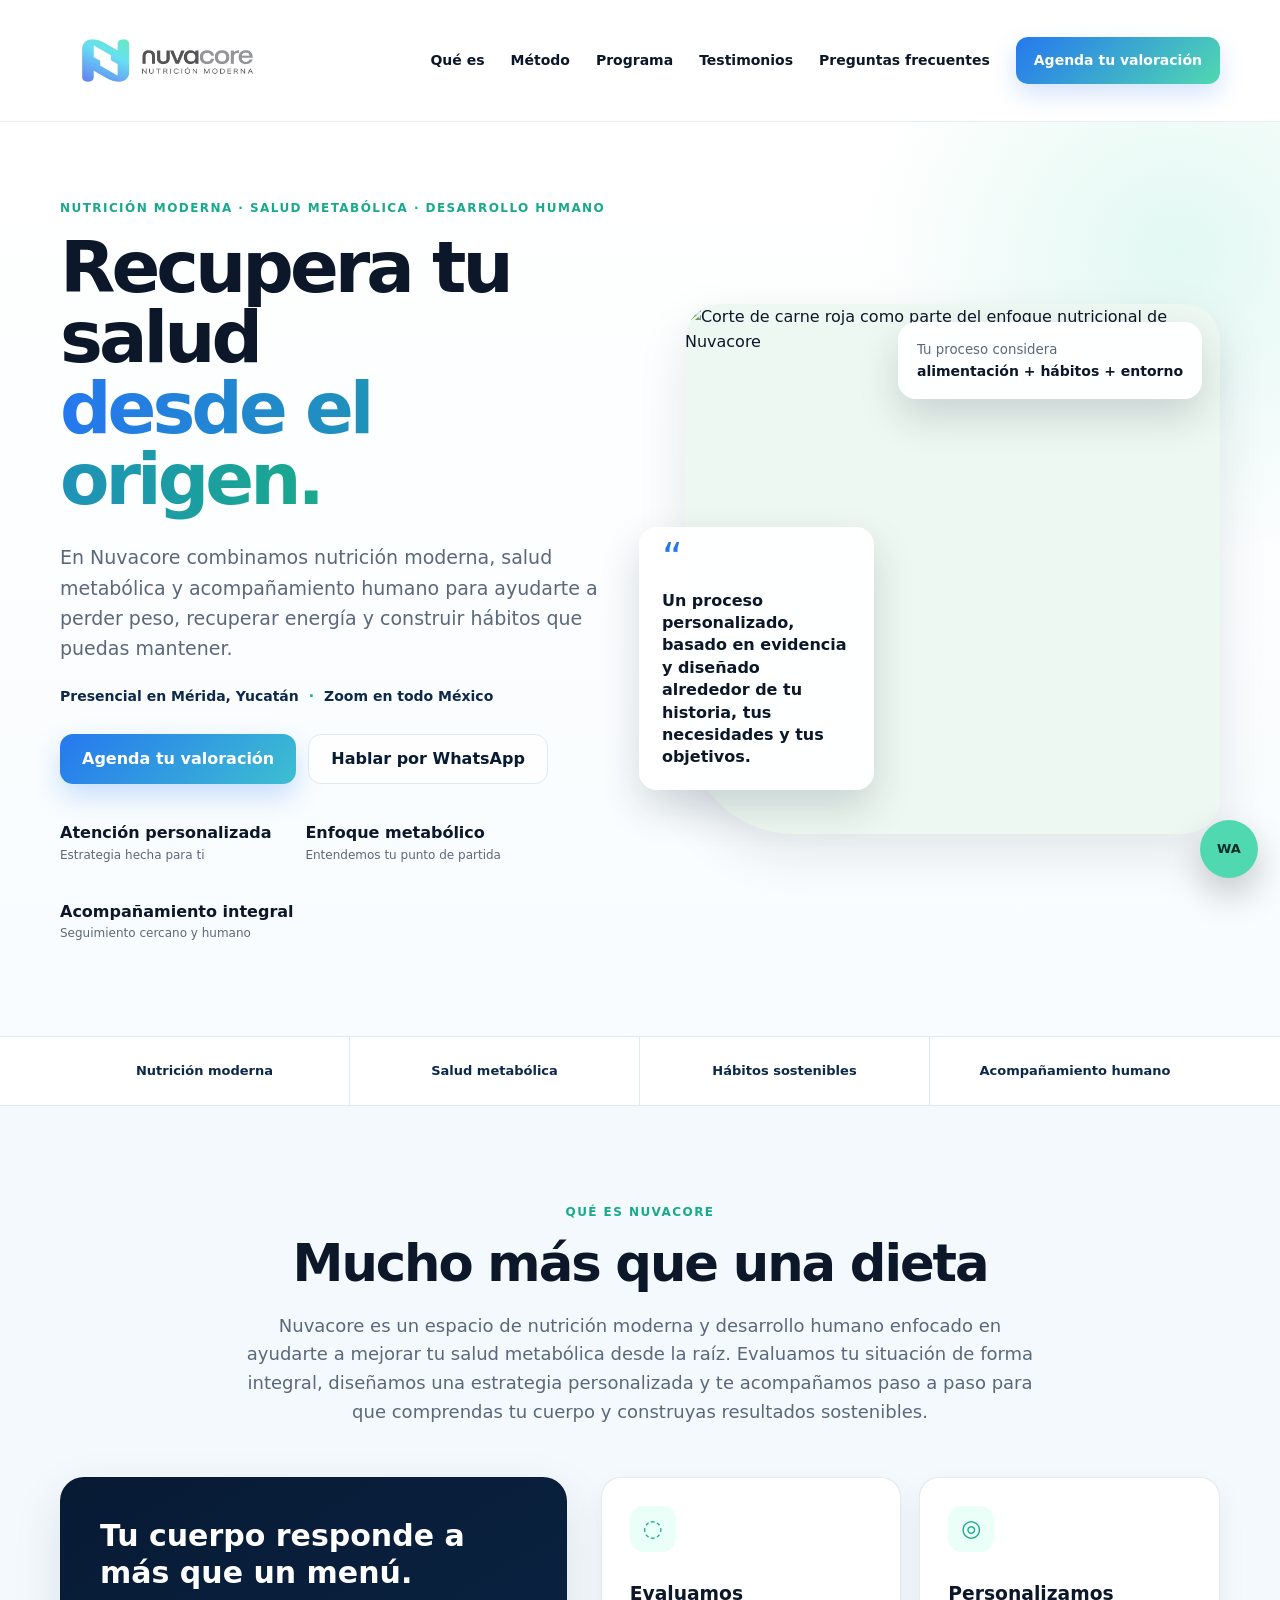
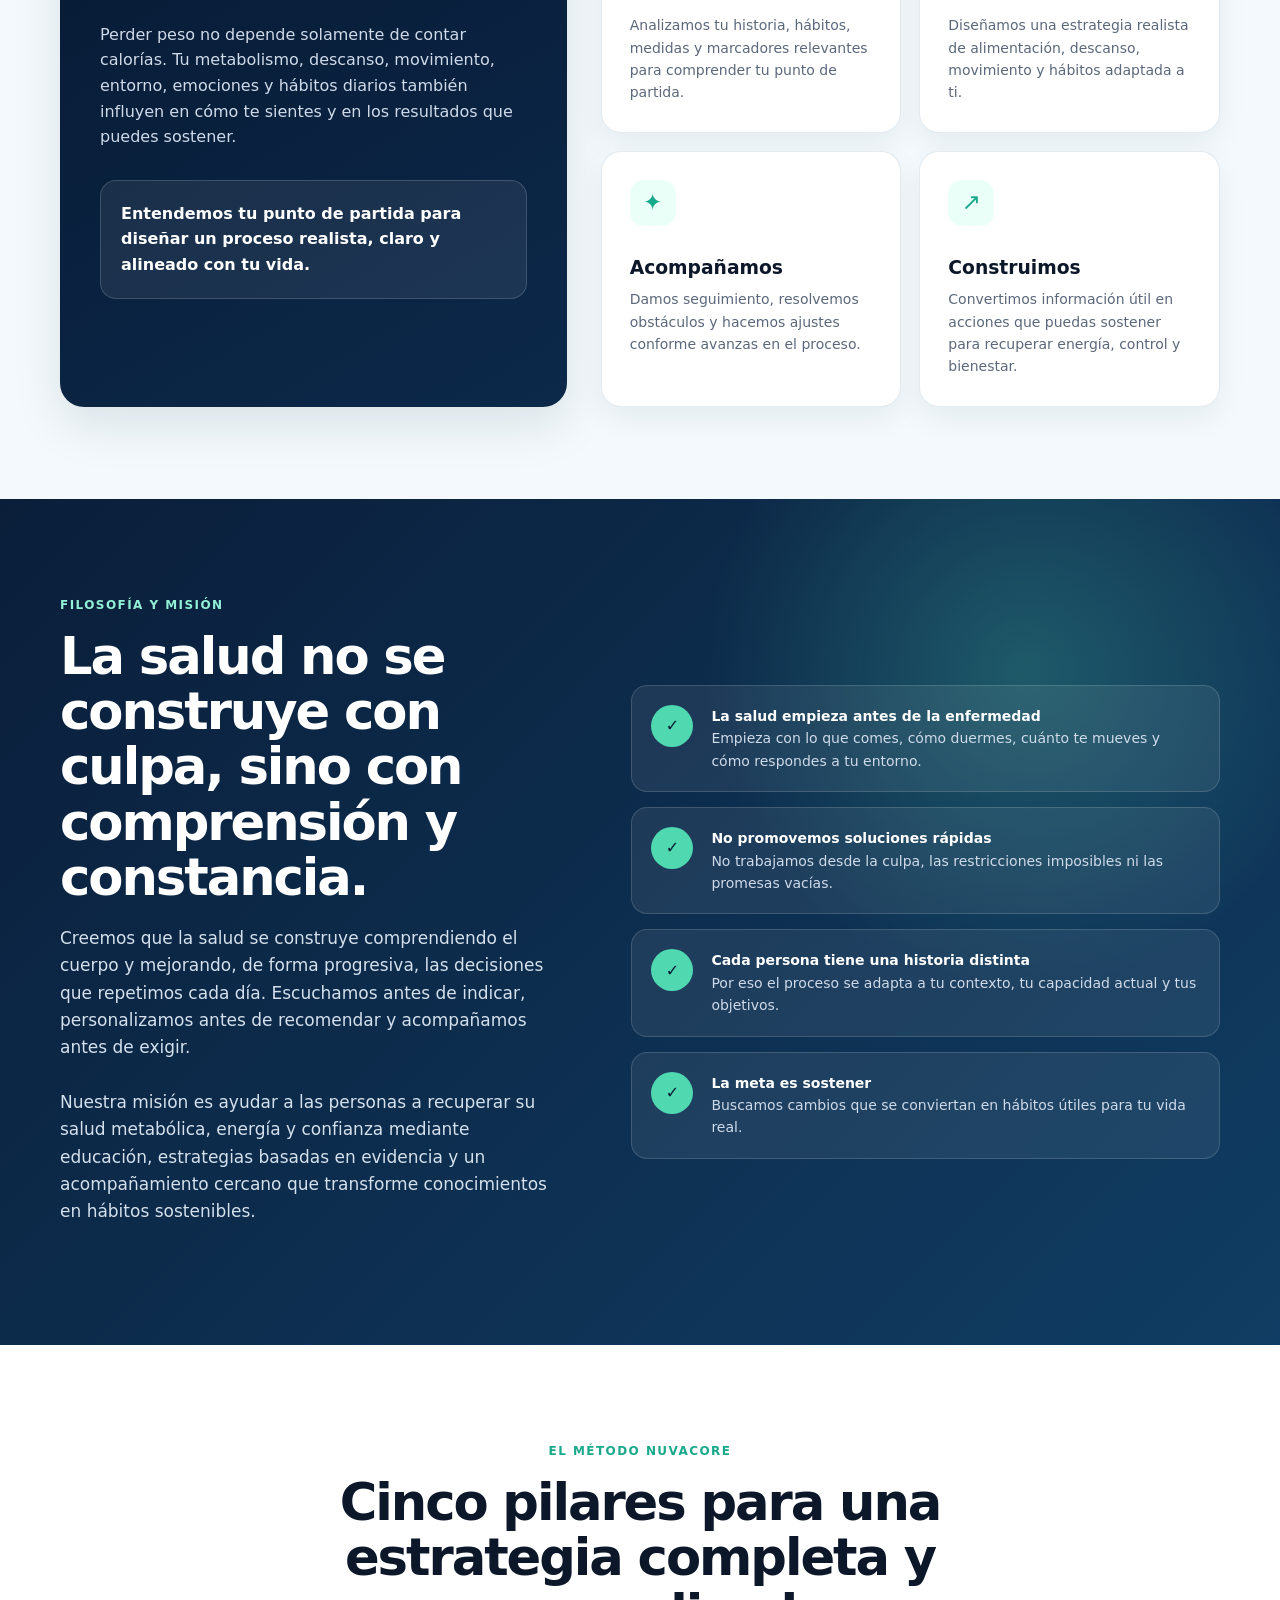
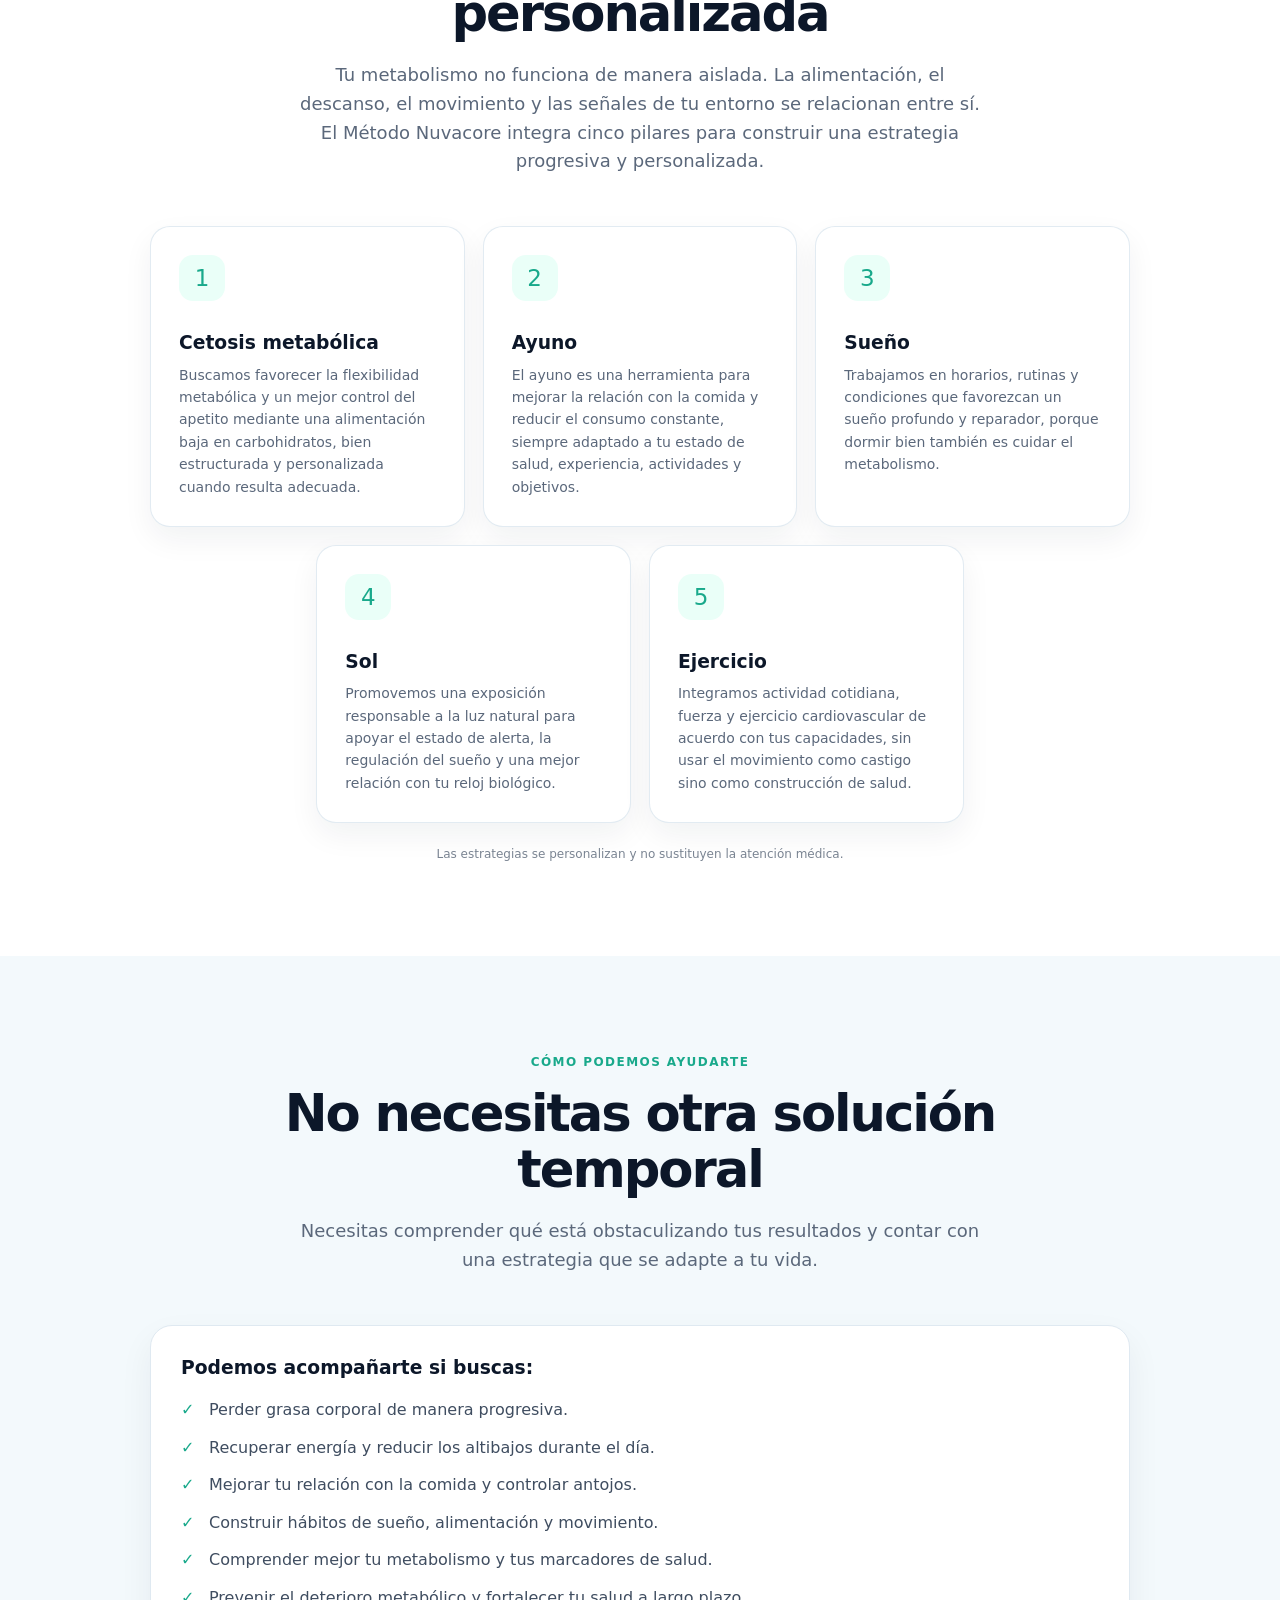
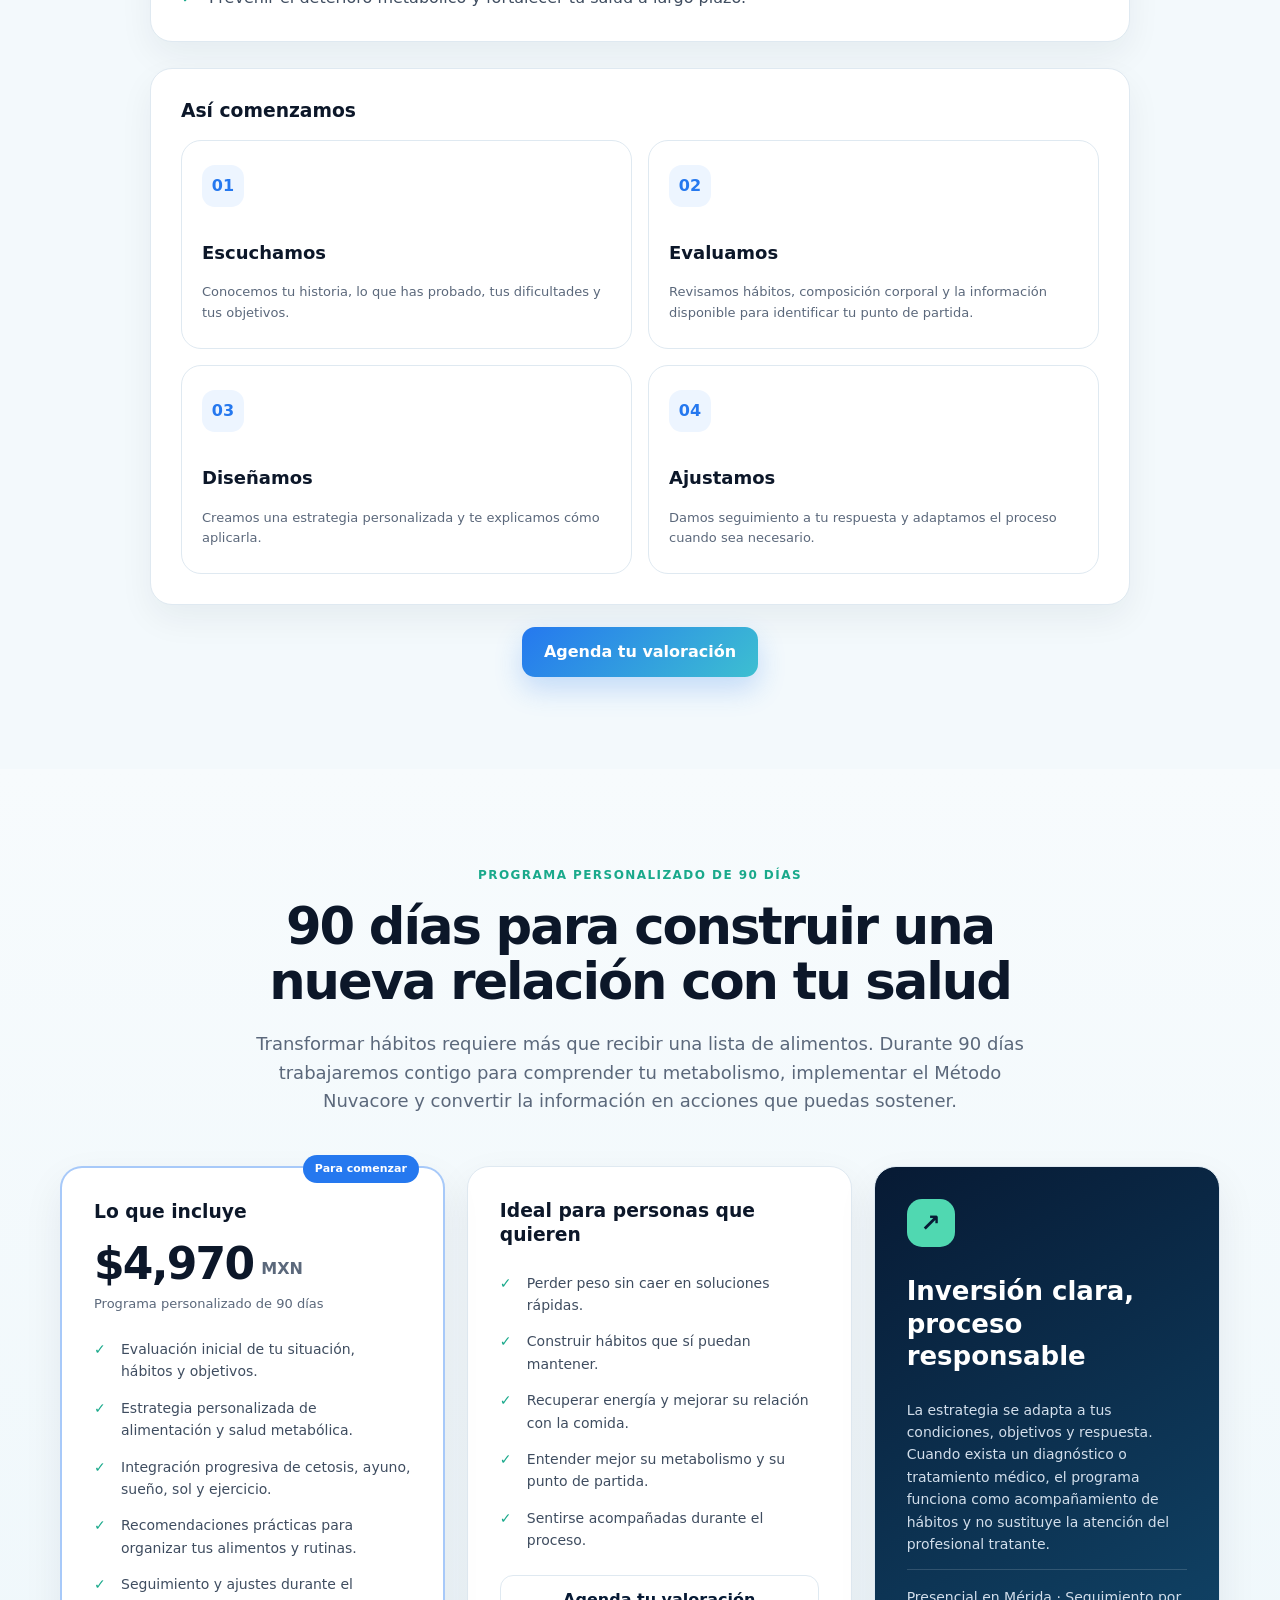
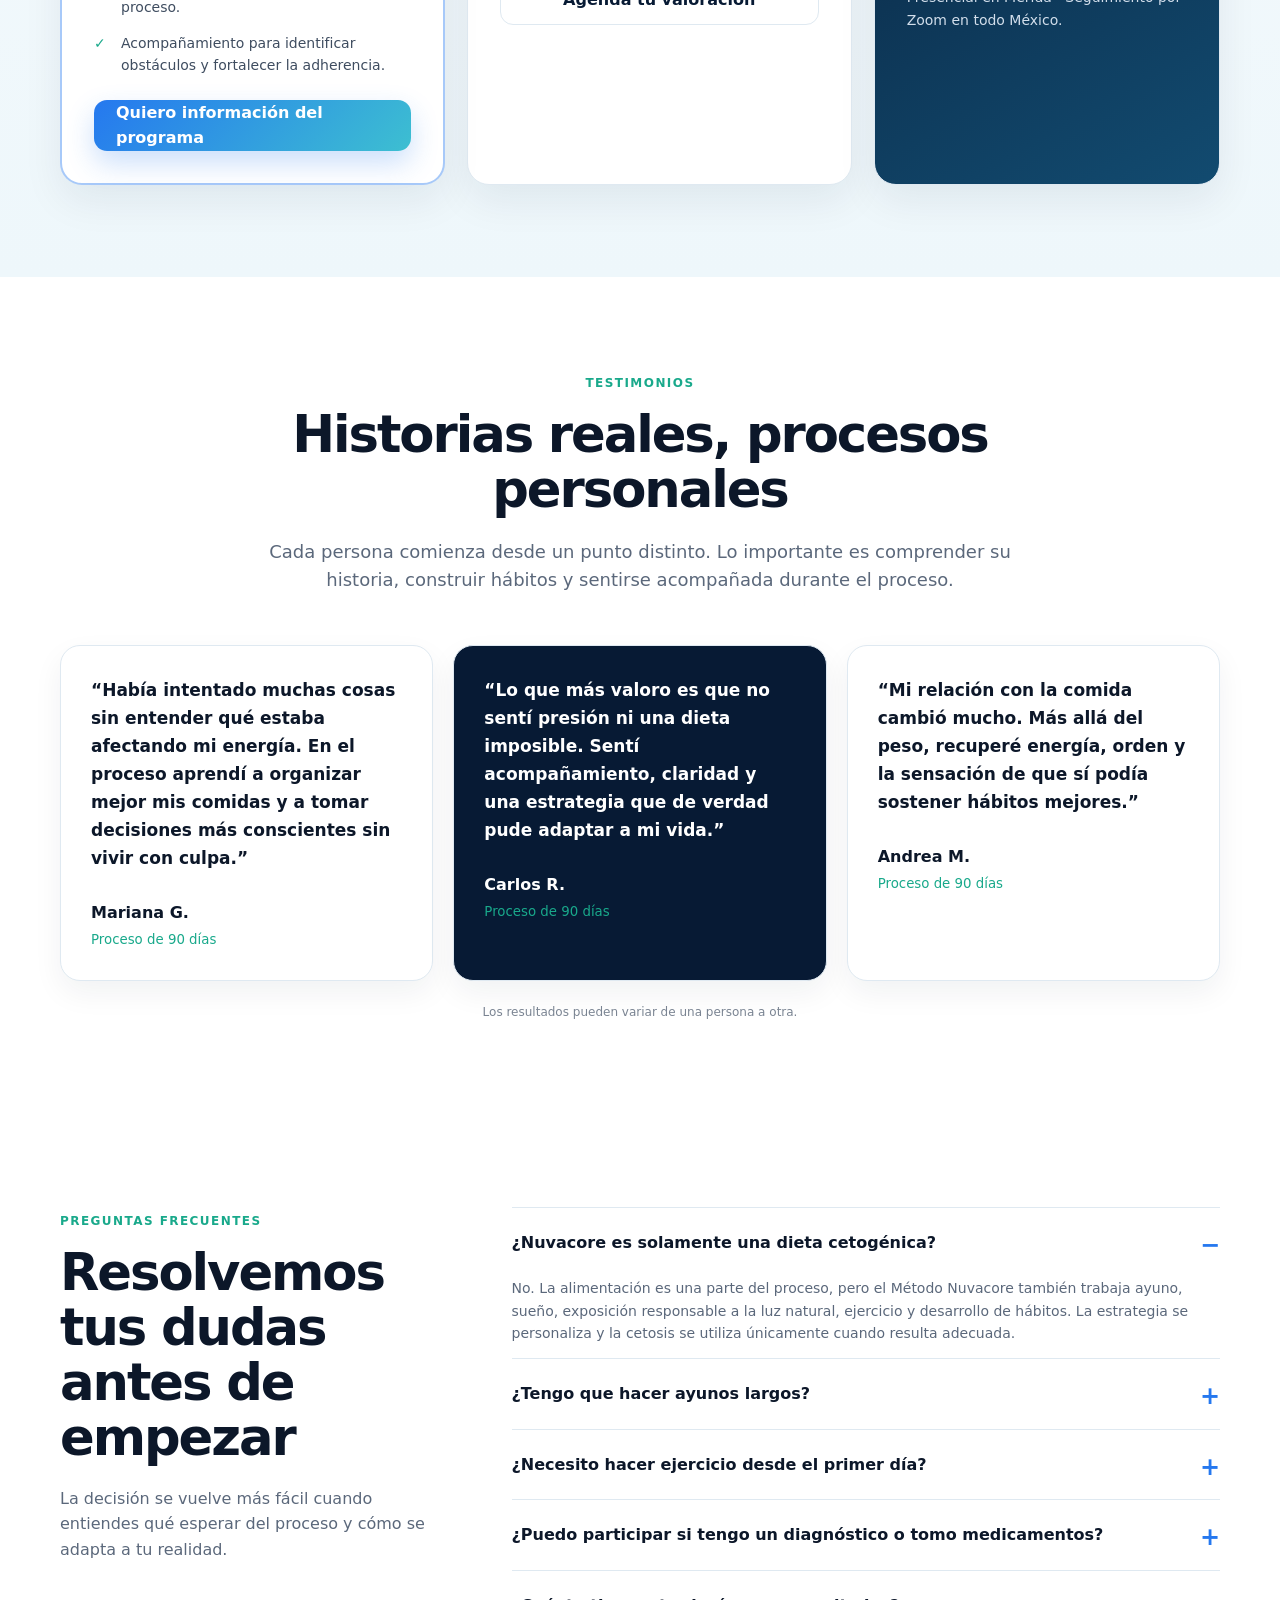
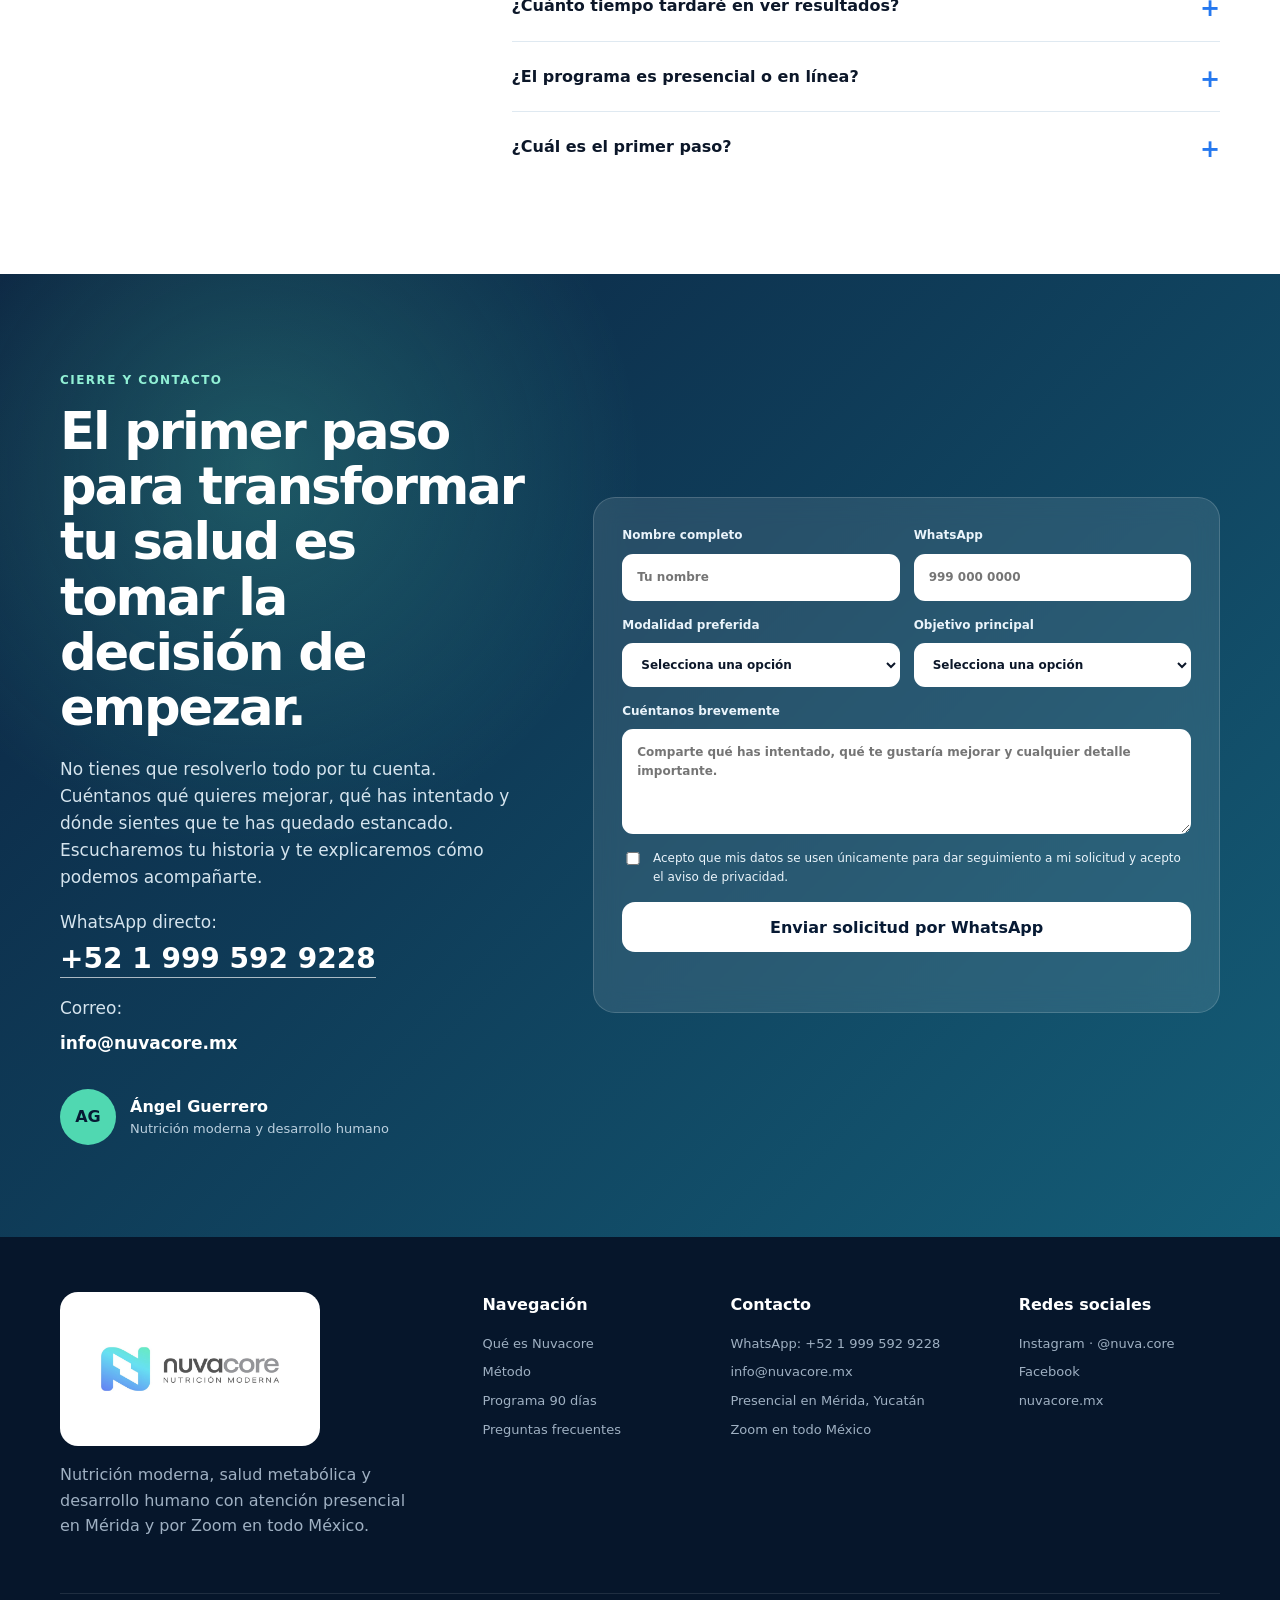
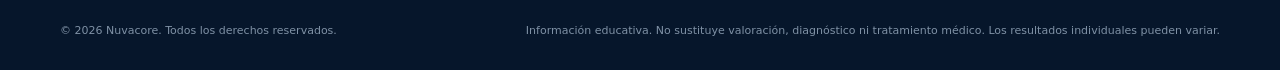
==== commit a4971044: "Rename index(4).html to index.html" ====
--- a/index.html
+++ b/index.html
@@ -13,7 +13,7 @@
   <link rel="canonical" href="https://nuvacore.mx/" />
   <link rel="alternate" hreflang="es-MX" href="https://nuvacore.mx/" />
   <link rel="icon" type="image/png" href="assets/favicon-nuvacore.png" />
-  <link rel="preload" as="image" href="assets/hero-red-meat.svg" fetchpriority="high" />
+  <link rel="preload" as="image" href="https://images.unsplash.com/photo-1690983330536-3b0089d07cf9?auto=format&fit=crop&fm=jpg&q=85&w=1600" fetchpriority="high" />
   <link rel="stylesheet" href="styles.css" />
 
   <meta property="og:locale" content="es_MX" />
@@ -51,6 +51,7 @@
         "logo": { "@type": "ImageObject", "url": "https://nuvacore.mx/assets/logo-nuvacore.png" },
         "image": "https://nuvacore.mx/assets/og-nutricion-moderna.jpg",
         "telephone": "+52 999 592 9228",
+        "email": "info@nuvacore.mx",
         "sameAs": [
           "https://www.instagram.com/nuva.core",
           "https://www.facebook.com/share/1D55UPzw7P/"
@@ -161,7 +162,7 @@
 
         <div class="hero-visual reveal delay-1">
           <div class="hero-image-wrap">
-            <img src="assets/hero-red-meat.svg" alt="Corte de carne roja como parte del enfoque nutricional de Nuvacore" fetchpriority="high" decoding="async" width="390" height="315" />
+            <img src="https://images.unsplash.com/photo-1690983330536-3b0089d07cf9?auto=format&fit=crop&fm=jpg&q=85&w=1600" alt="Corte de carne roja como parte del enfoque nutricional de Nuvacore" fetchpriority="high" decoding="async" width="390" height="315" />
             <div class="floating-card quote-card">
               <span aria-hidden="true">“</span>
               <p>Un proceso personalizado, basado en evidencia y diseñado alrededor de tu historia, tus necesidades y tus objetivos.</p>
@@ -432,6 +433,7 @@
           <h2>El primer paso para transformar tu salud es tomar la decisión de empezar.</h2>
           <p>No tienes que resolverlo todo por tu cuenta. Cuéntanos qué quieres mejorar, qué has intentado y dónde sientes que te has quedado estancado. Escucharemos tu historia y te explicaremos cómo podemos acompañarte.</p>
           <p class="contact-direct"><span>WhatsApp directo:</span><a class="inline-whatsapp whatsapp-link" href="#" data-message="Hola, me gustaría perder peso y recuperar mi salud. Quiero información para agendar una valoración."><span class="contact-phone-line">+52 1 999 592 9228</span></a></p>
+          <p class="contact-direct"><span>Correo:</span><a class="inline-whatsapp" href="mailto:info@nuvacore.mx">info@nuvacore.mx</a></p>
           <div class="contact-person">
             <div class="avatar">AG</div>
             <div><strong>Ángel Guerrero</strong><span>Nutrición moderna y desarrollo humano</span></div>
@@ -487,7 +489,7 @@
           <small>Al hacer clic, se abrirá WhatsApp con un mensaje listo para agendar tu valoración.</small>
         </div>
         <div class="exit-popup__media">
-          <img src="assets/hero-red-meat.svg" alt="Corte de carne roja como parte del enfoque de Nuvacore" />
+          <img src="https://images.unsplash.com/photo-1690983330536-3b0089d07cf9?auto=format&fit=crop&fm=jpg&q=85&w=1600" alt="Corte de carne roja como parte del enfoque de Nuvacore" />
         </div>
       </div>
     </div>
@@ -500,7 +502,7 @@
         <p>Nutrición moderna, salud metabólica y desarrollo humano con atención presencial en Mérida y por Zoom en todo México.</p>
       </div>
       <div><strong>Navegación</strong><a href="#que-es">Qué es Nuvacore</a><a href="#metodo">Método</a><a href="#programa">Programa 90 días</a><a href="#faq">Preguntas frecuentes</a></div>
-      <div><strong>Contacto</strong><a class="whatsapp-link" href="#" data-message="Hola, me gustaría perder peso y recuperar mi salud. Quiero información para agendar una valoración.">WhatsApp: +52 1 999 592 9228</a><span>Presencial en Mérida, Yucatán</span><span>Zoom en todo México</span></div>
+      <div><strong>Contacto</strong><a class="whatsapp-link" href="#" data-message="Hola, me gustaría perder peso y recuperar mi salud. Quiero información para agendar una valoración.">WhatsApp: +52 1 999 592 9228</a><a href="mailto:info@nuvacore.mx">info@nuvacore.mx</a><span>Presencial en Mérida, Yucatán</span><span>Zoom en todo México</span></div>
       <div><strong>Redes sociales</strong><a href="https://www.instagram.com/nuva.core?igsh=MWx6YjdwNGN0MWNlaw%3D%3D&amp;utm_source=qr" target="_blank" rel="noopener noreferrer">Instagram · @nuva.core</a><a href="https://www.facebook.com/share/1D55UPzw7P/?mibextid=wwXIfr" target="_blank" rel="noopener noreferrer">Facebook</a><a href="https://nuvacore.mx/" target="_blank" rel="noopener noreferrer">nuvacore.mx</a></div>
     </div>
     <div class="container footer-bottom">
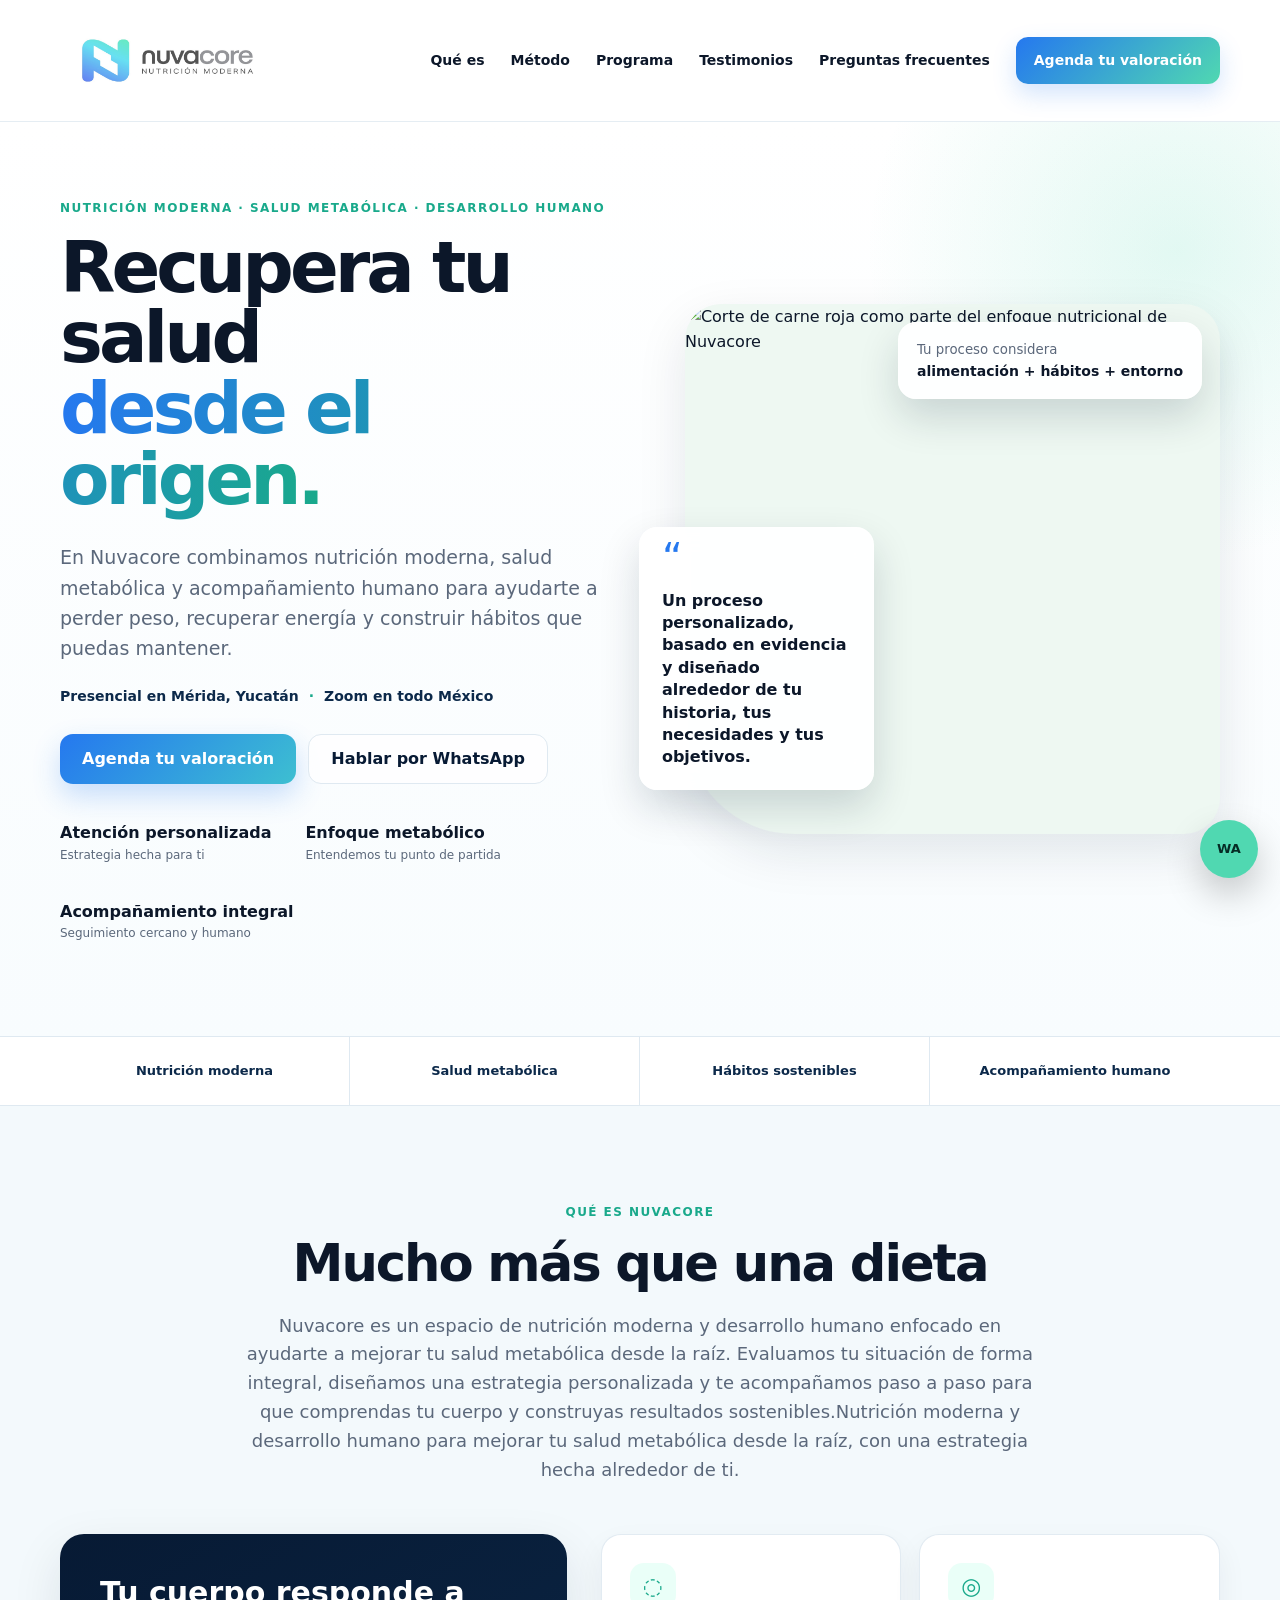
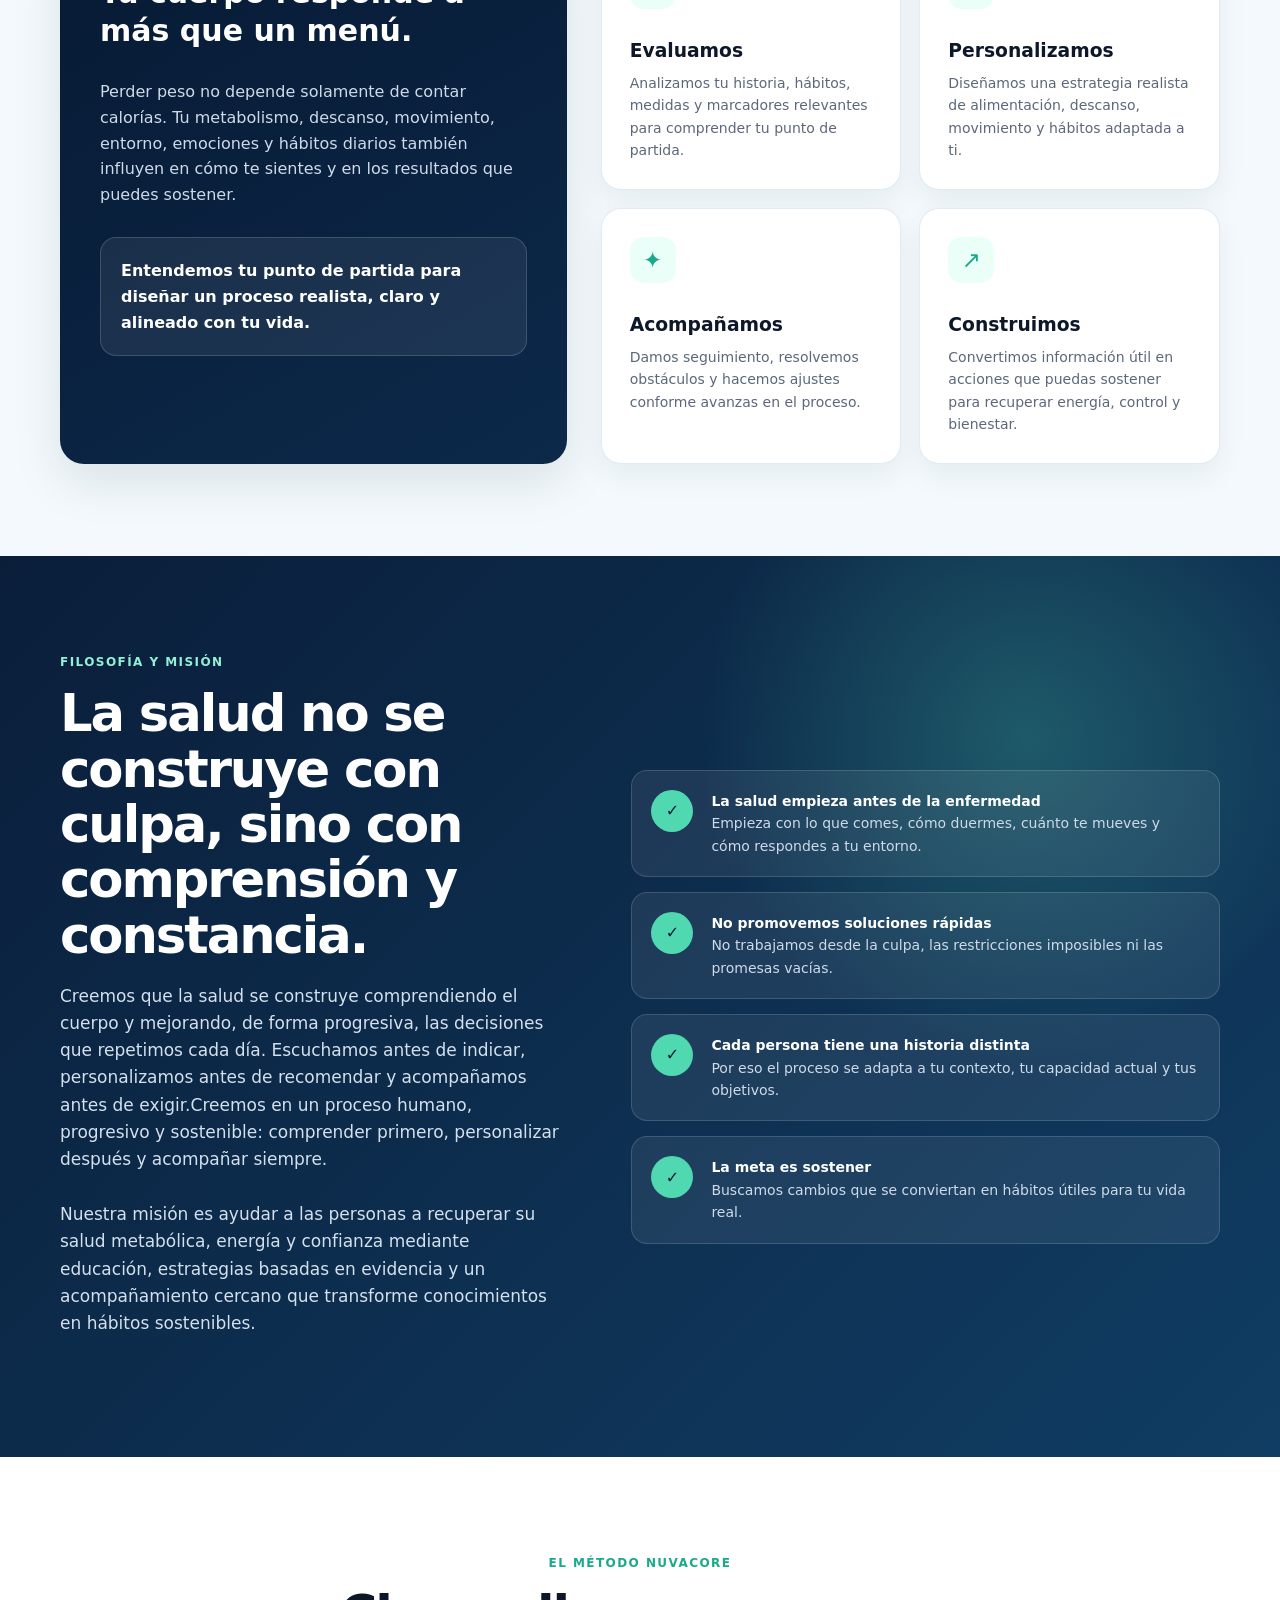
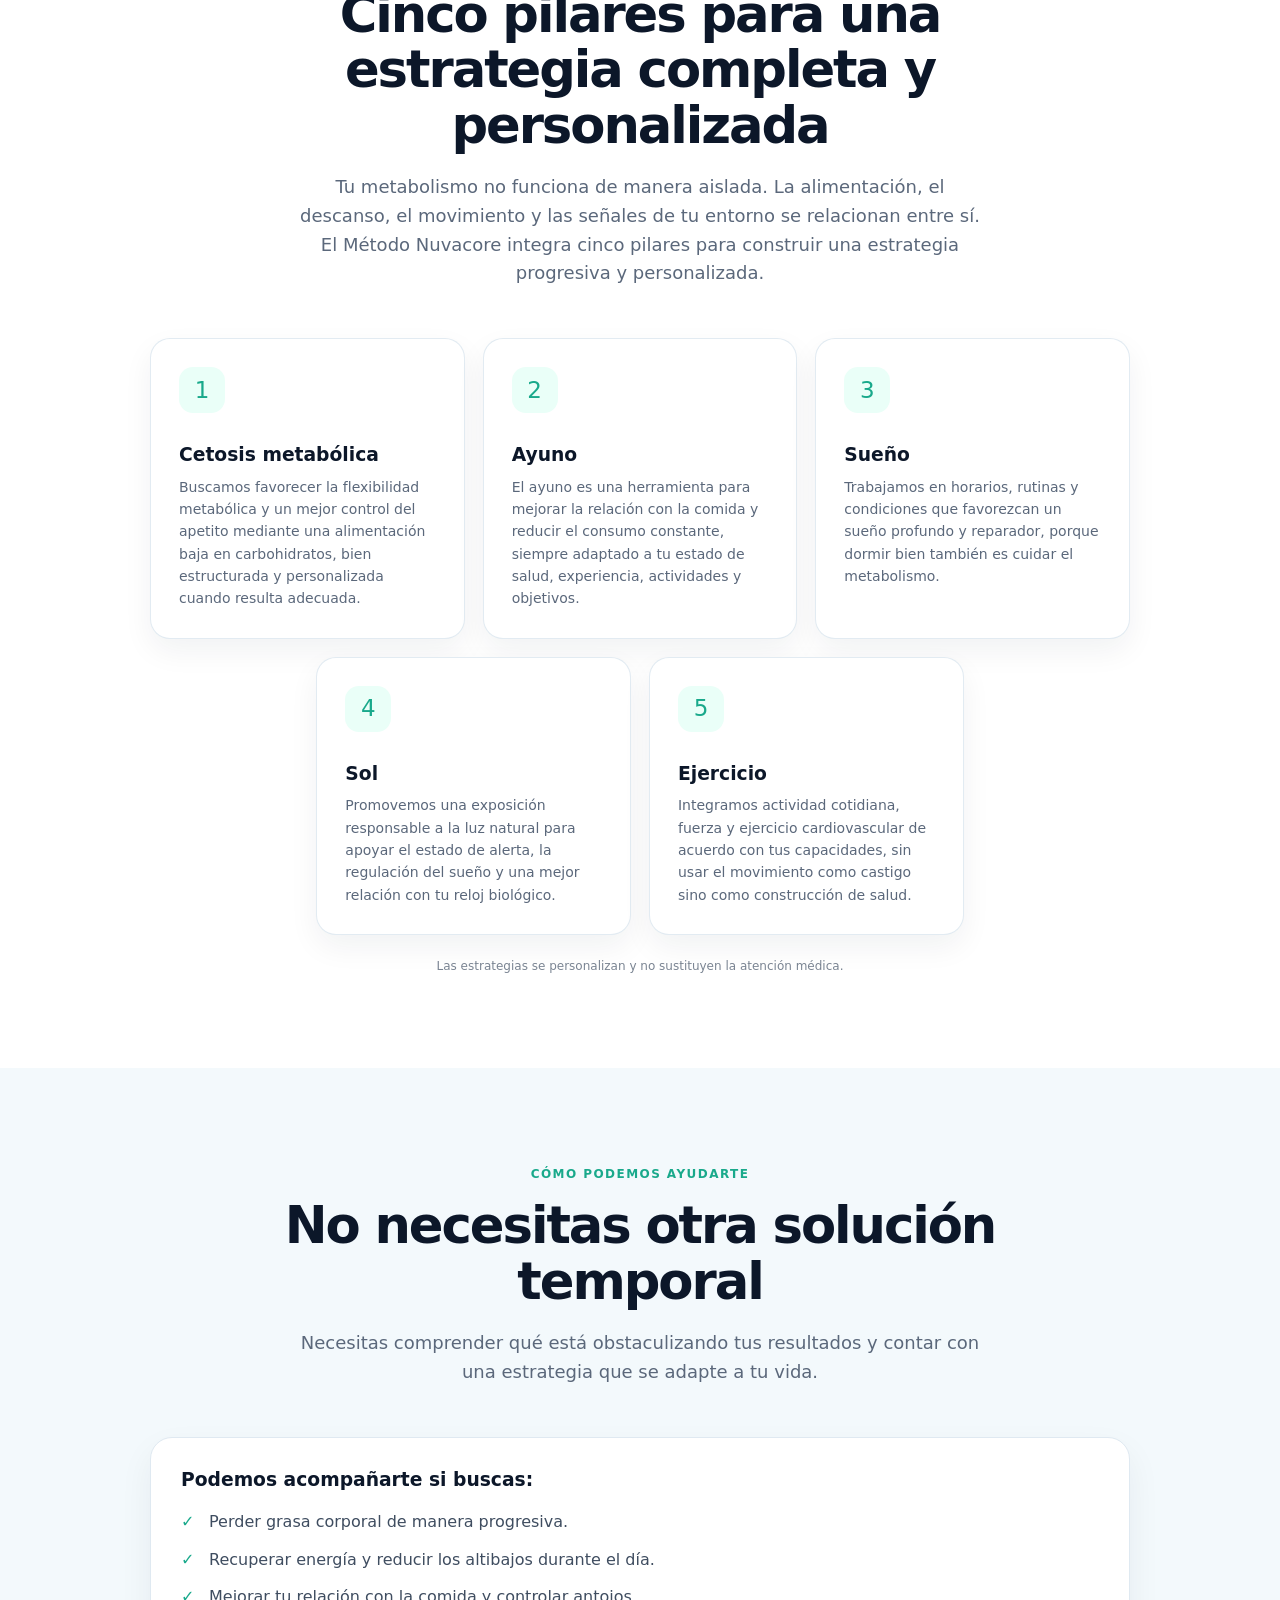
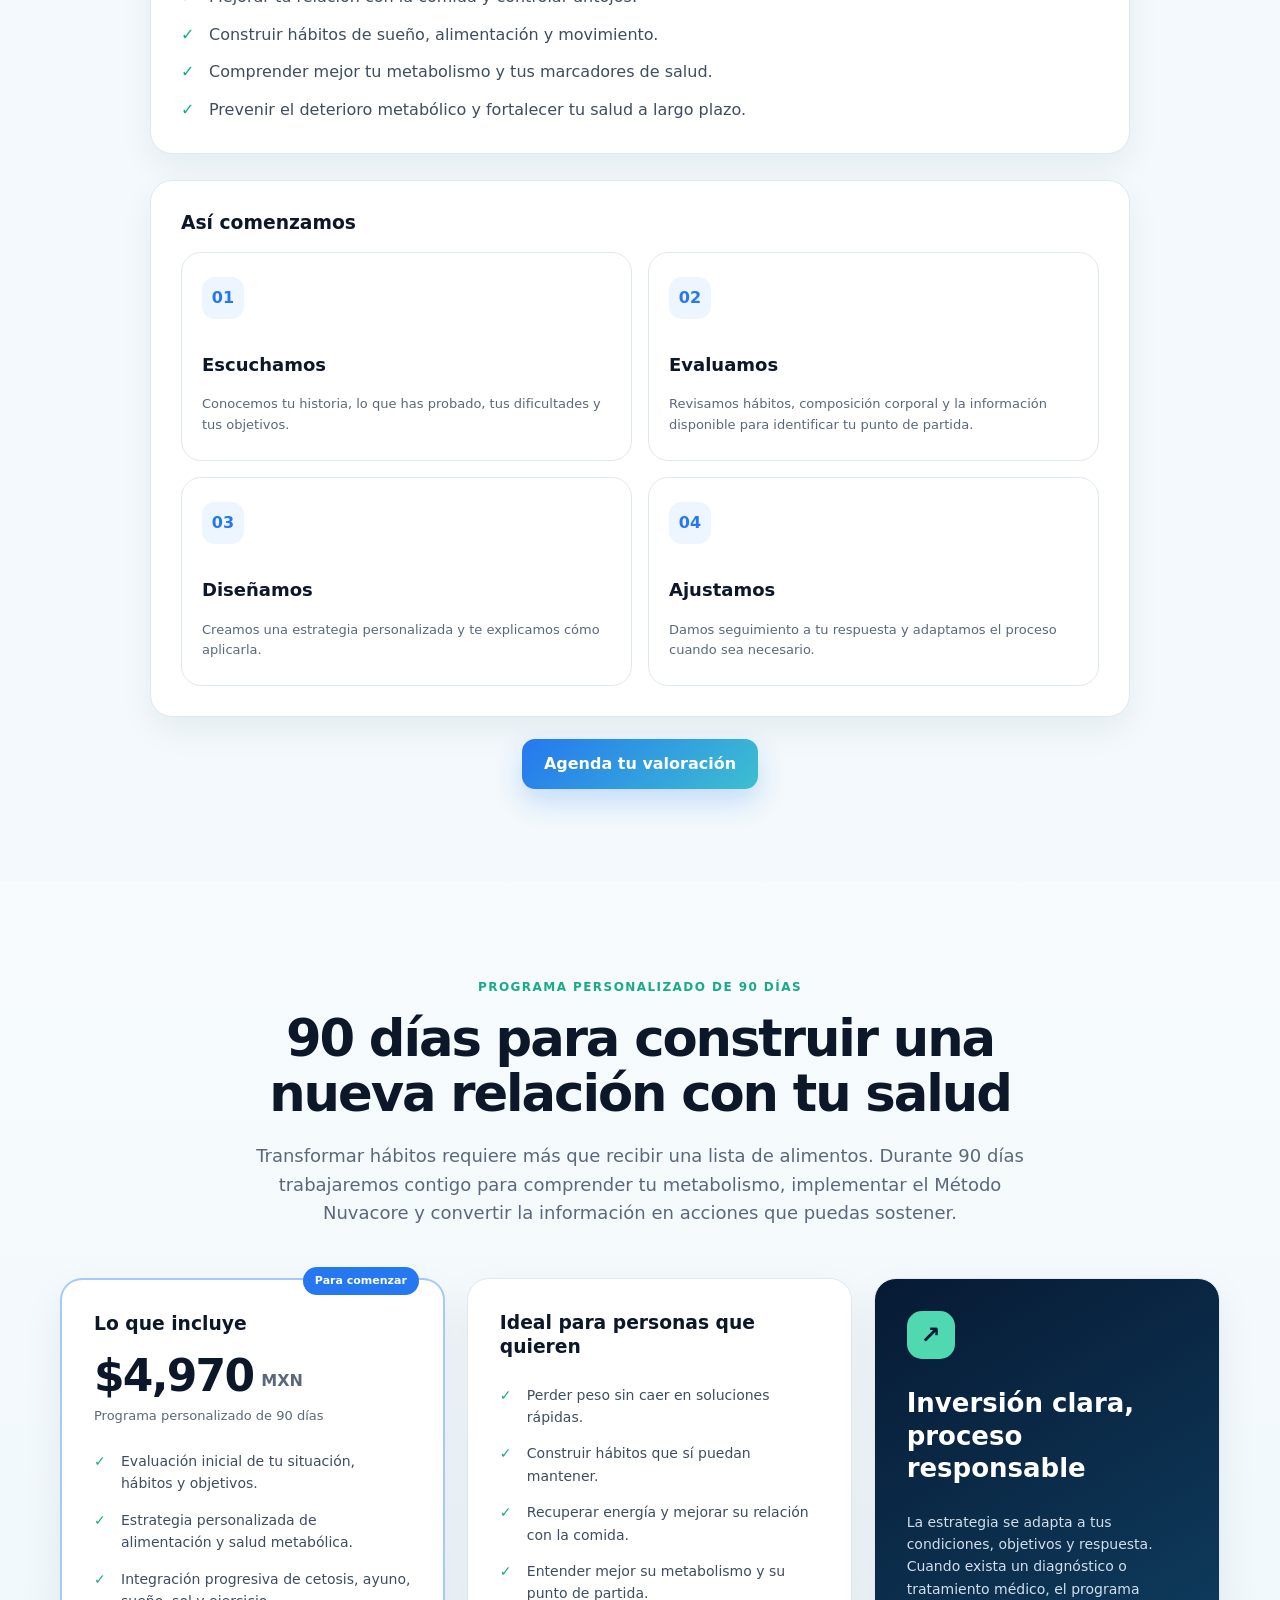
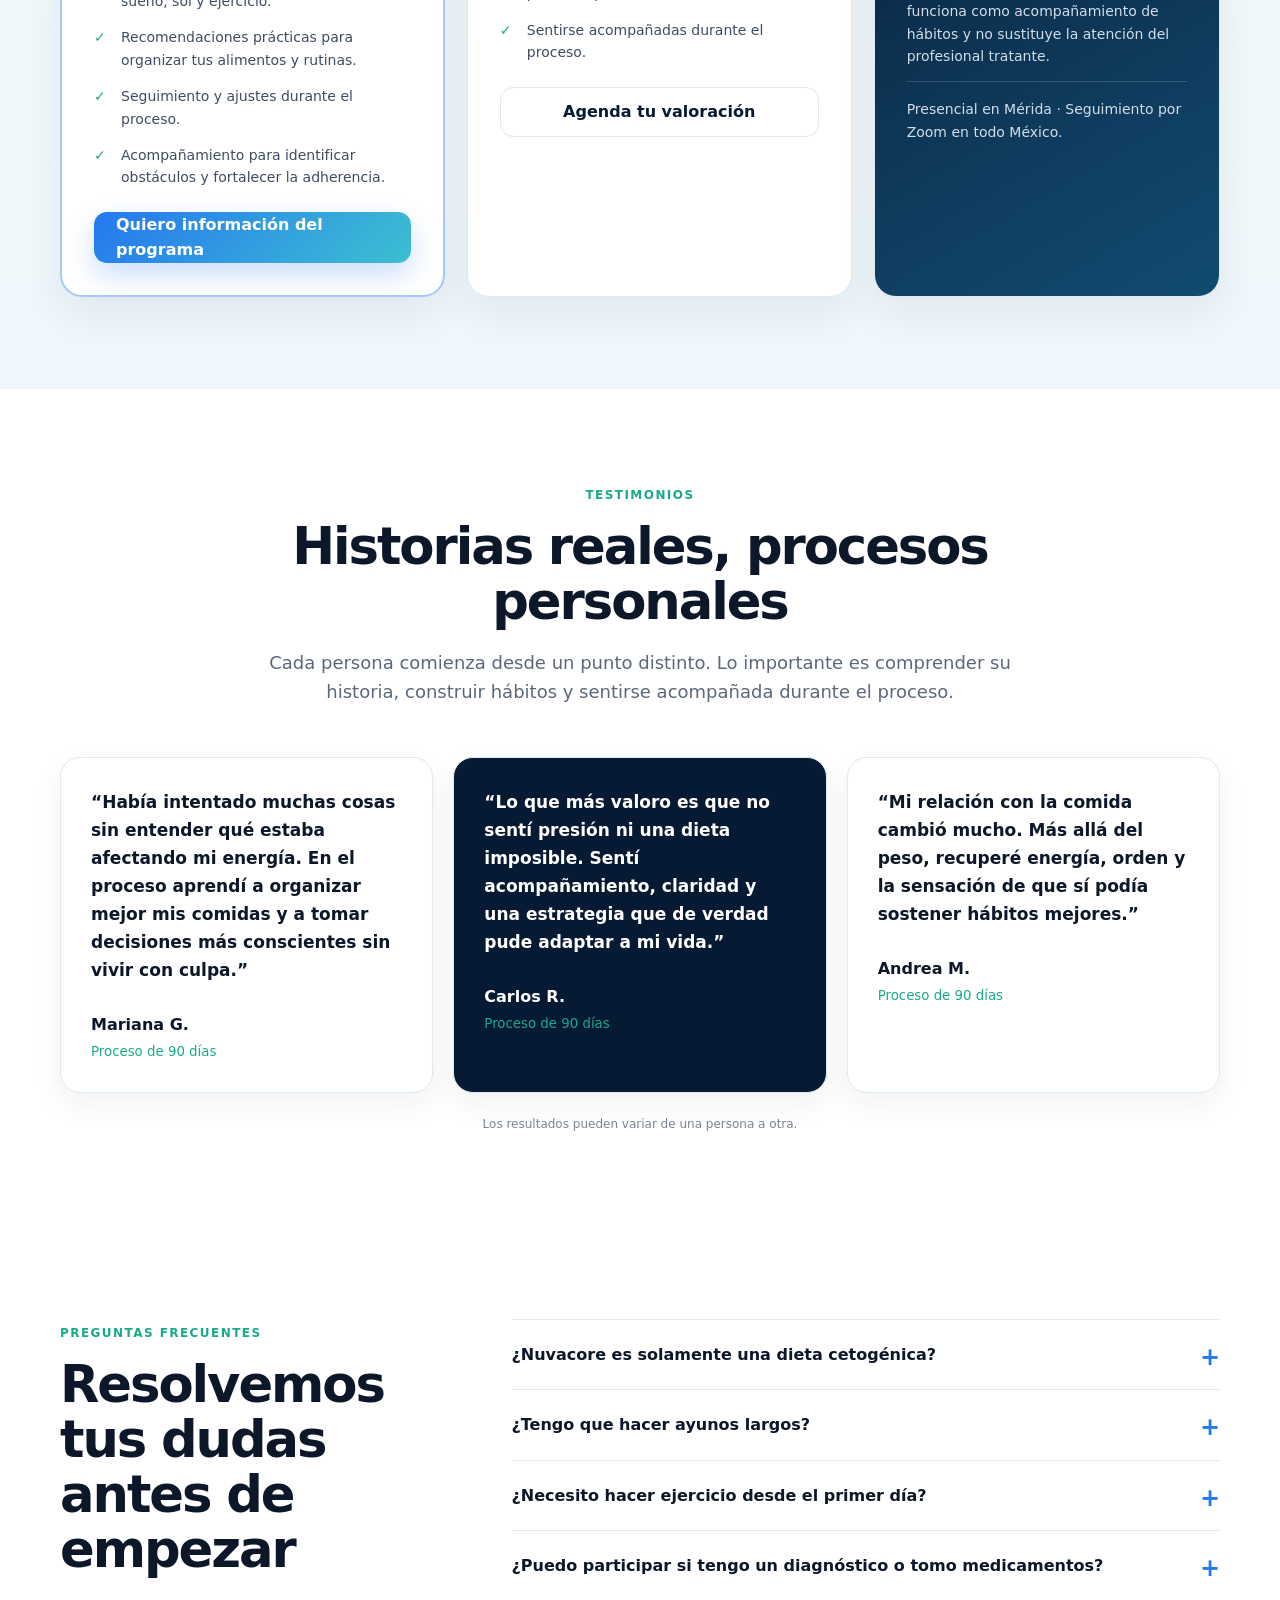
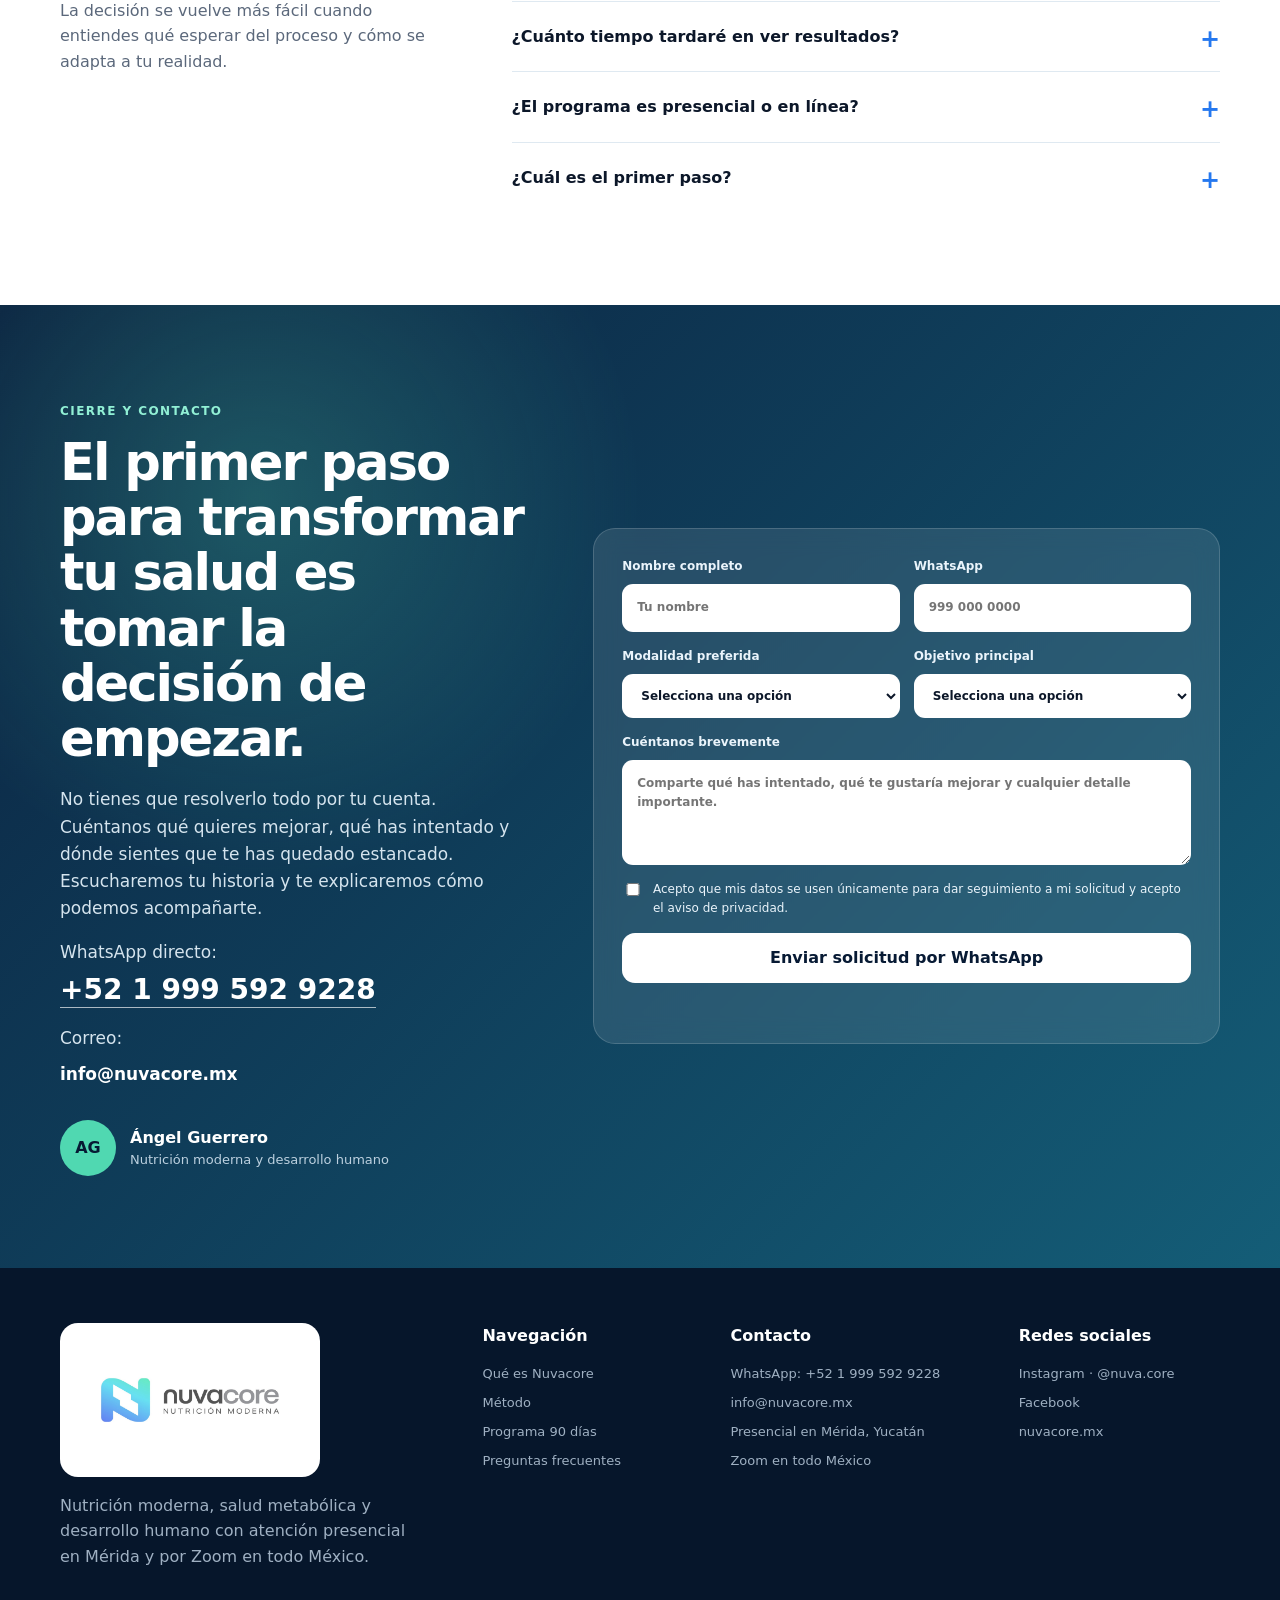
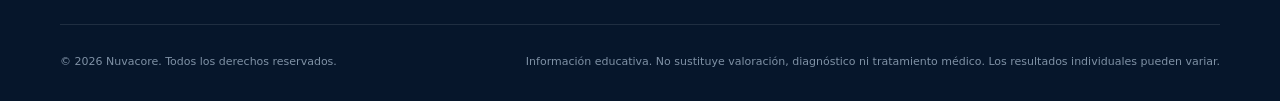
==== commit f0fd9f01: "Update index.html" ====
--- a/index.html
+++ b/index.html
@@ -142,7 +142,7 @@
   </header>
 
   <main id="contenido">
-    <section class="hero section" id="hero">
+    <section class="hero section mobile-premium-hero" id="hero">
       <div class="container hero-grid">
         <div class="hero-copy reveal">
           <span class="eyebrow">Nutrición moderna · Salud metabólica · Desarrollo humano</span>
@@ -185,12 +185,12 @@
       </div>
     </section>
 
-    <section class="section method" id="que-es">
+    <section class="section method mobile-condensed" id="que-es">
       <div class="container">
         <div class="section-heading centered reveal">
           <span class="eyebrow">Qué es Nuvacore</span>
           <h2>Mucho más que una dieta</h2>
-          <p>Nuvacore es un espacio de nutrición moderna y desarrollo humano enfocado en ayudarte a mejorar tu salud metabólica desde la raíz. Evaluamos tu situación de forma integral, diseñamos una estrategia personalizada y te acompañamos paso a paso para que comprendas tu cuerpo y construyas resultados sostenibles.</p>
+          <p><span class="desktop-copy">Nuvacore es un espacio de nutrición moderna y desarrollo humano enfocado en ayudarte a mejorar tu salud metabólica desde la raíz. Evaluamos tu situación de forma integral, diseñamos una estrategia personalizada y te acompañamos paso a paso para que comprendas tu cuerpo y construyas resultados sostenibles.</span><span class="mobile-copy">Nutrición moderna y desarrollo humano para mejorar tu salud metabólica desde la raíz, con una estrategia hecha alrededor de ti.</span></p>
         </div>
 
         <div class="method-layout">
@@ -226,12 +226,12 @@
       </div>
     </section>
 
-    <section class="section difference" id="filosofia">
+    <section class="section difference mobile-condensed" id="filosofia">
       <div class="container difference-grid">
         <div class="difference-copy reveal">
           <span class="eyebrow light">Filosofía y misión</span>
           <h2>La salud no se construye con culpa, sino con comprensión y constancia.</h2>
-          <p>Creemos que la salud se construye comprendiendo el cuerpo y mejorando, de forma progresiva, las decisiones que repetimos cada día. Escuchamos antes de indicar, personalizamos antes de recomendar y acompañamos antes de exigir.</p>
+          <p><span class="desktop-copy">Creemos que la salud se construye comprendiendo el cuerpo y mejorando, de forma progresiva, las decisiones que repetimos cada día. Escuchamos antes de indicar, personalizamos antes de recomendar y acompañamos antes de exigir.</span><span class="mobile-copy">Creemos en un proceso humano, progresivo y sostenible: comprender primero, personalizar después y acompañar siempre.</span></p>
           <p>Nuestra misión es ayudar a las personas a recuperar su salud metabólica, energía y confianza mediante educación, estrategias basadas en evidencia y un acompañamiento cercano que transforme conocimientos en hábitos sostenibles.</p>
         </div>
         <div class="check-panel reveal delay-1">
@@ -243,14 +243,14 @@
       </div>
     </section>
 
-    <section class="section" id="metodo">
+    <section class="section mobile-card-section" id="metodo">
       <div class="container">
         <div class="section-heading centered reveal">
           <span class="eyebrow">El Método Nuvacore</span>
           <h2>Cinco pilares para una estrategia completa y personalizada</h2>
           <p>Tu metabolismo no funciona de manera aislada. La alimentación, el descanso, el movimiento y las señales de tu entorno se relacionan entre sí. El Método Nuvacore integra cinco pilares para construir una estrategia progresiva y personalizada.</p>
         </div>
-        <div class="pillar-grid pillars-5">
+        <div class="pillar-grid pillars-5 mobile-swipe" data-slider-label="Desliza para conocer los cinco pilares">
           <article class="pillar reveal">
             <div class="icon">1</div>
             <h3>Cetosis metabólica</h3>
@@ -281,7 +281,7 @@
       </div>
     </section>
 
-    <section class="section process" id="ayuda">
+    <section class="section process mobile-card-section" id="ayuda">
       <div class="container">
         <div class="section-heading centered reveal">
           <span class="eyebrow">Cómo podemos ayudarte</span>
@@ -291,7 +291,7 @@
         <div class="help-grid">
           <div class="help-card reveal">
             <h3>Podemos acompañarte si buscas:</h3>
-            <ul class="benefit-list">
+            <ul class="benefit-list mobile-swipe" data-slider-label="Desliza para ver cómo podemos ayudarte">
               <li>Perder grasa corporal de manera progresiva.</li>
               <li>Recuperar energía y reducir los altibajos durante el día.</li>
               <li>Mejorar tu relación con la comida y controlar antojos.</li>
@@ -316,7 +316,7 @@
       </div>
     </section>
 
-    <section class="section pricing" id="programa">
+    <section class="section pricing mobile-condensed" id="programa">
       <div class="container">
         <div class="section-heading centered reveal">
           <span class="eyebrow">Programa personalizado de 90 días</span>
@@ -361,14 +361,14 @@
       </div>
     </section>
 
-    <section class="section transformations" id="testimonios">
+    <section class="section transformations mobile-card-section" id="testimonios">
       <div class="container">
         <div class="section-heading centered reveal">
           <span class="eyebrow">Testimonios</span>
           <h2>Historias reales, procesos personales</h2>
           <p>Cada persona comienza desde un punto distinto. Lo importante es comprender su historia, construir hábitos y sentirse acompañada durante el proceso.</p>
         </div>
-        <div class="testimonial-grid">
+        <div class="testimonial-grid mobile-swipe" data-slider-label="Desliza para leer más historias">
           <figure class="testimonial reveal">
             <blockquote>“Había intentado muchas cosas sin entender qué estaba afectando mi energía. En el proceso aprendí a organizar mejor mis comidas y a tomar decisiones más conscientes sin vivir con culpa.”</blockquote>
             <figcaption><span>Mariana G.</span><small>Proceso de 90 días</small></figcaption>
@@ -386,7 +386,7 @@
       </div>
     </section>
 
-    <section class="section faq-section" id="faq">
+    <section class="section faq-section mobile-accordion" id="faq">
       <div class="container faq-grid">
         <div class="faq-intro reveal">
           <span class="eyebrow">Preguntas frecuentes</span>
@@ -394,7 +394,7 @@
           <p>La decisión se vuelve más fácil cuando entiendes qué esperar del proceso y cómo se adapta a tu realidad.</p>
         </div>
         <div class="faq-list reveal delay-1">
-          <details open>
+          <details>
             <summary>¿Nuvacore es solamente una dieta cetogénica?</summary>
             <p>No. La alimentación es una parte del proceso, pero el Método Nuvacore también trabaja ayuno, sueño, exposición responsable a la luz natural, ejercicio y desarrollo de hábitos. La estrategia se personaliza y la cetosis se utiliza únicamente cuando resulta adecuada.</p>
           </details>
@@ -426,7 +426,7 @@
       </div>
     </section>
 
-    <section class="section contact" id="agenda">
+    <section class="section contact mobile-contact" id="agenda">
       <div class="container contact-grid">
         <div class="contact-copy reveal">
           <span class="eyebrow light">Cierre y contacto</span>
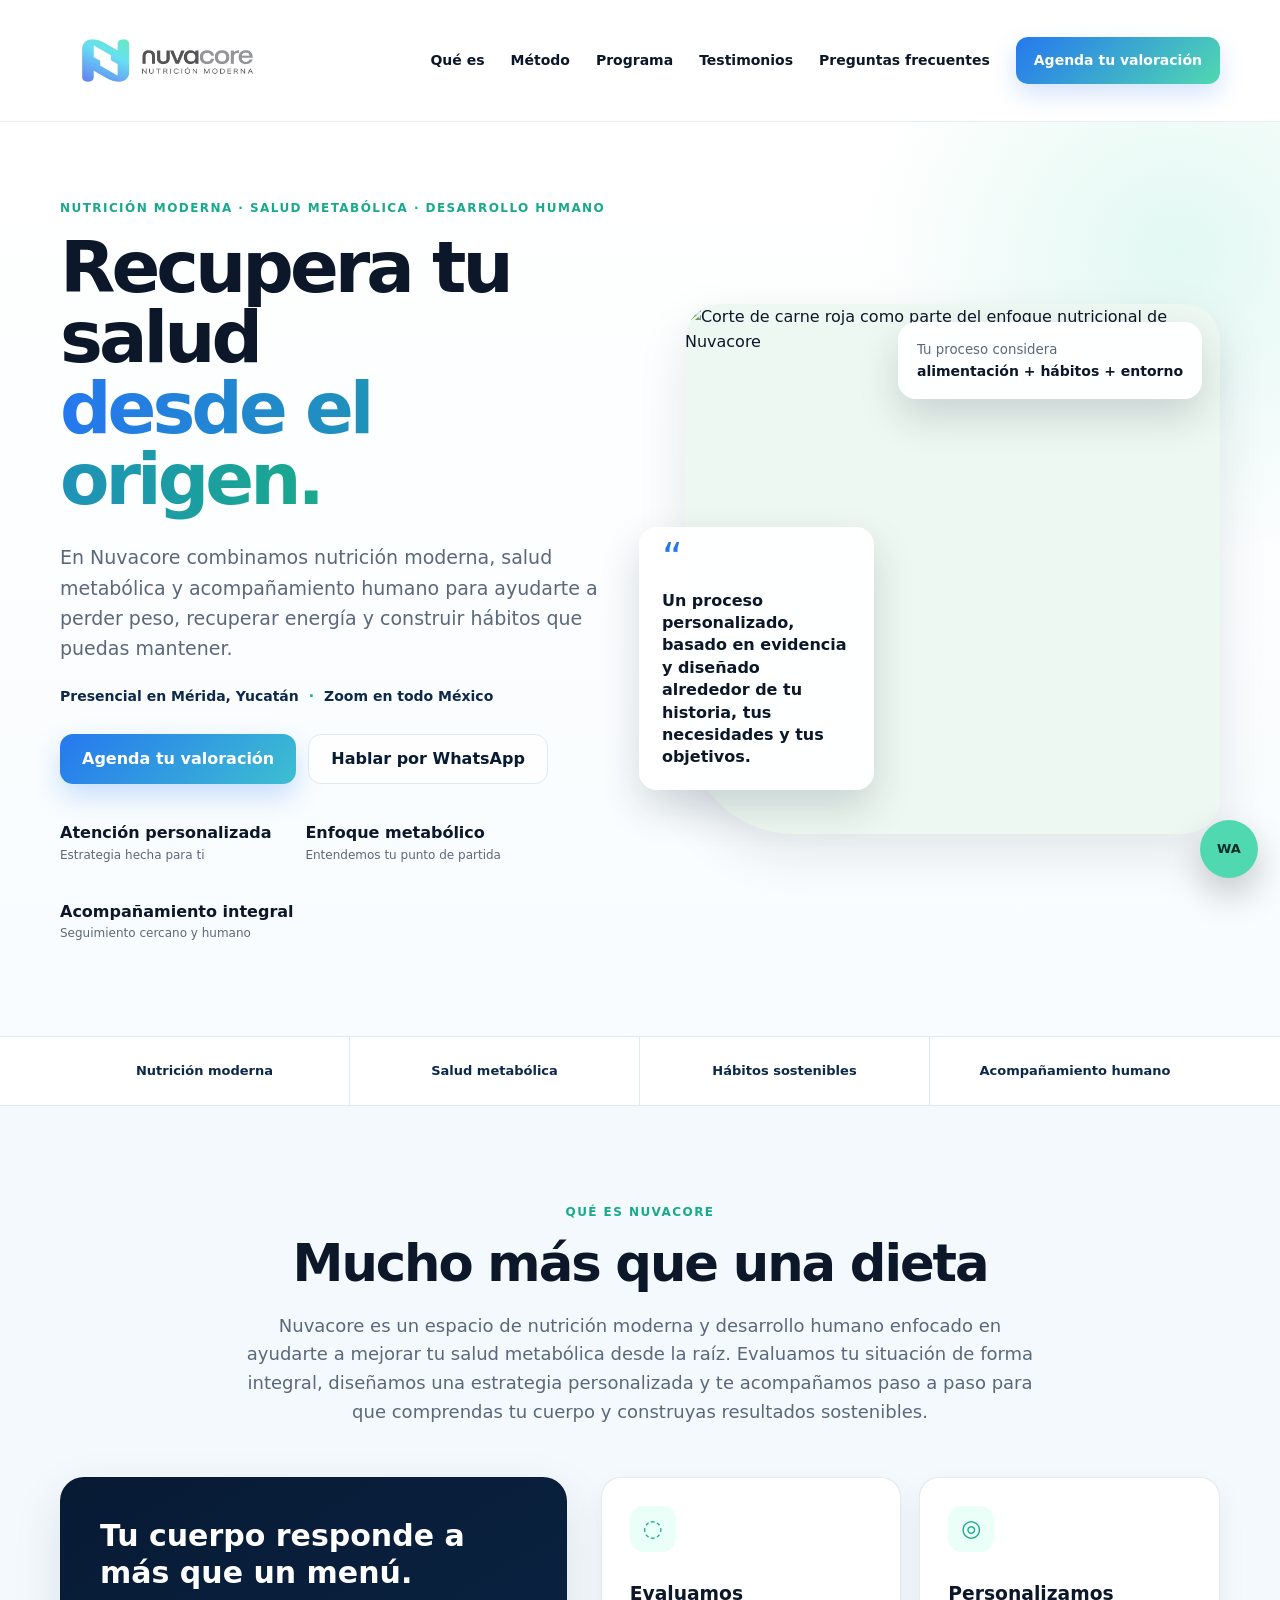
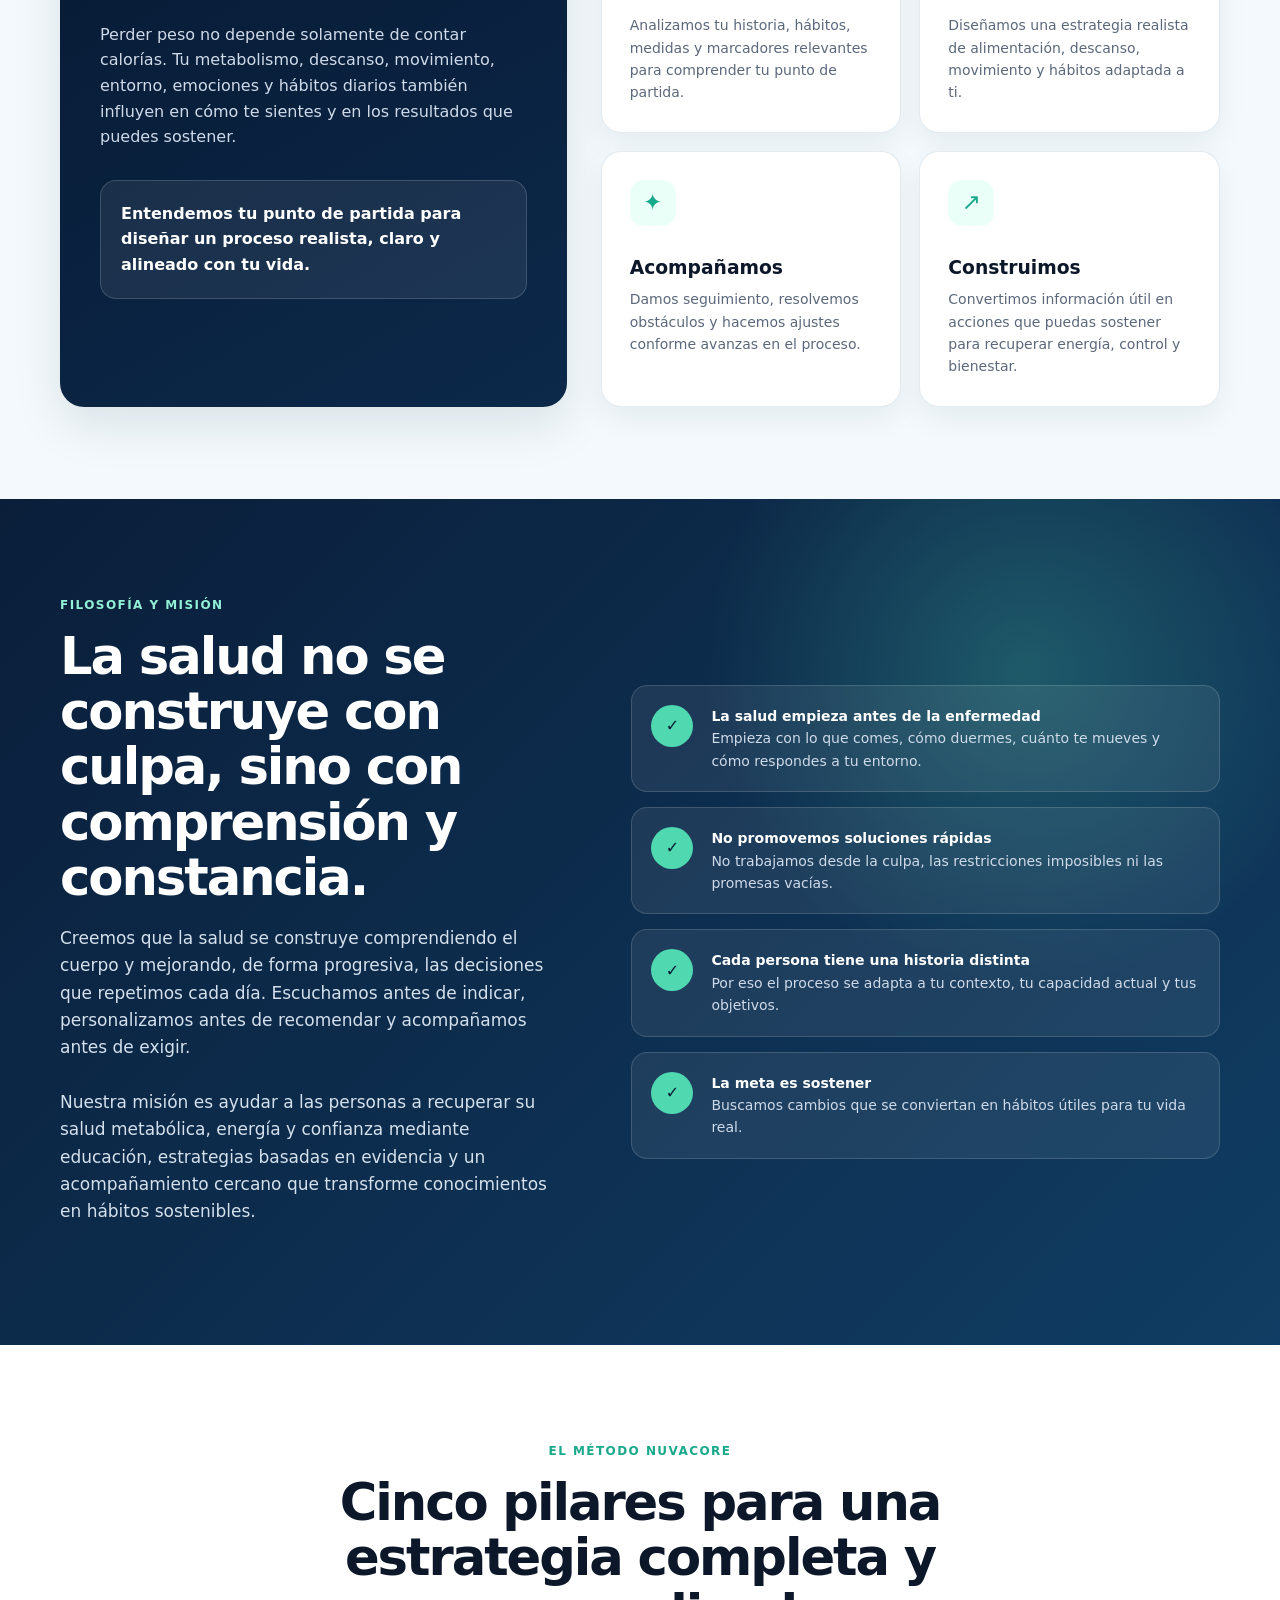
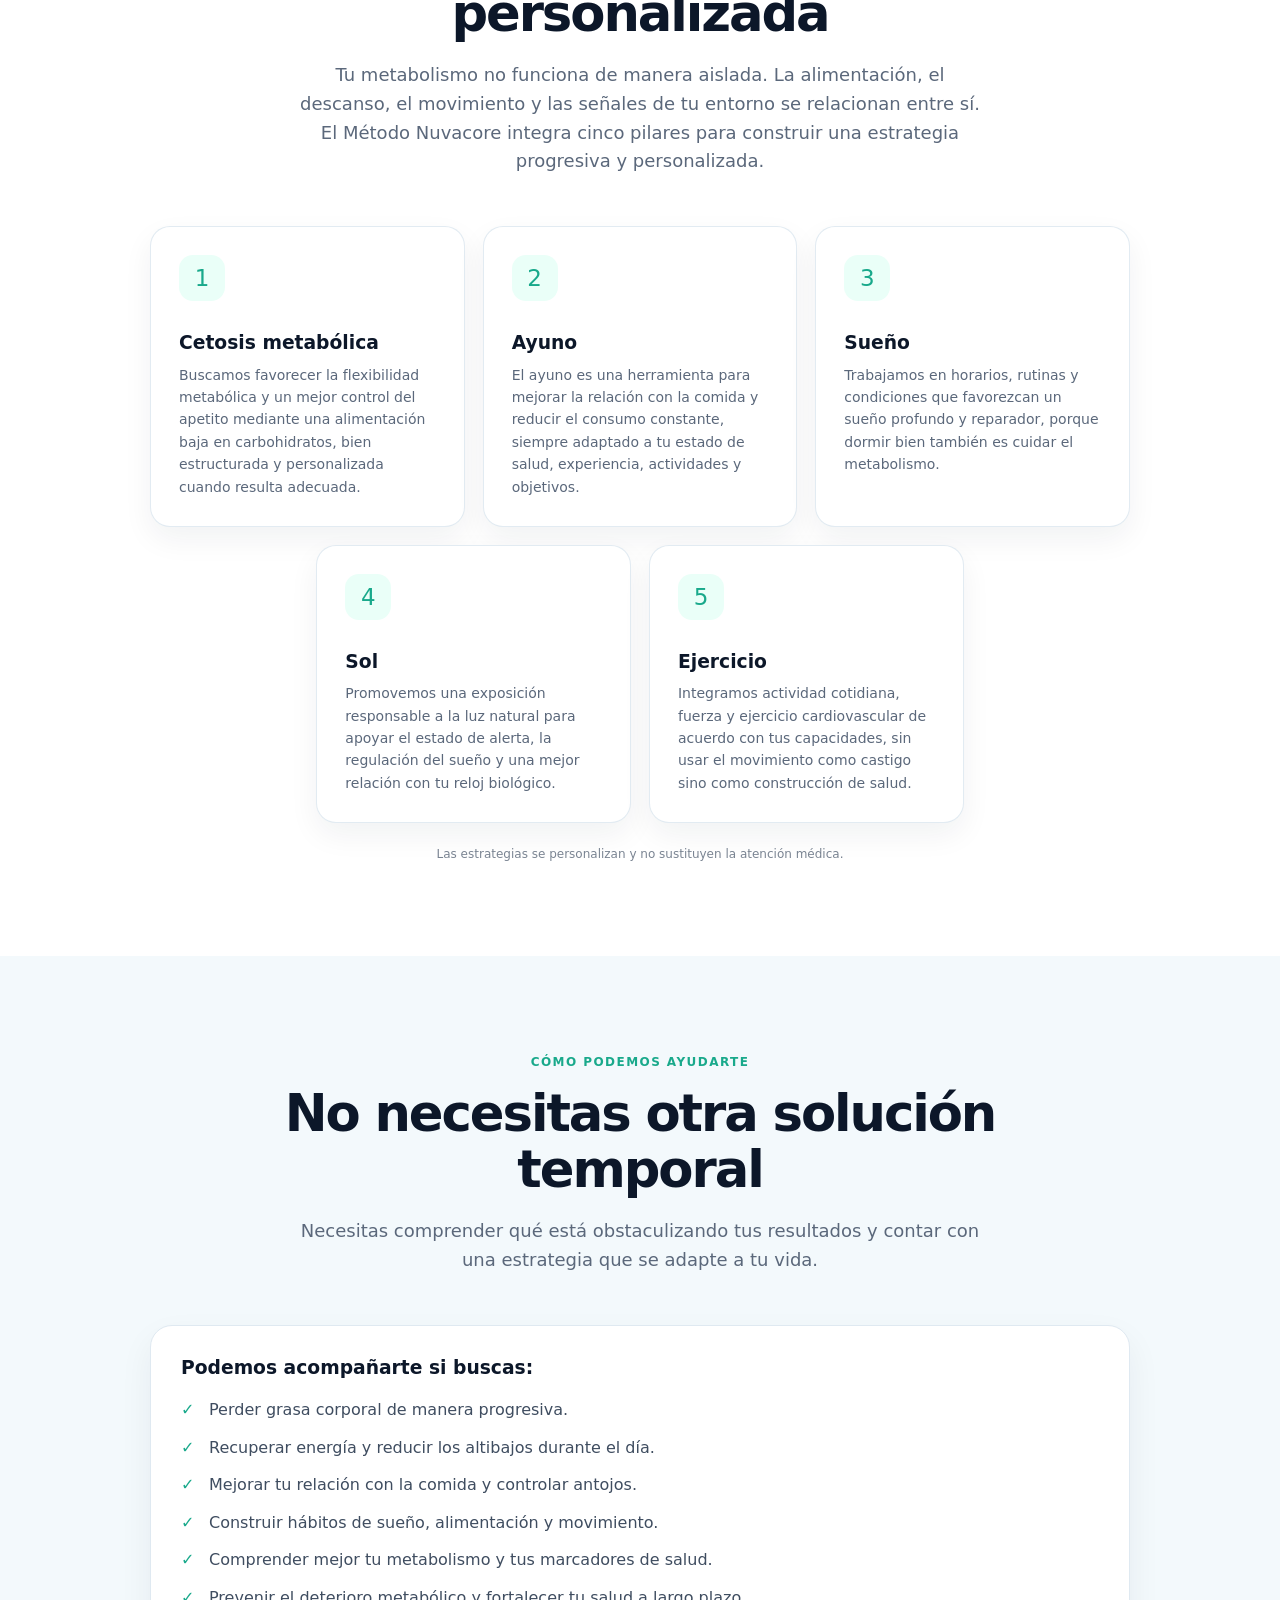
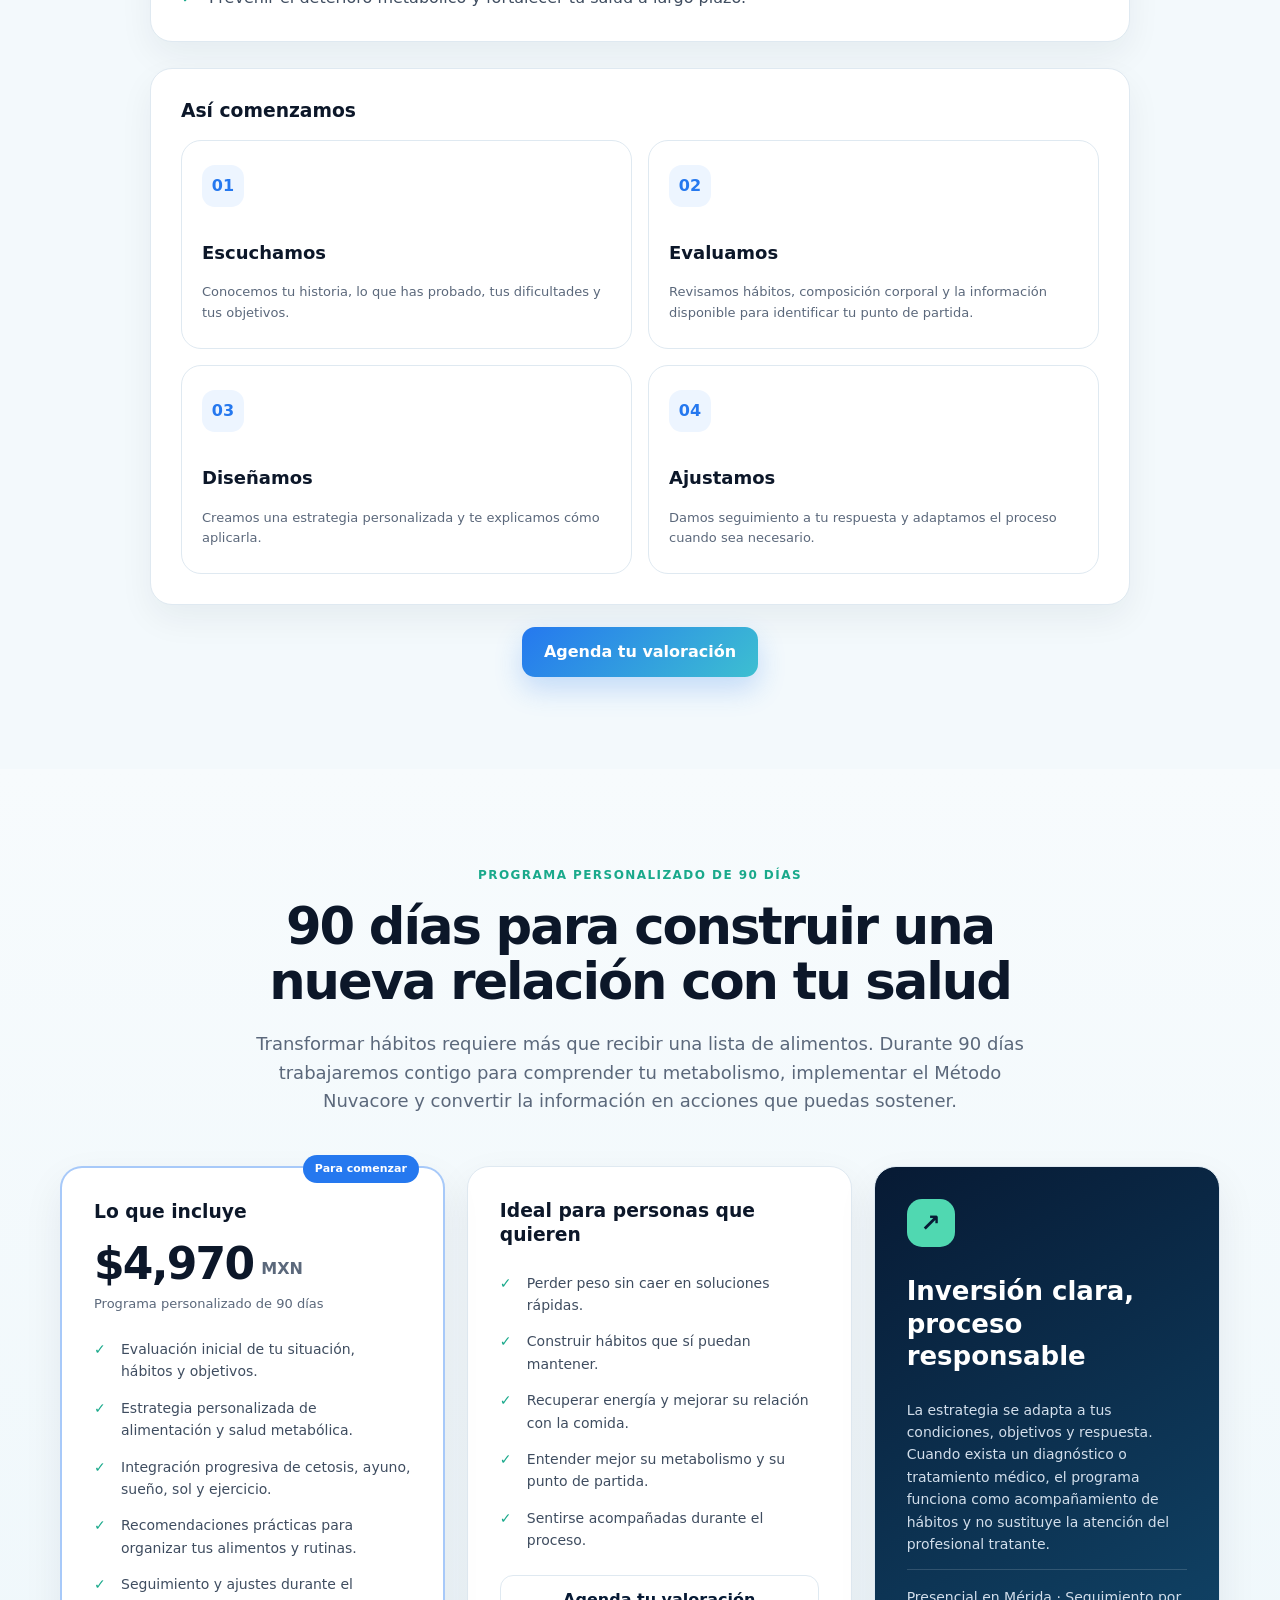
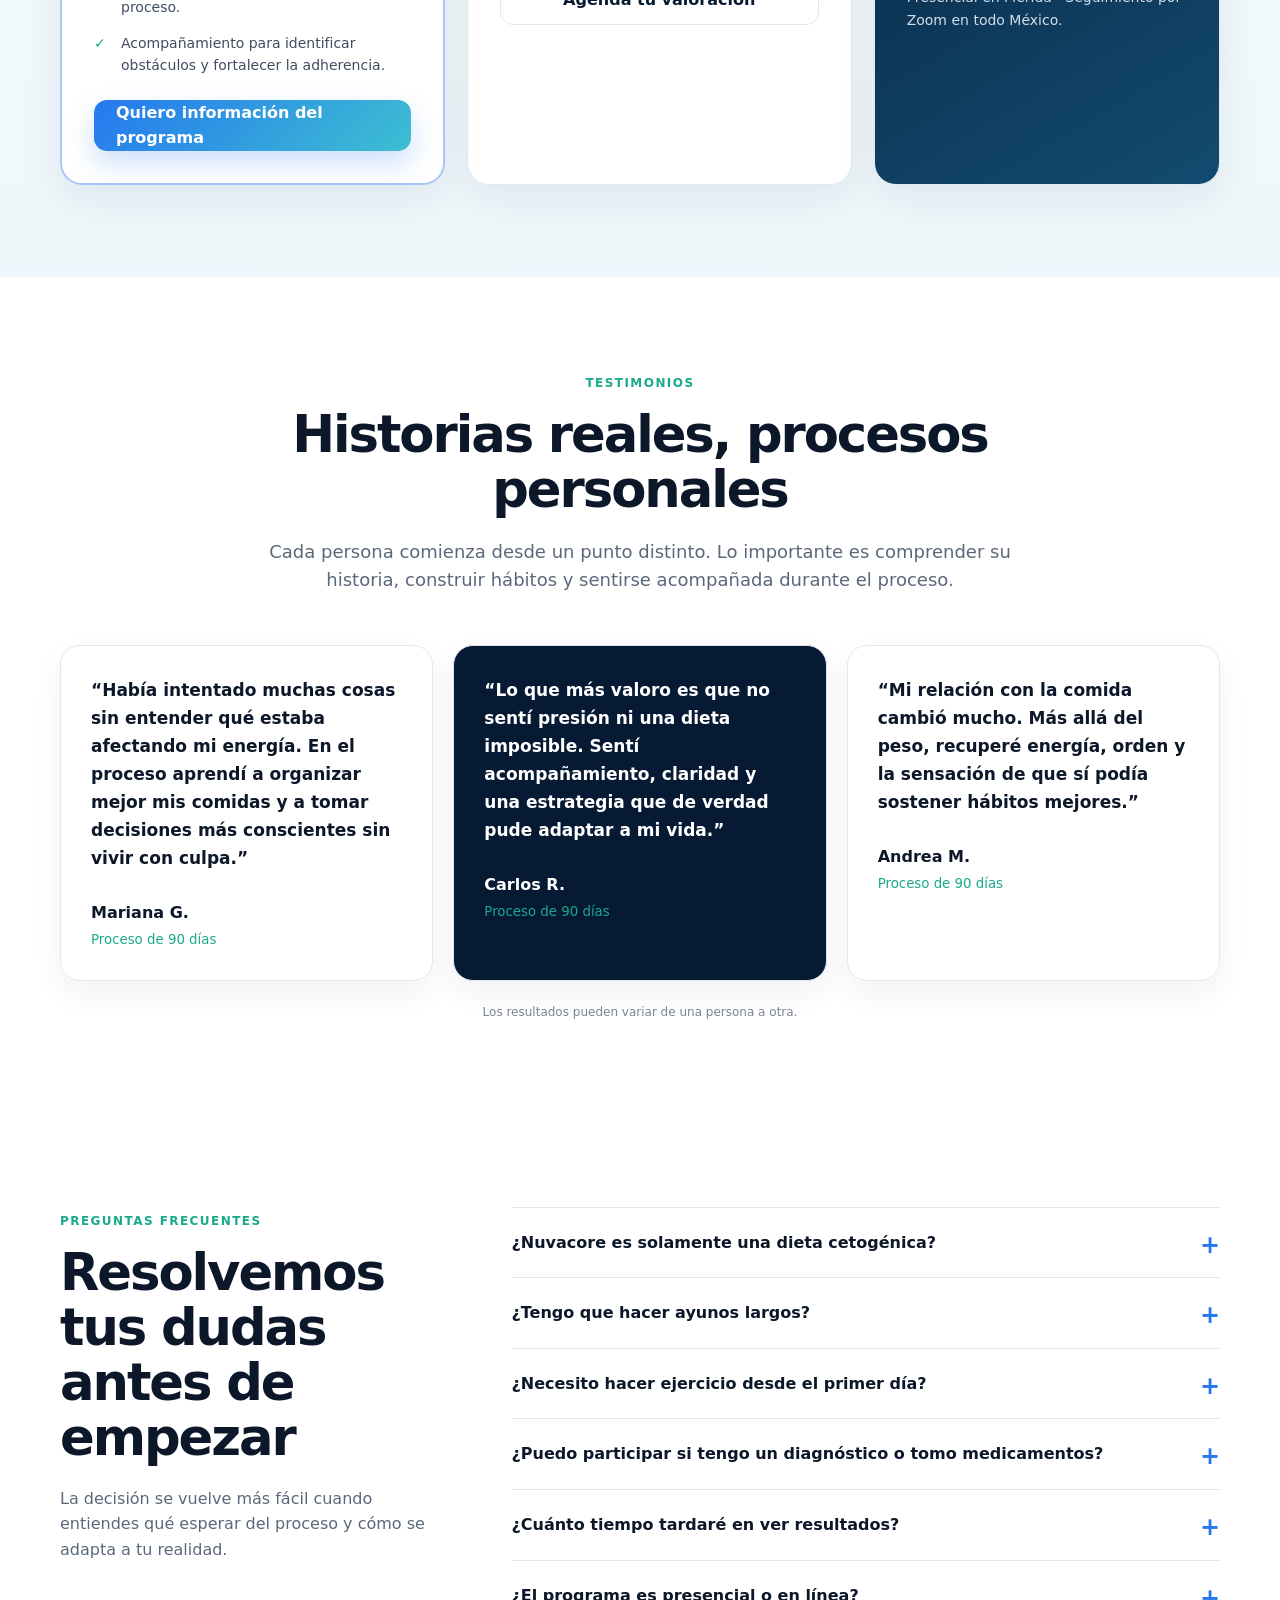
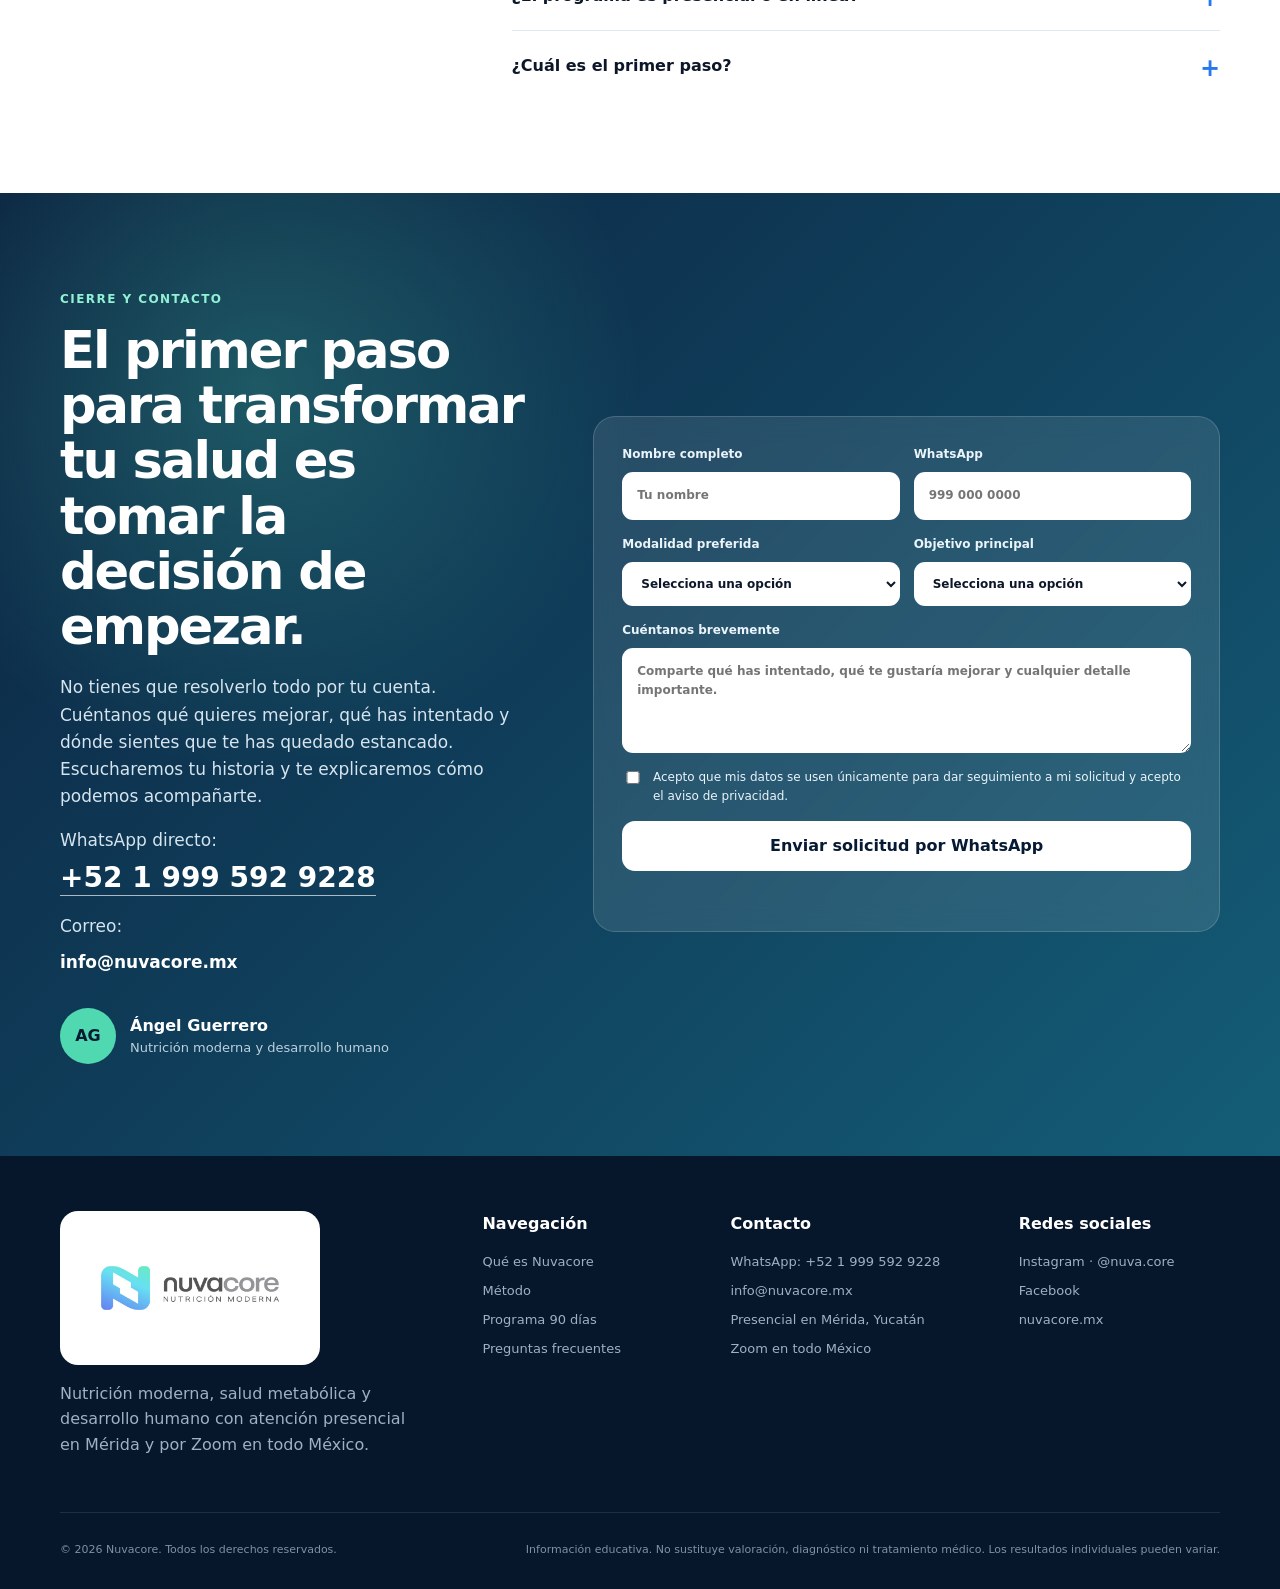
==== commit c0052782: "Add files via upload" ====
--- a/index.html
+++ b/index.html
@@ -142,7 +142,7 @@
   </header>
 
   <main id="contenido">
-    <section class="hero section mobile-premium-hero" id="hero">
+    <section class="hero section" id="hero">
       <div class="container hero-grid">
         <div class="hero-copy reveal">
           <span class="eyebrow">Nutrición moderna · Salud metabólica · Desarrollo humano</span>
@@ -185,12 +185,12 @@
       </div>
     </section>
 
-    <section class="section method mobile-condensed" id="que-es">
+    <section class="section method" id="que-es">
       <div class="container">
         <div class="section-heading centered reveal">
           <span class="eyebrow">Qué es Nuvacore</span>
           <h2>Mucho más que una dieta</h2>
-          <p><span class="desktop-copy">Nuvacore es un espacio de nutrición moderna y desarrollo humano enfocado en ayudarte a mejorar tu salud metabólica desde la raíz. Evaluamos tu situación de forma integral, diseñamos una estrategia personalizada y te acompañamos paso a paso para que comprendas tu cuerpo y construyas resultados sostenibles.</span><span class="mobile-copy">Nutrición moderna y desarrollo humano para mejorar tu salud metabólica desde la raíz, con una estrategia hecha alrededor de ti.</span></p>
+          <p>Nuvacore es un espacio de nutrición moderna y desarrollo humano enfocado en ayudarte a mejorar tu salud metabólica desde la raíz. Evaluamos tu situación de forma integral, diseñamos una estrategia personalizada y te acompañamos paso a paso para que comprendas tu cuerpo y construyas resultados sostenibles.</p>
         </div>
 
         <div class="method-layout">
@@ -226,12 +226,12 @@
       </div>
     </section>
 
-    <section class="section difference mobile-condensed" id="filosofia">
+    <section class="section difference" id="filosofia">
       <div class="container difference-grid">
         <div class="difference-copy reveal">
           <span class="eyebrow light">Filosofía y misión</span>
           <h2>La salud no se construye con culpa, sino con comprensión y constancia.</h2>
-          <p><span class="desktop-copy">Creemos que la salud se construye comprendiendo el cuerpo y mejorando, de forma progresiva, las decisiones que repetimos cada día. Escuchamos antes de indicar, personalizamos antes de recomendar y acompañamos antes de exigir.</span><span class="mobile-copy">Creemos en un proceso humano, progresivo y sostenible: comprender primero, personalizar después y acompañar siempre.</span></p>
+          <p>Creemos que la salud se construye comprendiendo el cuerpo y mejorando, de forma progresiva, las decisiones que repetimos cada día. Escuchamos antes de indicar, personalizamos antes de recomendar y acompañamos antes de exigir.</p>
           <p>Nuestra misión es ayudar a las personas a recuperar su salud metabólica, energía y confianza mediante educación, estrategias basadas en evidencia y un acompañamiento cercano que transforme conocimientos en hábitos sostenibles.</p>
         </div>
         <div class="check-panel reveal delay-1">
@@ -243,14 +243,14 @@
       </div>
     </section>
 
-    <section class="section mobile-card-section" id="metodo">
+    <section class="section" id="metodo">
       <div class="container">
         <div class="section-heading centered reveal">
           <span class="eyebrow">El Método Nuvacore</span>
           <h2>Cinco pilares para una estrategia completa y personalizada</h2>
           <p>Tu metabolismo no funciona de manera aislada. La alimentación, el descanso, el movimiento y las señales de tu entorno se relacionan entre sí. El Método Nuvacore integra cinco pilares para construir una estrategia progresiva y personalizada.</p>
         </div>
-        <div class="pillar-grid pillars-5 mobile-swipe" data-slider-label="Desliza para conocer los cinco pilares">
+        <div class="pillar-grid pillars-5">
           <article class="pillar reveal">
             <div class="icon">1</div>
             <h3>Cetosis metabólica</h3>
@@ -281,7 +281,7 @@
       </div>
     </section>
 
-    <section class="section process mobile-card-section" id="ayuda">
+    <section class="section process" id="ayuda">
       <div class="container">
         <div class="section-heading centered reveal">
           <span class="eyebrow">Cómo podemos ayudarte</span>
@@ -291,7 +291,7 @@
         <div class="help-grid">
           <div class="help-card reveal">
             <h3>Podemos acompañarte si buscas:</h3>
-            <ul class="benefit-list mobile-swipe" data-slider-label="Desliza para ver cómo podemos ayudarte">
+            <ul class="benefit-list">
               <li>Perder grasa corporal de manera progresiva.</li>
               <li>Recuperar energía y reducir los altibajos durante el día.</li>
               <li>Mejorar tu relación con la comida y controlar antojos.</li>
@@ -316,7 +316,7 @@
       </div>
     </section>
 
-    <section class="section pricing mobile-condensed" id="programa">
+    <section class="section pricing" id="programa">
       <div class="container">
         <div class="section-heading centered reveal">
           <span class="eyebrow">Programa personalizado de 90 días</span>
@@ -361,14 +361,14 @@
       </div>
     </section>
 
-    <section class="section transformations mobile-card-section" id="testimonios">
+    <section class="section transformations" id="testimonios">
       <div class="container">
         <div class="section-heading centered reveal">
           <span class="eyebrow">Testimonios</span>
           <h2>Historias reales, procesos personales</h2>
           <p>Cada persona comienza desde un punto distinto. Lo importante es comprender su historia, construir hábitos y sentirse acompañada durante el proceso.</p>
         </div>
-        <div class="testimonial-grid mobile-swipe" data-slider-label="Desliza para leer más historias">
+        <div class="testimonial-grid">
           <figure class="testimonial reveal">
             <blockquote>“Había intentado muchas cosas sin entender qué estaba afectando mi energía. En el proceso aprendí a organizar mejor mis comidas y a tomar decisiones más conscientes sin vivir con culpa.”</blockquote>
             <figcaption><span>Mariana G.</span><small>Proceso de 90 días</small></figcaption>
@@ -386,7 +386,7 @@
       </div>
     </section>
 
-    <section class="section faq-section mobile-accordion" id="faq">
+    <section class="section faq-section" id="faq">
       <div class="container faq-grid">
         <div class="faq-intro reveal">
           <span class="eyebrow">Preguntas frecuentes</span>
@@ -394,7 +394,7 @@
           <p>La decisión se vuelve más fácil cuando entiendes qué esperar del proceso y cómo se adapta a tu realidad.</p>
         </div>
         <div class="faq-list reveal delay-1">
-          <details>
+          <details open>
             <summary>¿Nuvacore es solamente una dieta cetogénica?</summary>
             <p>No. La alimentación es una parte del proceso, pero el Método Nuvacore también trabaja ayuno, sueño, exposición responsable a la luz natural, ejercicio y desarrollo de hábitos. La estrategia se personaliza y la cetosis se utiliza únicamente cuando resulta adecuada.</p>
           </details>
@@ -426,7 +426,7 @@
       </div>
     </section>
 
-    <section class="section contact mobile-contact" id="agenda">
+    <section class="section contact" id="agenda">
       <div class="container contact-grid">
         <div class="contact-copy reveal">
           <span class="eyebrow light">Cierre y contacto</span>
--- a/styles.css
+++ b/styles.css
@@ -696,3 +696,136 @@
     grid-template-columns: 1fr;
   }
 }
+
+
+/* ==========================================================
+   NUVACORE — EXPERIENCIA PREMIUM SOLO MÓVIL
+   ========================================================== */
+.mobile-copy { display: none; }
+.mobile-slider-ui { display: none; }
+
+@media (max-width: 760px) {
+  body { background: #f7fbfd; }
+  .desktop-copy { display: none; }
+  .mobile-copy { display: inline; }
+
+  .site-header { background: linear-gradient(135deg, #071a34, #0d4262); border-bottom: 0; box-shadow: 0 12px 28px rgba(7,26,52,.14); }
+  .header-inner { min-height: 74px; }
+  .brand img { width: min(188px, 55vw); filter: drop-shadow(0 2px 10px rgba(255,255,255,.08)); }
+  .menu-toggle span { background: #fff; }
+  .main-nav { background: #fff; }
+
+  .mobile-premium-hero { padding: 42px 0 34px; background: radial-gradient(circle at 80% 38%, rgba(80,216,177,.15), transparent 30%), linear-gradient(180deg, #fff 0%, #f7fbfd 100%); }
+  .mobile-premium-hero .hero-grid { display: flex; flex-direction: column; gap: 24px; }
+  .mobile-premium-hero .hero-copy { width: 100%; }
+  .mobile-premium-hero h1 { font-size: clamp(42px, 12.2vw, 56px); max-width: 12ch; }
+  .mobile-premium-hero .hero-lead { max-width: 36ch; line-height: 1.55; }
+  .mobile-premium-hero .hero-actions { margin-bottom: 22px; }
+  .mobile-premium-hero .hero-actions .button { min-height: 56px; border-radius: 15px; }
+  .mobile-premium-hero .hero-visual { width: 100%; }
+  .mobile-premium-hero .hero-image-wrap { min-height: 360px; height: 360px; border-radius: 28px; overflow: hidden; box-shadow: 0 24px 55px rgba(7,26,52,.16); }
+  .mobile-premium-hero .hero-image-wrap > img { min-height: 360px; height: 360px; border-radius: 28px; object-position: center 58%; }
+  .mobile-premium-hero .quote-card { left: 16px; right: 16px; bottom: 14px; width: auto; padding: 16px 18px; border-radius: 16px; }
+  .mobile-premium-hero .quote-card p { font-size: 14px; }
+  .mobile-premium-hero .trust-row { grid-template-columns: 1fr 1fr 1fr; gap: 7px; margin-top: 10px; }
+  .mobile-premium-hero .trust-row div { padding: 11px 7px; background: #071a34; border-color: rgba(255,255,255,.07); }
+  .mobile-premium-hero .trust-row strong { color: #fff; font-size: 12px; line-height: 1.25; }
+  .mobile-premium-hero .trust-row span { color: #a9c0d3; font-size: 10px; line-height: 1.25; }
+
+  .section { padding: 54px 0; }
+  .section-heading { margin-bottom: 30px; }
+  .section-heading.centered { text-align: center; }
+  .section-heading h2 { margin-bottom: 14px; }
+  .section-heading p { line-height: 1.55; }
+
+  #que-es .method-layout { gap: 18px; }
+  #que-es .story-card { display: none; }
+  #que-es .pillar-grid { display: grid; grid-template-columns: 1fr; gap: 12px; }
+  #que-es .pillar { display: grid; grid-template-columns: 54px 1fr; column-gap: 15px; align-items: center; padding: 17px 18px; border-radius: 18px; }
+  #que-es .pillar .icon { grid-row: 1 / 3; width: 52px; height: 52px; margin: 0; border-radius: 50%; }
+  #que-es .pillar h3 { margin: 0 0 3px; font-size: 18px; }
+  #que-es .pillar p { font-size: 13px; line-height: 1.45; }
+
+  #filosofia { padding: 52px 0; }
+  #filosofia .difference-grid { gap: 22px; }
+  #filosofia .difference-copy { text-align: center; }
+  #filosofia .difference-copy h2 { font-size: 33px; }
+  #filosofia .difference-copy p:nth-of-type(2) { display: none; }
+  #filosofia .check-panel { grid-template-columns: 1fr 1fr; gap: 10px; }
+  #filosofia .check-panel > div { padding: 14px; grid-template-columns: 34px 1fr; gap: 10px; }
+  #filosofia .check-panel span { width: 32px; height: 32px; font-size: 13px; }
+  #filosofia .check-panel p { font-size: 11px; line-height: 1.42; }
+  #filosofia .check-panel strong { font-size: 12px; }
+
+  .mobile-swipe { display: flex !important; gap: 14px !important; overflow-x: auto; overflow-y: hidden; overscroll-behavior-x: contain; scroll-snap-type: x mandatory; scroll-padding-inline: 16px; padding: 6px 16px 18px; margin-left: -16px !important; margin-right: -16px !important; max-width: none !important; scrollbar-width: none; -ms-overflow-style: none; -webkit-overflow-scrolling: touch; }
+  .mobile-swipe::-webkit-scrollbar { display: none; }
+
+  #metodo .pillars-5 .pillar, #metodo .pillars-5 .pillar:nth-child(4), #metodo .pillars-5 .pillar:nth-child(5) { flex: 0 0 min(82vw, 330px); grid-column: auto; scroll-snap-align: start; min-height: 335px; padding: 26px; border-radius: 24px; box-shadow: 0 18px 38px rgba(7,26,52,.10); }
+  #metodo .pillars-5 .pillar .icon { width: 62px; height: 62px; border-radius: 50%; margin: 6px auto 28px; font-size: 24px; }
+  #metodo .pillars-5 .pillar h3 { text-align: center; font-size: 23px; }
+  #metodo .pillars-5 .pillar p { text-align: center; font-size: 14px; line-height: 1.55; }
+  #metodo .results-note { margin-top: 12px; }
+
+  #ayuda .help-grid { display: block; }
+  #ayuda .help-card { padding: 22px 0; border: 0; background: transparent; box-shadow: none; }
+  #ayuda .help-card > h3 { text-align: center; padding-inline: 16px; }
+  #ayuda .benefit-list li { flex: 0 0 min(82vw, 320px); scroll-snap-align: start; min-height: 210px; display: flex; align-items: flex-end; padding: 92px 24px 24px; border: 1px solid var(--line); border-radius: 24px; background: radial-gradient(circle at 28px 32px, rgba(80,216,177,.20), transparent 48px), #fff; box-shadow: 0 18px 38px rgba(7,26,52,.09); color: var(--navy); font-size: 18px; font-weight: 800; line-height: 1.35; }
+  #ayuda .benefit-list li::before { content: "✓"; top: 25px; left: 24px; width: 48px; height: 48px; display: grid; place-items: center; border-radius: 50%; background: #eafff8; font-size: 22px; }
+  #ayuda .help-card:last-child { margin-top: 8px; padding: 22px 0 0; }
+  #ayuda .timeline-compact { display: grid !important; grid-template-columns: 1fr; gap: 11px; }
+  #ayuda .timeline-compact li { display: grid; grid-template-columns: 54px 1fr; gap: 14px; align-items: start; min-height: 0; padding: 17px; border-radius: 17px; }
+  #ayuda .timeline-compact li > span { margin: 0; }
+  #ayuda .timeline-compact h3 { margin: 2px 0 3px; }
+  #ayuda .cta-inline { margin-top: 24px; }
+  #ayuda .cta-inline .button { width: 100%; min-height: 54px; }
+
+  #programa .pricing-grid { display: block; }
+  #programa .price-card.primary { padding: 27px 22px; border-radius: 26px; box-shadow: 0 22px 48px rgba(7,26,52,.11); }
+  #programa .price-card.primary .price strong { font-size: 58px; }
+  #programa .price-card:not(.primary), #programa .payment-card { display: none; }
+  #programa .price-card.primary li { font-size: 14px; line-height: 1.48; }
+  #programa .price-card.primary .button { min-height: 56px; }
+
+  #testimonios .testimonial-grid { align-items: stretch; }
+  #testimonios .testimonial { flex: 0 0 min(84vw, 340px); scroll-snap-align: start; padding: 26px; border-radius: 24px; box-shadow: 0 18px 38px rgba(7,26,52,.09); }
+  #testimonios .testimonial.featured { transform: none; background: #fff; color: var(--ink); }
+  #testimonios .testimonial blockquote { font-size: 16px; line-height: 1.62; }
+
+  .mobile-slider-ui { display: grid; justify-items: center; gap: 9px; margin: 0 auto 12px; color: #68778c; font-size: 12px; }
+  .mobile-slider-dots { display: flex; gap: 7px; }
+  .mobile-slider-dot { width: 7px; height: 7px; padding: 0; border: 0; border-radius: 50%; background: #d3dbe3; }
+  .mobile-slider-dot.is-active { width: 22px; border-radius: 999px; background: var(--aqua-dark); }
+  .mobile-slider-hint::before { content: "↔  "; color: var(--aqua-dark); font-weight: 900; }
+
+  #faq .faq-grid { gap: 20px; }
+  #faq .faq-intro { text-align: center; }
+  #faq .faq-list { display: grid; gap: 11px; }
+  #faq details { border: 1px solid var(--line); border-radius: 17px; background: #fff; box-shadow: 0 10px 26px rgba(7,26,52,.06); overflow: hidden; }
+  #faq summary { padding: 18px 52px 18px 18px; font-size: 15px; line-height: 1.35; }
+  #faq summary::after { right: 18px; top: 14px; color: var(--aqua-dark); font-size: 27px; }
+  #faq details p { padding: 0 18px 18px; margin: 0; font-size: 13px; line-height: 1.55; }
+
+  #agenda { padding: 52px 0 38px; }
+  #agenda .contact-grid { gap: 26px; }
+  #agenda .contact-copy { text-align: center; }
+  #agenda .contact-copy > p:not(.contact-direct) { max-width: 34ch; margin-inline: auto; }
+  #agenda .contact-person { justify-content: center; }
+  #agenda .contact-direct { justify-items: center; }
+  #agenda .contact-form { padding: 20px; border-radius: 20px; }
+  #agenda .contact-form textarea { min-height: 88px; }
+
+  .site-footer { padding: 38px 0 18px; }
+  .footer-grid { grid-template-columns: 1fr; gap: 22px; text-align: center; }
+  .footer-brand { grid-column: auto; }
+  .footer-logo-box { margin-inline: auto; }
+  .footer-brand p { margin-inline: auto; }
+  .footer-grid > div:not(.footer-brand) { align-items: center; }
+  .footer-bottom { align-items: center; text-align: center; gap: 10px; }
+  .legal { text-align: center; }
+}
+
+@media (max-width: 390px) {
+  .mobile-premium-hero .trust-row { grid-template-columns: 1fr; }
+  #filosofia .check-panel { grid-template-columns: 1fr; }
+  #programa .price-card.primary .price strong { font-size: 50px; }
+}
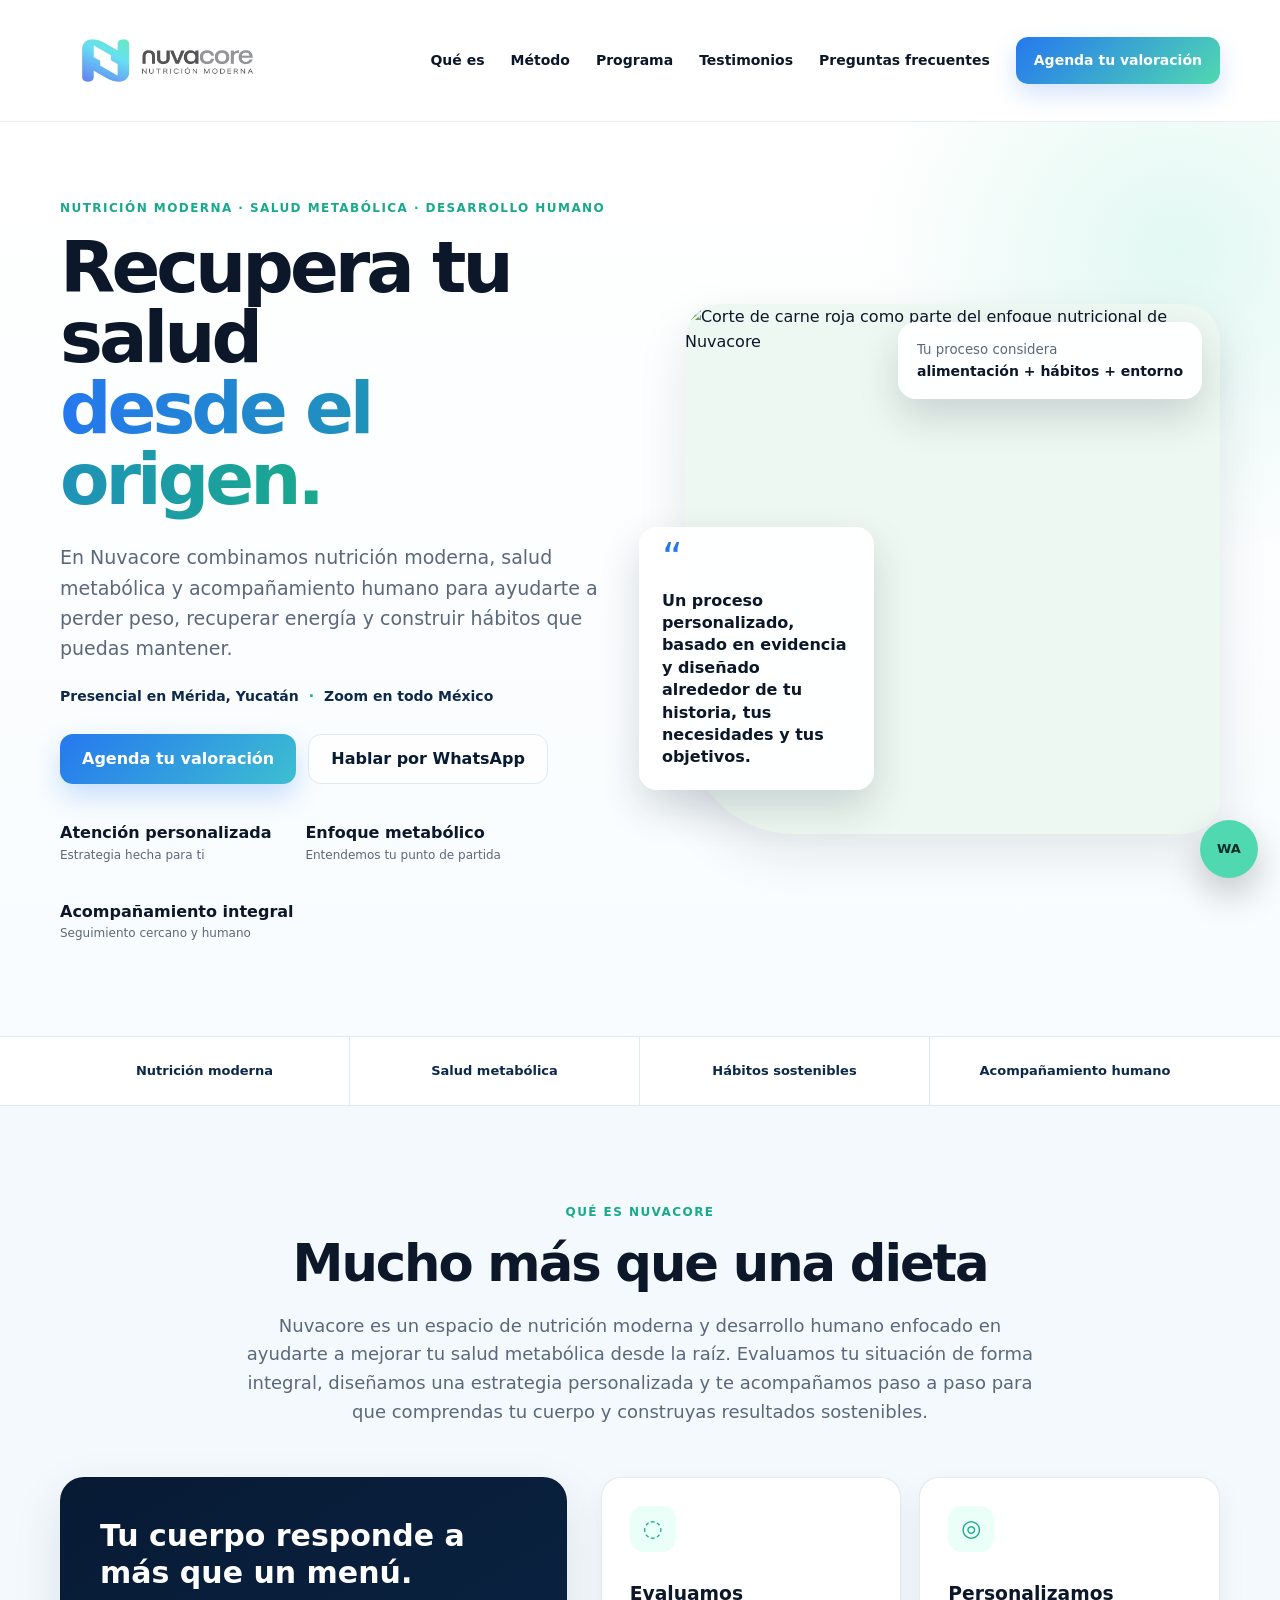
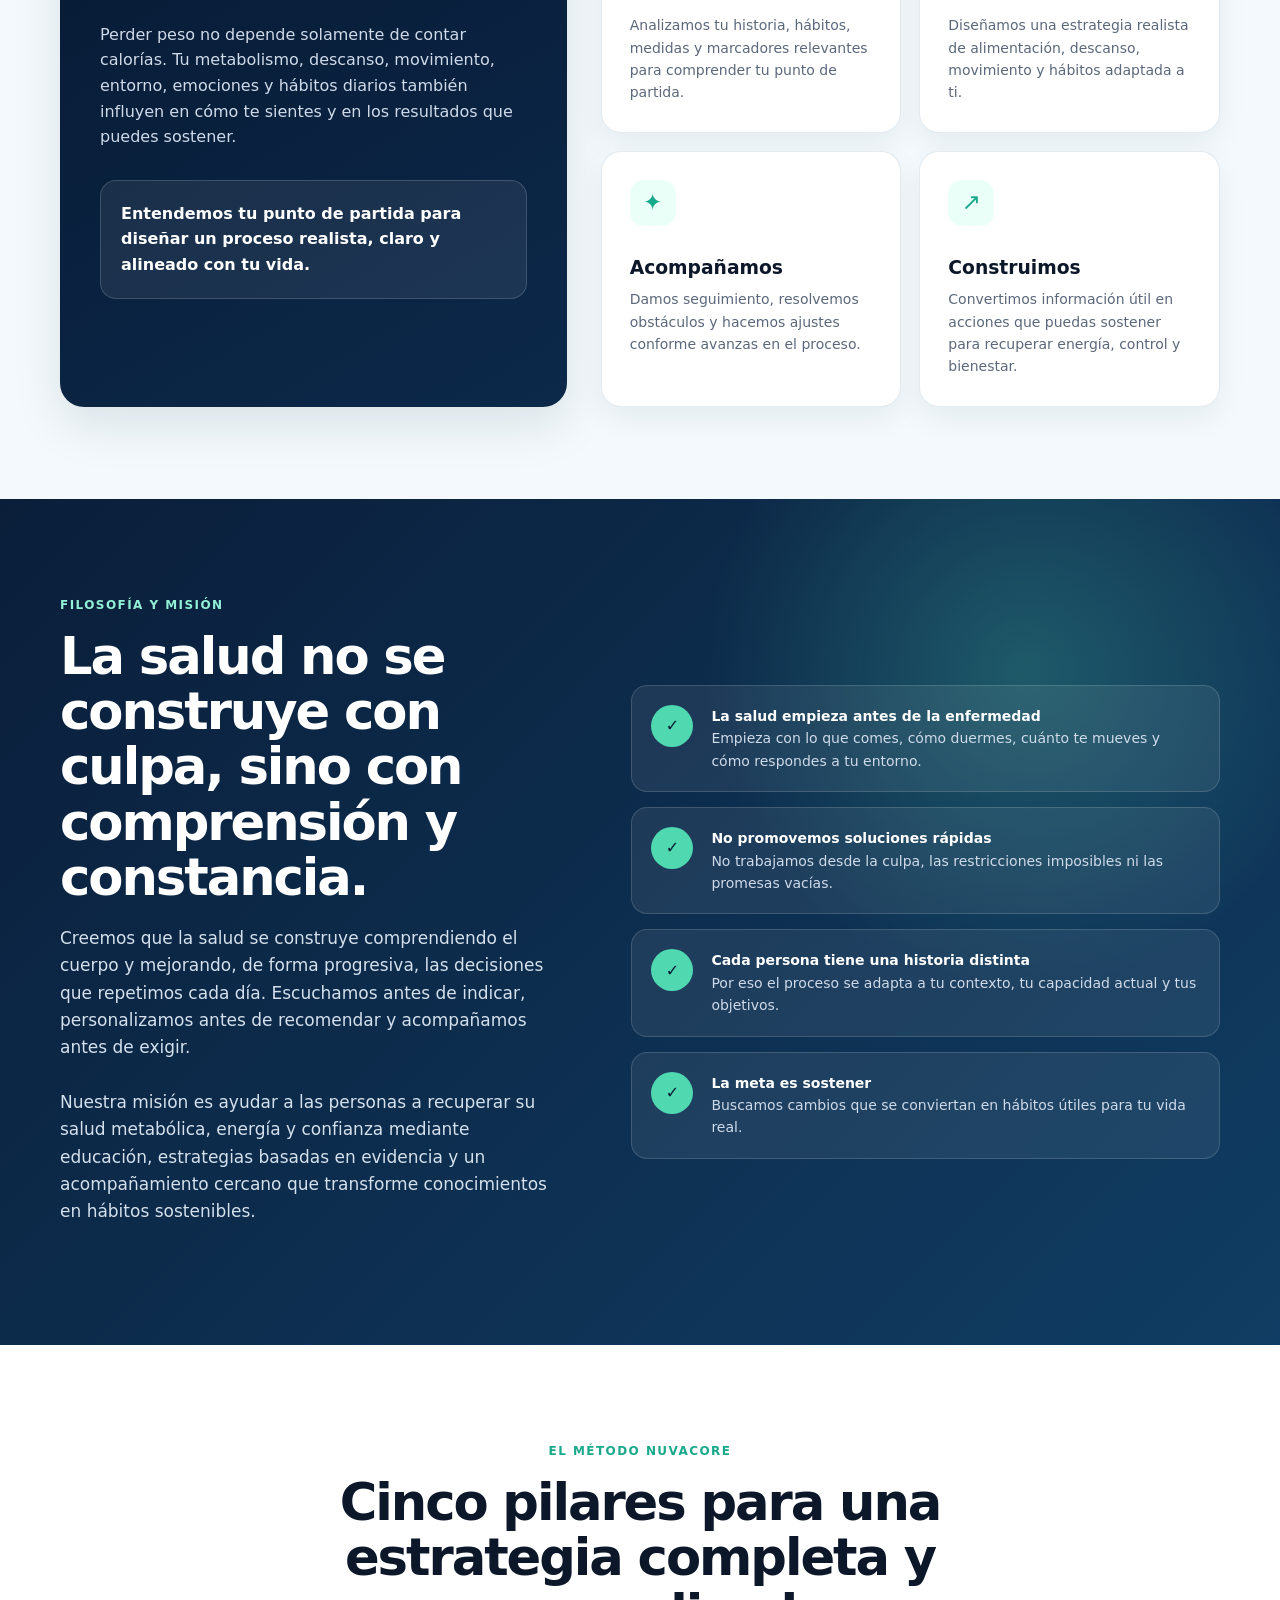
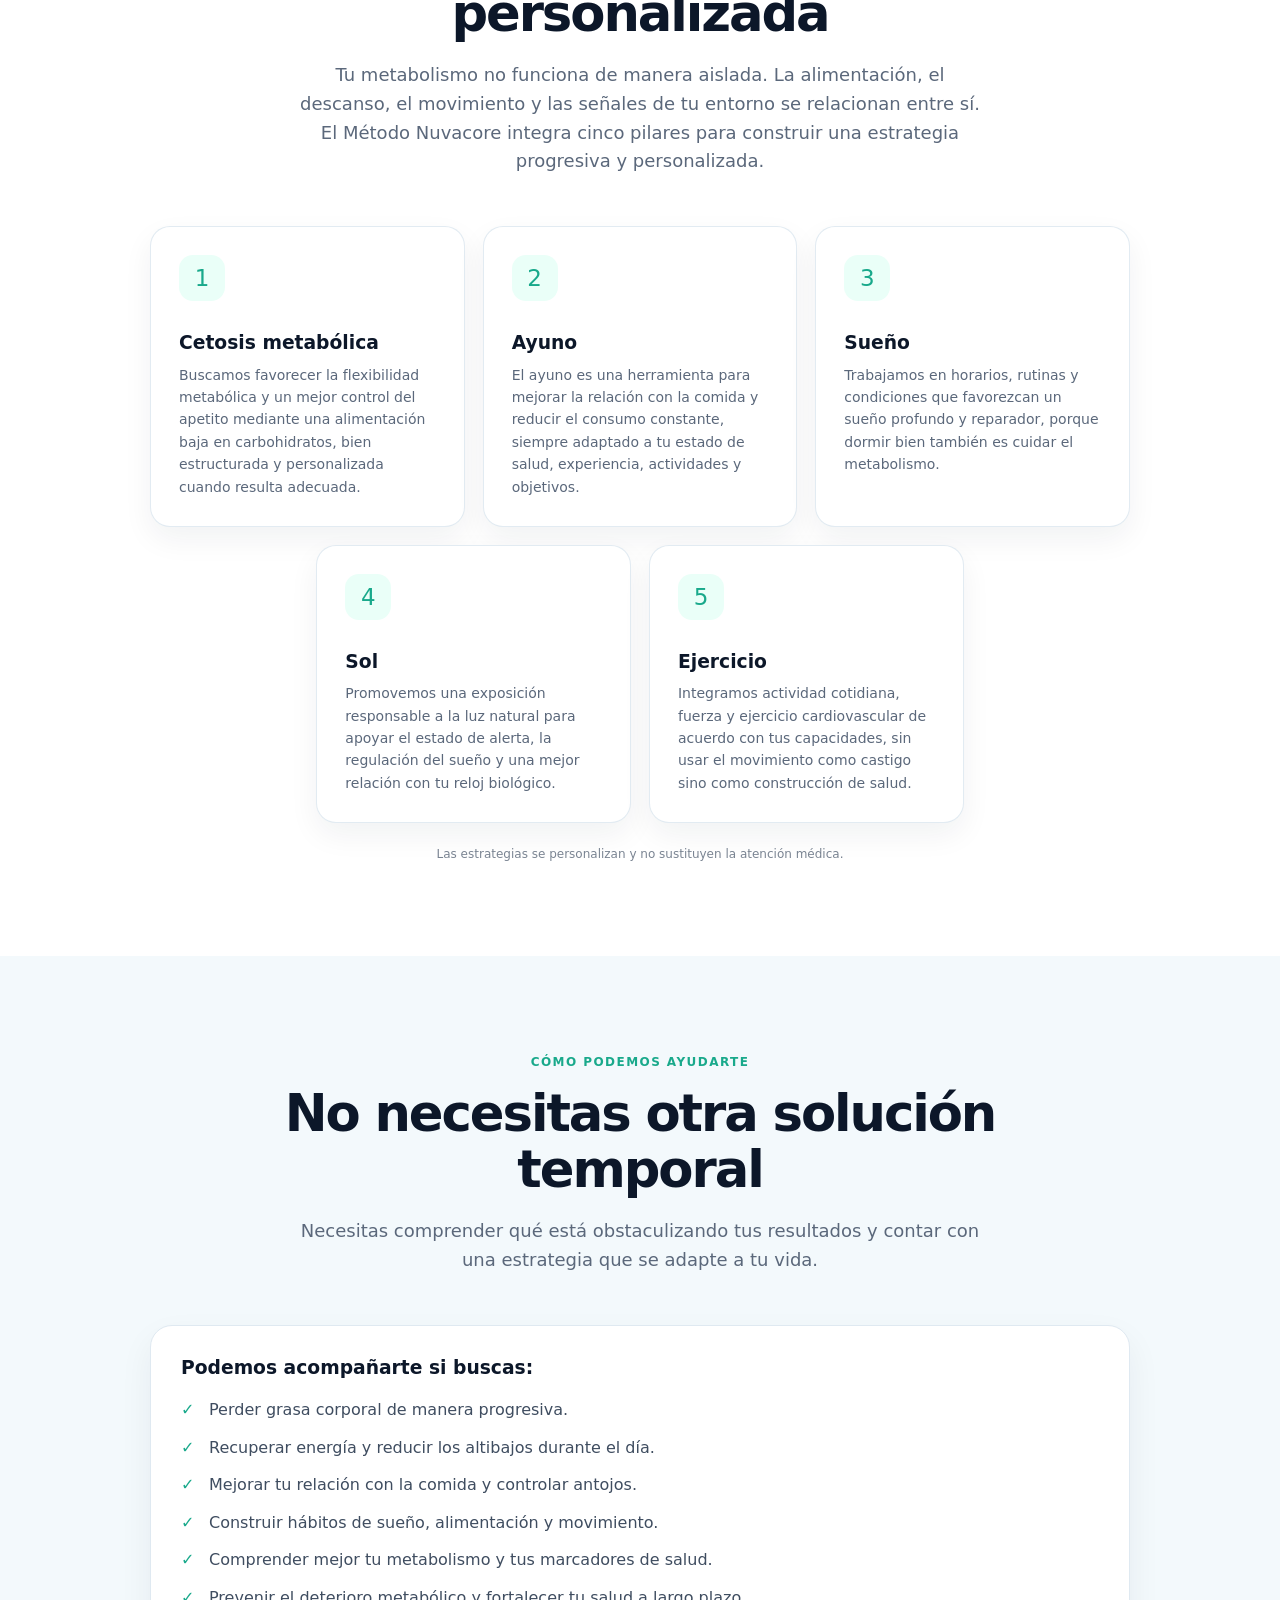
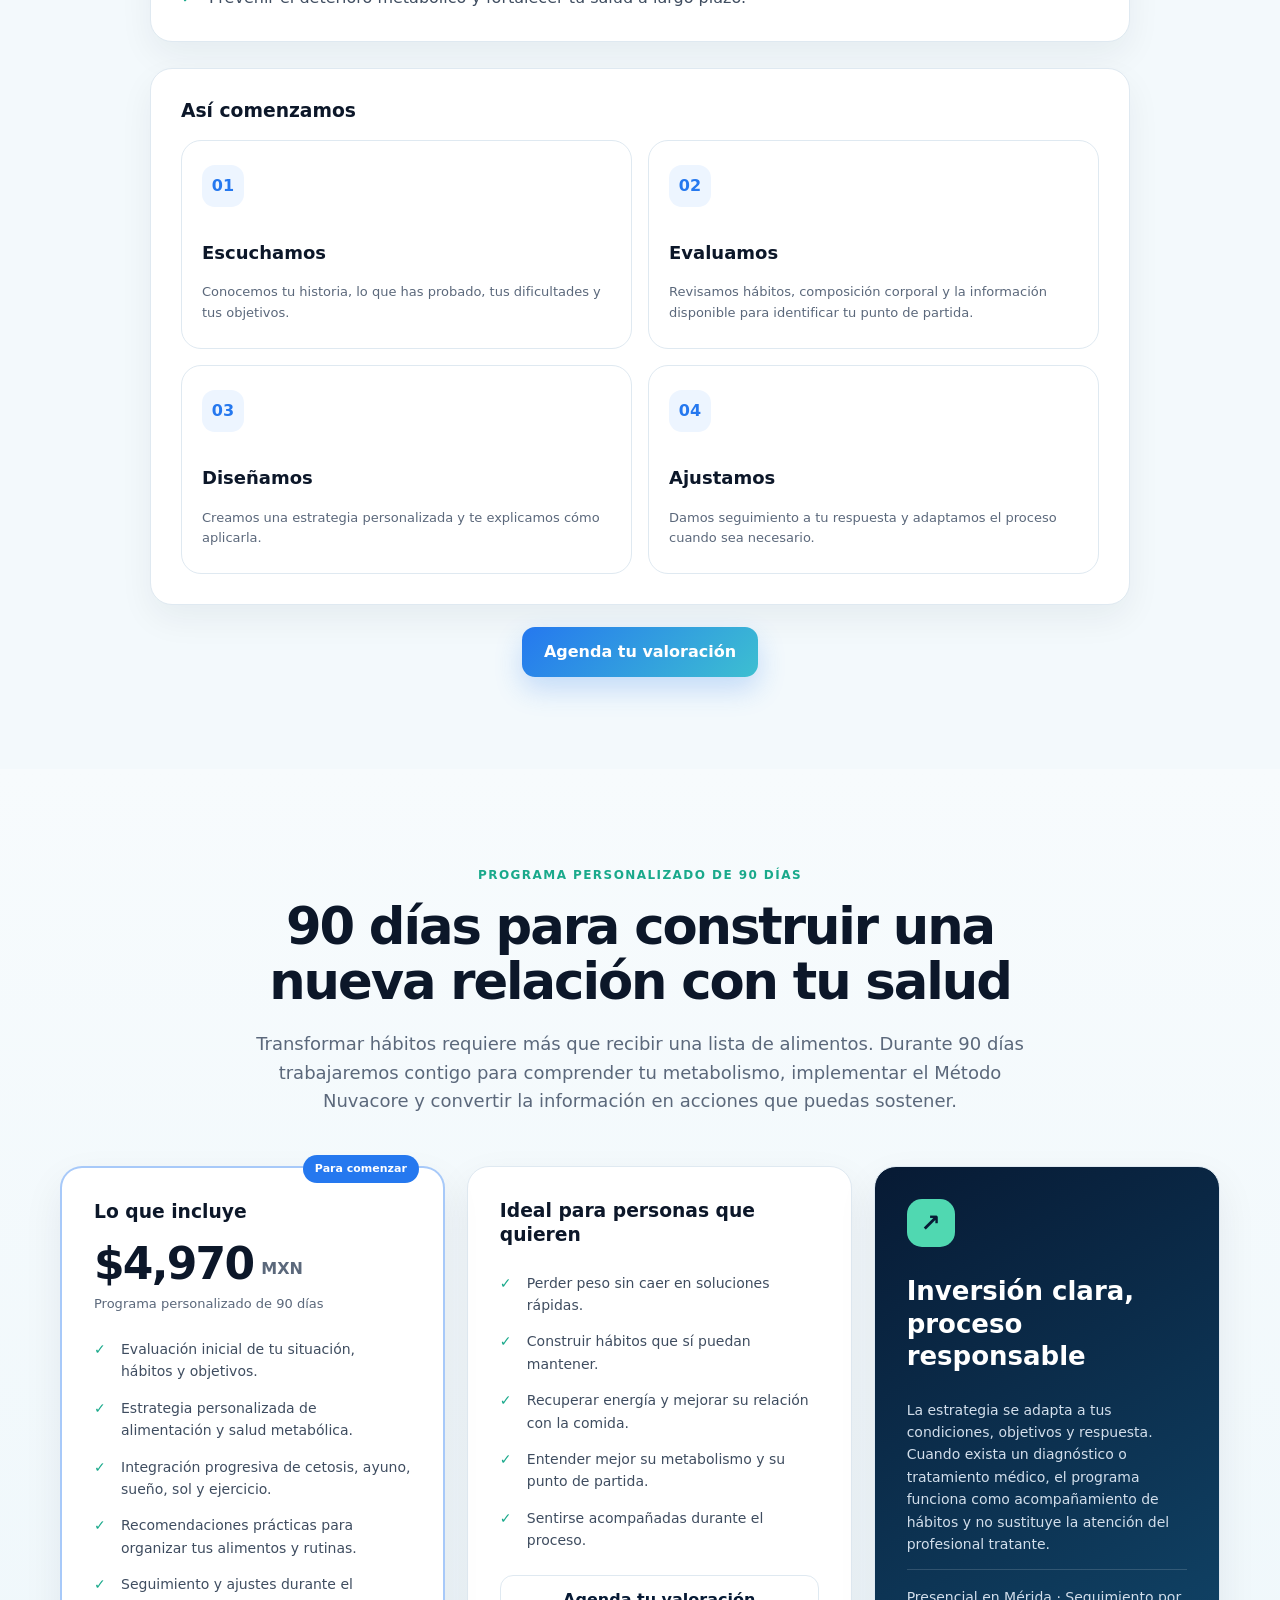
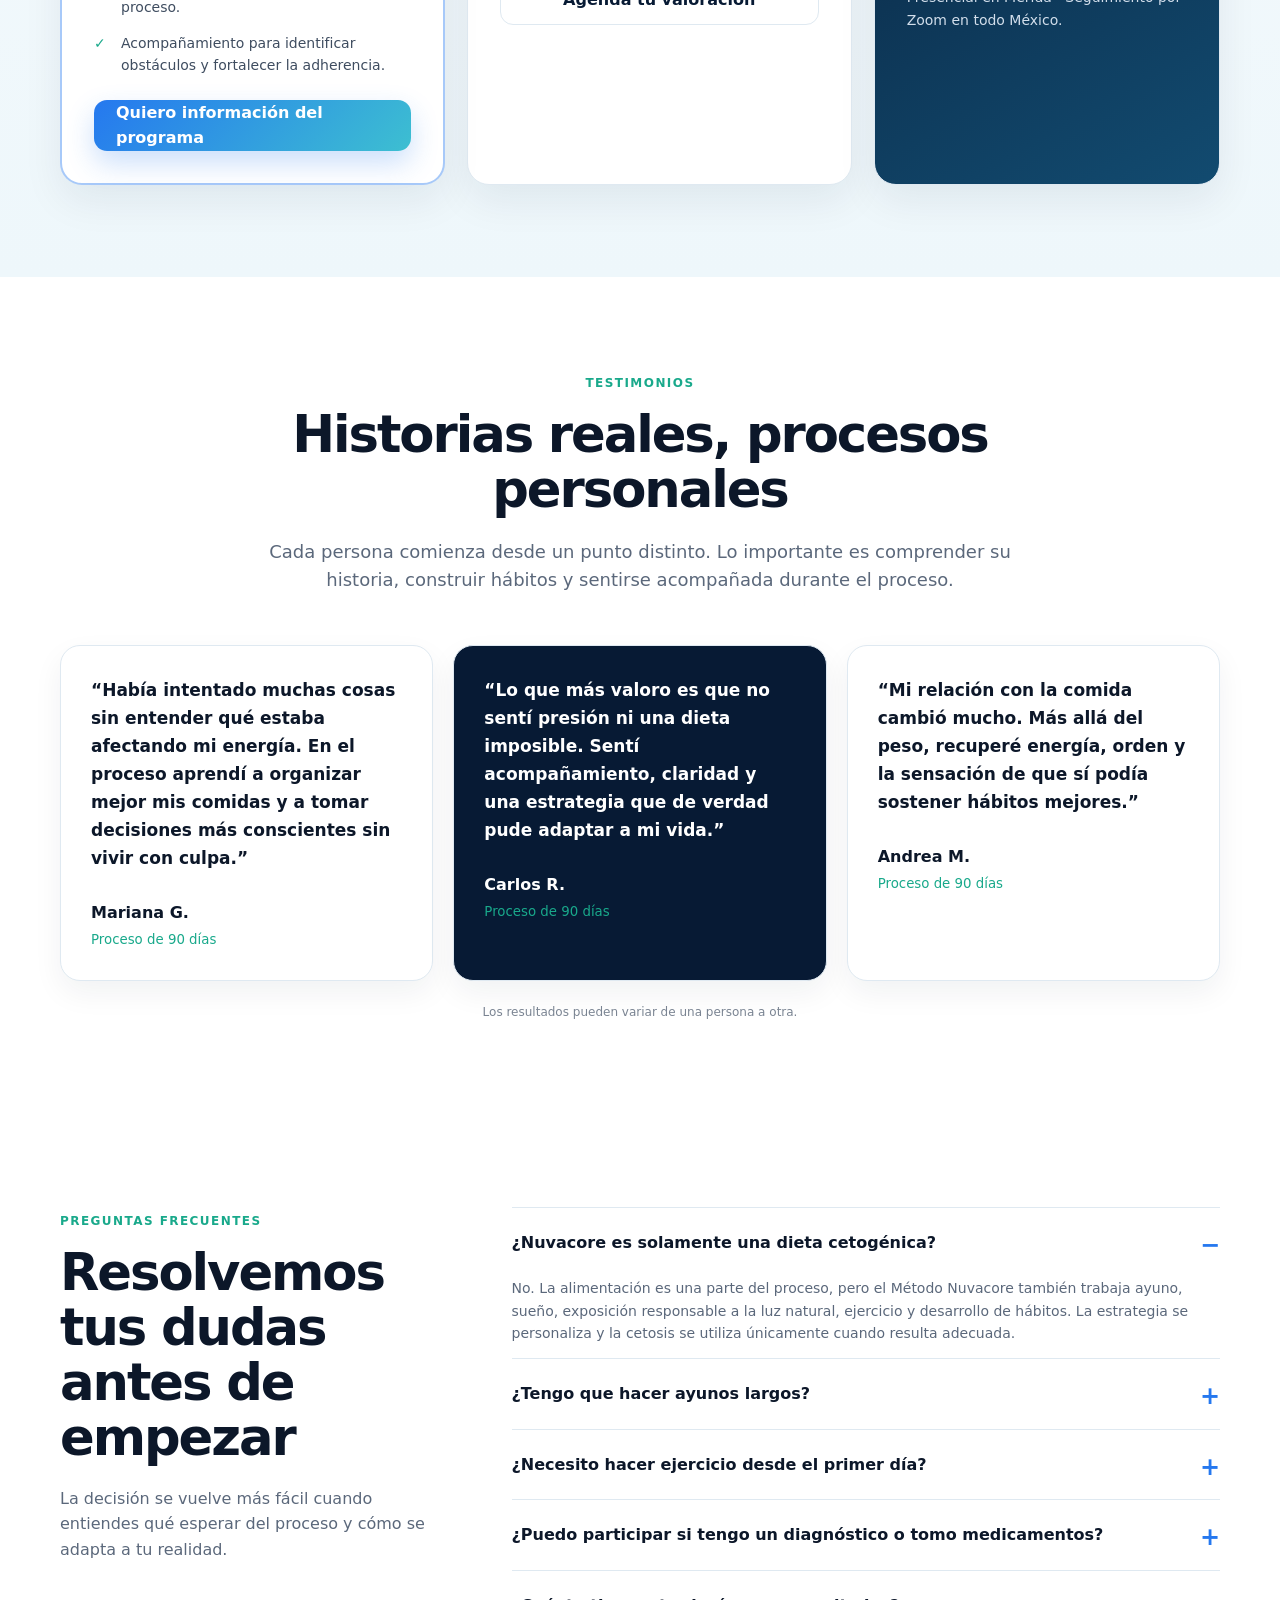
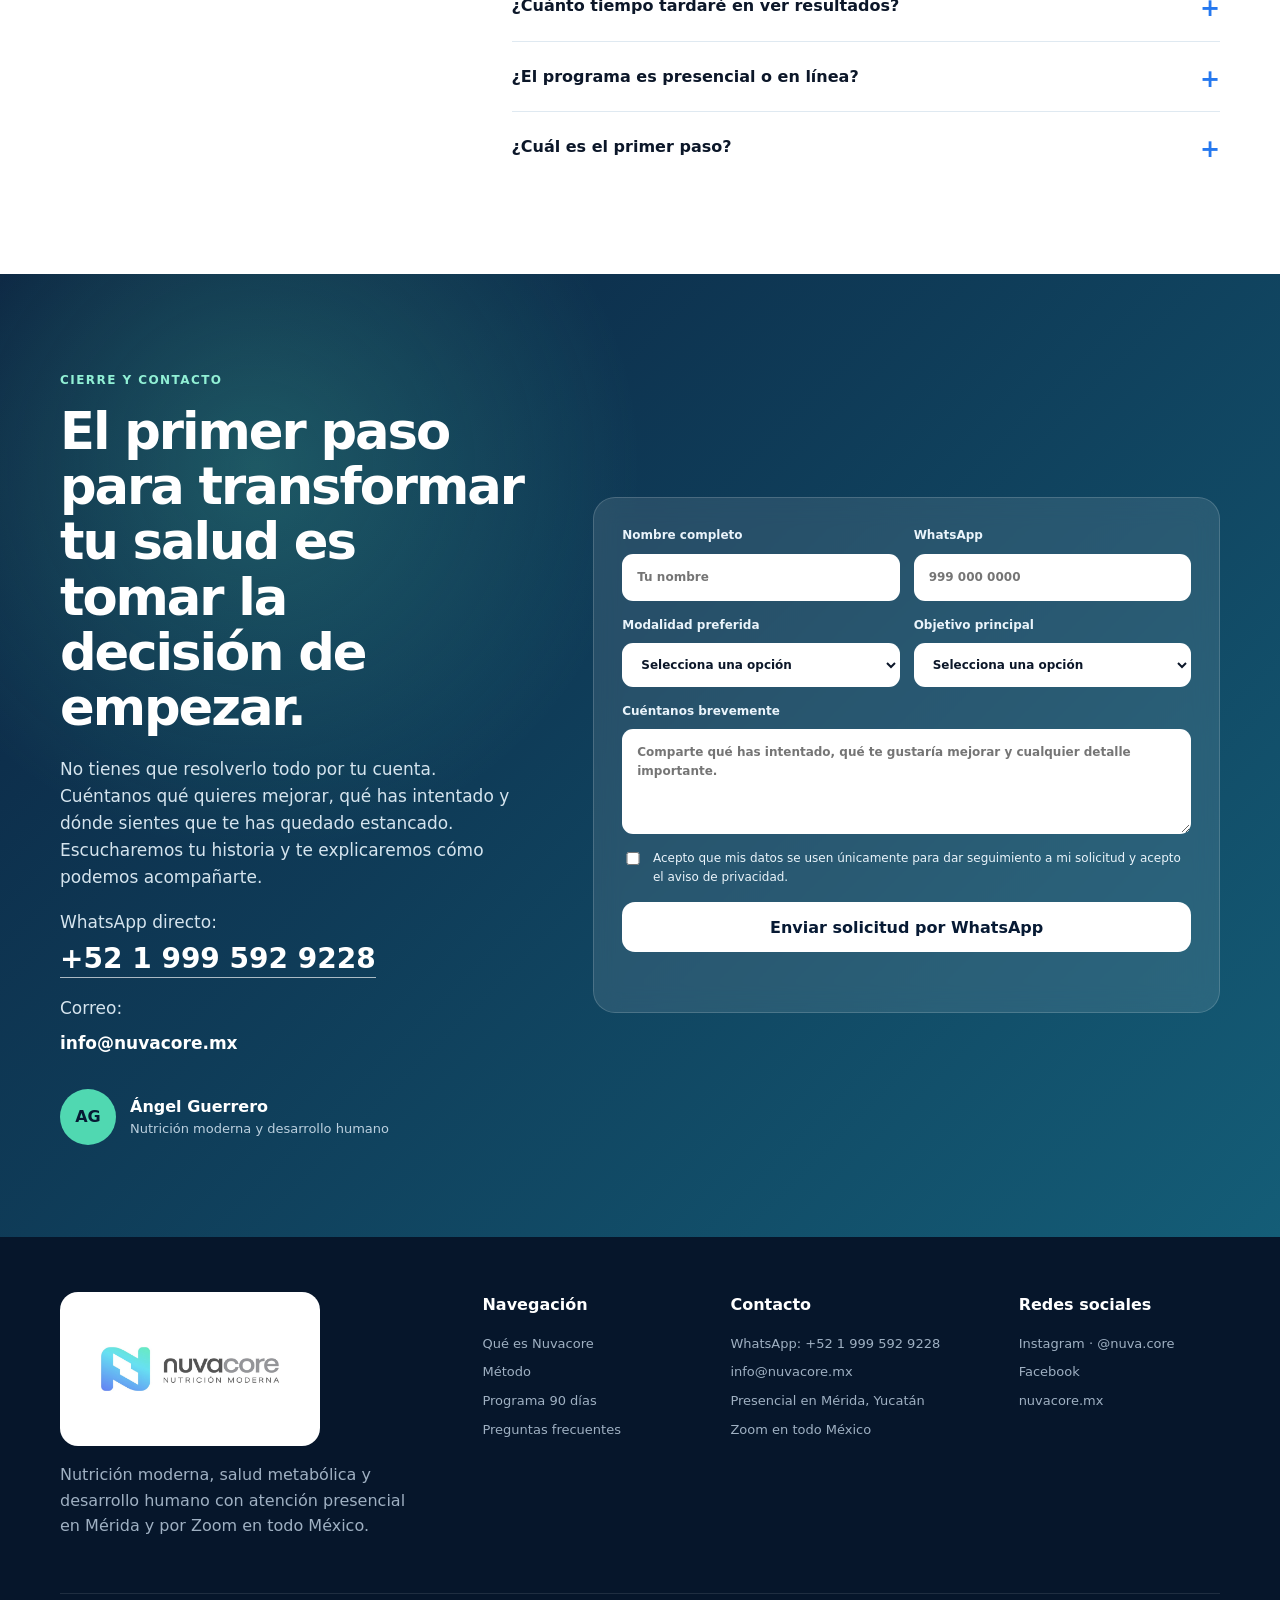
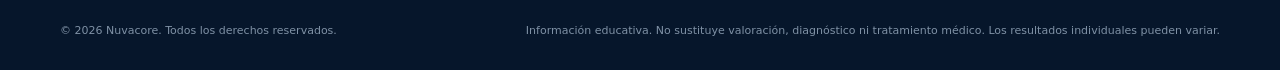
==== commit 45bab8aa: "Add files via upload" ====
--- a/styles.css
+++ b/styles.css
@@ -696,136 +696,3 @@
     grid-template-columns: 1fr;
   }
 }
-
-
-/* ==========================================================
-   NUVACORE — EXPERIENCIA PREMIUM SOLO MÓVIL
-   ========================================================== */
-.mobile-copy { display: none; }
-.mobile-slider-ui { display: none; }
-
-@media (max-width: 760px) {
-  body { background: #f7fbfd; }
-  .desktop-copy { display: none; }
-  .mobile-copy { display: inline; }
-
-  .site-header { background: linear-gradient(135deg, #071a34, #0d4262); border-bottom: 0; box-shadow: 0 12px 28px rgba(7,26,52,.14); }
-  .header-inner { min-height: 74px; }
-  .brand img { width: min(188px, 55vw); filter: drop-shadow(0 2px 10px rgba(255,255,255,.08)); }
-  .menu-toggle span { background: #fff; }
-  .main-nav { background: #fff; }
-
-  .mobile-premium-hero { padding: 42px 0 34px; background: radial-gradient(circle at 80% 38%, rgba(80,216,177,.15), transparent 30%), linear-gradient(180deg, #fff 0%, #f7fbfd 100%); }
-  .mobile-premium-hero .hero-grid { display: flex; flex-direction: column; gap: 24px; }
-  .mobile-premium-hero .hero-copy { width: 100%; }
-  .mobile-premium-hero h1 { font-size: clamp(42px, 12.2vw, 56px); max-width: 12ch; }
-  .mobile-premium-hero .hero-lead { max-width: 36ch; line-height: 1.55; }
-  .mobile-premium-hero .hero-actions { margin-bottom: 22px; }
-  .mobile-premium-hero .hero-actions .button { min-height: 56px; border-radius: 15px; }
-  .mobile-premium-hero .hero-visual { width: 100%; }
-  .mobile-premium-hero .hero-image-wrap { min-height: 360px; height: 360px; border-radius: 28px; overflow: hidden; box-shadow: 0 24px 55px rgba(7,26,52,.16); }
-  .mobile-premium-hero .hero-image-wrap > img { min-height: 360px; height: 360px; border-radius: 28px; object-position: center 58%; }
-  .mobile-premium-hero .quote-card { left: 16px; right: 16px; bottom: 14px; width: auto; padding: 16px 18px; border-radius: 16px; }
-  .mobile-premium-hero .quote-card p { font-size: 14px; }
-  .mobile-premium-hero .trust-row { grid-template-columns: 1fr 1fr 1fr; gap: 7px; margin-top: 10px; }
-  .mobile-premium-hero .trust-row div { padding: 11px 7px; background: #071a34; border-color: rgba(255,255,255,.07); }
-  .mobile-premium-hero .trust-row strong { color: #fff; font-size: 12px; line-height: 1.25; }
-  .mobile-premium-hero .trust-row span { color: #a9c0d3; font-size: 10px; line-height: 1.25; }
-
-  .section { padding: 54px 0; }
-  .section-heading { margin-bottom: 30px; }
-  .section-heading.centered { text-align: center; }
-  .section-heading h2 { margin-bottom: 14px; }
-  .section-heading p { line-height: 1.55; }
-
-  #que-es .method-layout { gap: 18px; }
-  #que-es .story-card { display: none; }
-  #que-es .pillar-grid { display: grid; grid-template-columns: 1fr; gap: 12px; }
-  #que-es .pillar { display: grid; grid-template-columns: 54px 1fr; column-gap: 15px; align-items: center; padding: 17px 18px; border-radius: 18px; }
-  #que-es .pillar .icon { grid-row: 1 / 3; width: 52px; height: 52px; margin: 0; border-radius: 50%; }
-  #que-es .pillar h3 { margin: 0 0 3px; font-size: 18px; }
-  #que-es .pillar p { font-size: 13px; line-height: 1.45; }
-
-  #filosofia { padding: 52px 0; }
-  #filosofia .difference-grid { gap: 22px; }
-  #filosofia .difference-copy { text-align: center; }
-  #filosofia .difference-copy h2 { font-size: 33px; }
-  #filosofia .difference-copy p:nth-of-type(2) { display: none; }
-  #filosofia .check-panel { grid-template-columns: 1fr 1fr; gap: 10px; }
-  #filosofia .check-panel > div { padding: 14px; grid-template-columns: 34px 1fr; gap: 10px; }
-  #filosofia .check-panel span { width: 32px; height: 32px; font-size: 13px; }
-  #filosofia .check-panel p { font-size: 11px; line-height: 1.42; }
-  #filosofia .check-panel strong { font-size: 12px; }
-
-  .mobile-swipe { display: flex !important; gap: 14px !important; overflow-x: auto; overflow-y: hidden; overscroll-behavior-x: contain; scroll-snap-type: x mandatory; scroll-padding-inline: 16px; padding: 6px 16px 18px; margin-left: -16px !important; margin-right: -16px !important; max-width: none !important; scrollbar-width: none; -ms-overflow-style: none; -webkit-overflow-scrolling: touch; }
-  .mobile-swipe::-webkit-scrollbar { display: none; }
-
-  #metodo .pillars-5 .pillar, #metodo .pillars-5 .pillar:nth-child(4), #metodo .pillars-5 .pillar:nth-child(5) { flex: 0 0 min(82vw, 330px); grid-column: auto; scroll-snap-align: start; min-height: 335px; padding: 26px; border-radius: 24px; box-shadow: 0 18px 38px rgba(7,26,52,.10); }
-  #metodo .pillars-5 .pillar .icon { width: 62px; height: 62px; border-radius: 50%; margin: 6px auto 28px; font-size: 24px; }
-  #metodo .pillars-5 .pillar h3 { text-align: center; font-size: 23px; }
-  #metodo .pillars-5 .pillar p { text-align: center; font-size: 14px; line-height: 1.55; }
-  #metodo .results-note { margin-top: 12px; }
-
-  #ayuda .help-grid { display: block; }
-  #ayuda .help-card { padding: 22px 0; border: 0; background: transparent; box-shadow: none; }
-  #ayuda .help-card > h3 { text-align: center; padding-inline: 16px; }
-  #ayuda .benefit-list li { flex: 0 0 min(82vw, 320px); scroll-snap-align: start; min-height: 210px; display: flex; align-items: flex-end; padding: 92px 24px 24px; border: 1px solid var(--line); border-radius: 24px; background: radial-gradient(circle at 28px 32px, rgba(80,216,177,.20), transparent 48px), #fff; box-shadow: 0 18px 38px rgba(7,26,52,.09); color: var(--navy); font-size: 18px; font-weight: 800; line-height: 1.35; }
-  #ayuda .benefit-list li::before { content: "✓"; top: 25px; left: 24px; width: 48px; height: 48px; display: grid; place-items: center; border-radius: 50%; background: #eafff8; font-size: 22px; }
-  #ayuda .help-card:last-child { margin-top: 8px; padding: 22px 0 0; }
-  #ayuda .timeline-compact { display: grid !important; grid-template-columns: 1fr; gap: 11px; }
-  #ayuda .timeline-compact li { display: grid; grid-template-columns: 54px 1fr; gap: 14px; align-items: start; min-height: 0; padding: 17px; border-radius: 17px; }
-  #ayuda .timeline-compact li > span { margin: 0; }
-  #ayuda .timeline-compact h3 { margin: 2px 0 3px; }
-  #ayuda .cta-inline { margin-top: 24px; }
-  #ayuda .cta-inline .button { width: 100%; min-height: 54px; }
-
-  #programa .pricing-grid { display: block; }
-  #programa .price-card.primary { padding: 27px 22px; border-radius: 26px; box-shadow: 0 22px 48px rgba(7,26,52,.11); }
-  #programa .price-card.primary .price strong { font-size: 58px; }
-  #programa .price-card:not(.primary), #programa .payment-card { display: none; }
-  #programa .price-card.primary li { font-size: 14px; line-height: 1.48; }
-  #programa .price-card.primary .button { min-height: 56px; }
-
-  #testimonios .testimonial-grid { align-items: stretch; }
-  #testimonios .testimonial { flex: 0 0 min(84vw, 340px); scroll-snap-align: start; padding: 26px; border-radius: 24px; box-shadow: 0 18px 38px rgba(7,26,52,.09); }
-  #testimonios .testimonial.featured { transform: none; background: #fff; color: var(--ink); }
-  #testimonios .testimonial blockquote { font-size: 16px; line-height: 1.62; }
-
-  .mobile-slider-ui { display: grid; justify-items: center; gap: 9px; margin: 0 auto 12px; color: #68778c; font-size: 12px; }
-  .mobile-slider-dots { display: flex; gap: 7px; }
-  .mobile-slider-dot { width: 7px; height: 7px; padding: 0; border: 0; border-radius: 50%; background: #d3dbe3; }
-  .mobile-slider-dot.is-active { width: 22px; border-radius: 999px; background: var(--aqua-dark); }
-  .mobile-slider-hint::before { content: "↔  "; color: var(--aqua-dark); font-weight: 900; }
-
-  #faq .faq-grid { gap: 20px; }
-  #faq .faq-intro { text-align: center; }
-  #faq .faq-list { display: grid; gap: 11px; }
-  #faq details { border: 1px solid var(--line); border-radius: 17px; background: #fff; box-shadow: 0 10px 26px rgba(7,26,52,.06); overflow: hidden; }
-  #faq summary { padding: 18px 52px 18px 18px; font-size: 15px; line-height: 1.35; }
-  #faq summary::after { right: 18px; top: 14px; color: var(--aqua-dark); font-size: 27px; }
-  #faq details p { padding: 0 18px 18px; margin: 0; font-size: 13px; line-height: 1.55; }
-
-  #agenda { padding: 52px 0 38px; }
-  #agenda .contact-grid { gap: 26px; }
-  #agenda .contact-copy { text-align: center; }
-  #agenda .contact-copy > p:not(.contact-direct) { max-width: 34ch; margin-inline: auto; }
-  #agenda .contact-person { justify-content: center; }
-  #agenda .contact-direct { justify-items: center; }
-  #agenda .contact-form { padding: 20px; border-radius: 20px; }
-  #agenda .contact-form textarea { min-height: 88px; }
-
-  .site-footer { padding: 38px 0 18px; }
-  .footer-grid { grid-template-columns: 1fr; gap: 22px; text-align: center; }
-  .footer-brand { grid-column: auto; }
-  .footer-logo-box { margin-inline: auto; }
-  .footer-brand p { margin-inline: auto; }
-  .footer-grid > div:not(.footer-brand) { align-items: center; }
-  .footer-bottom { align-items: center; text-align: center; gap: 10px; }
-  .legal { text-align: center; }
-}
-
-@media (max-width: 390px) {
-  .mobile-premium-hero .trust-row { grid-template-columns: 1fr; }
-  #filosofia .check-panel { grid-template-columns: 1fr; }
-  #programa .price-card.primary .price strong { font-size: 50px; }
-}
